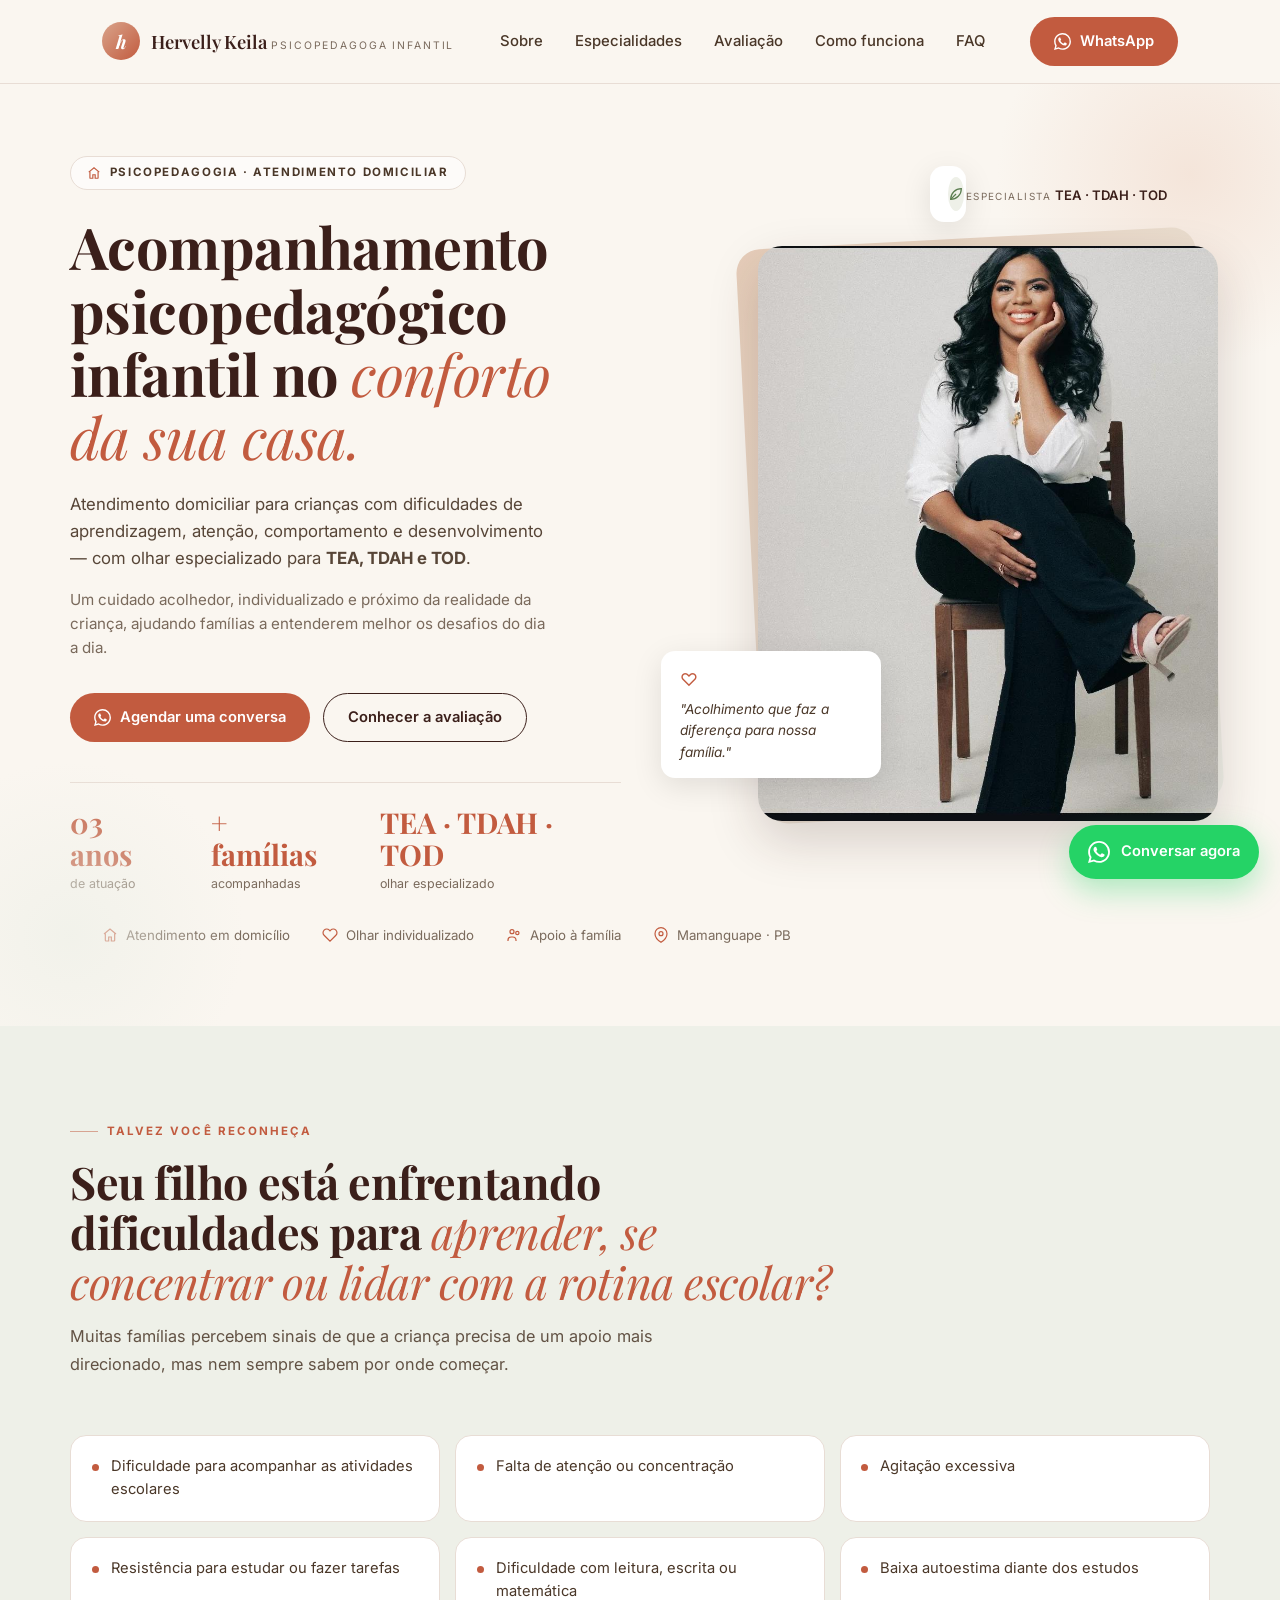
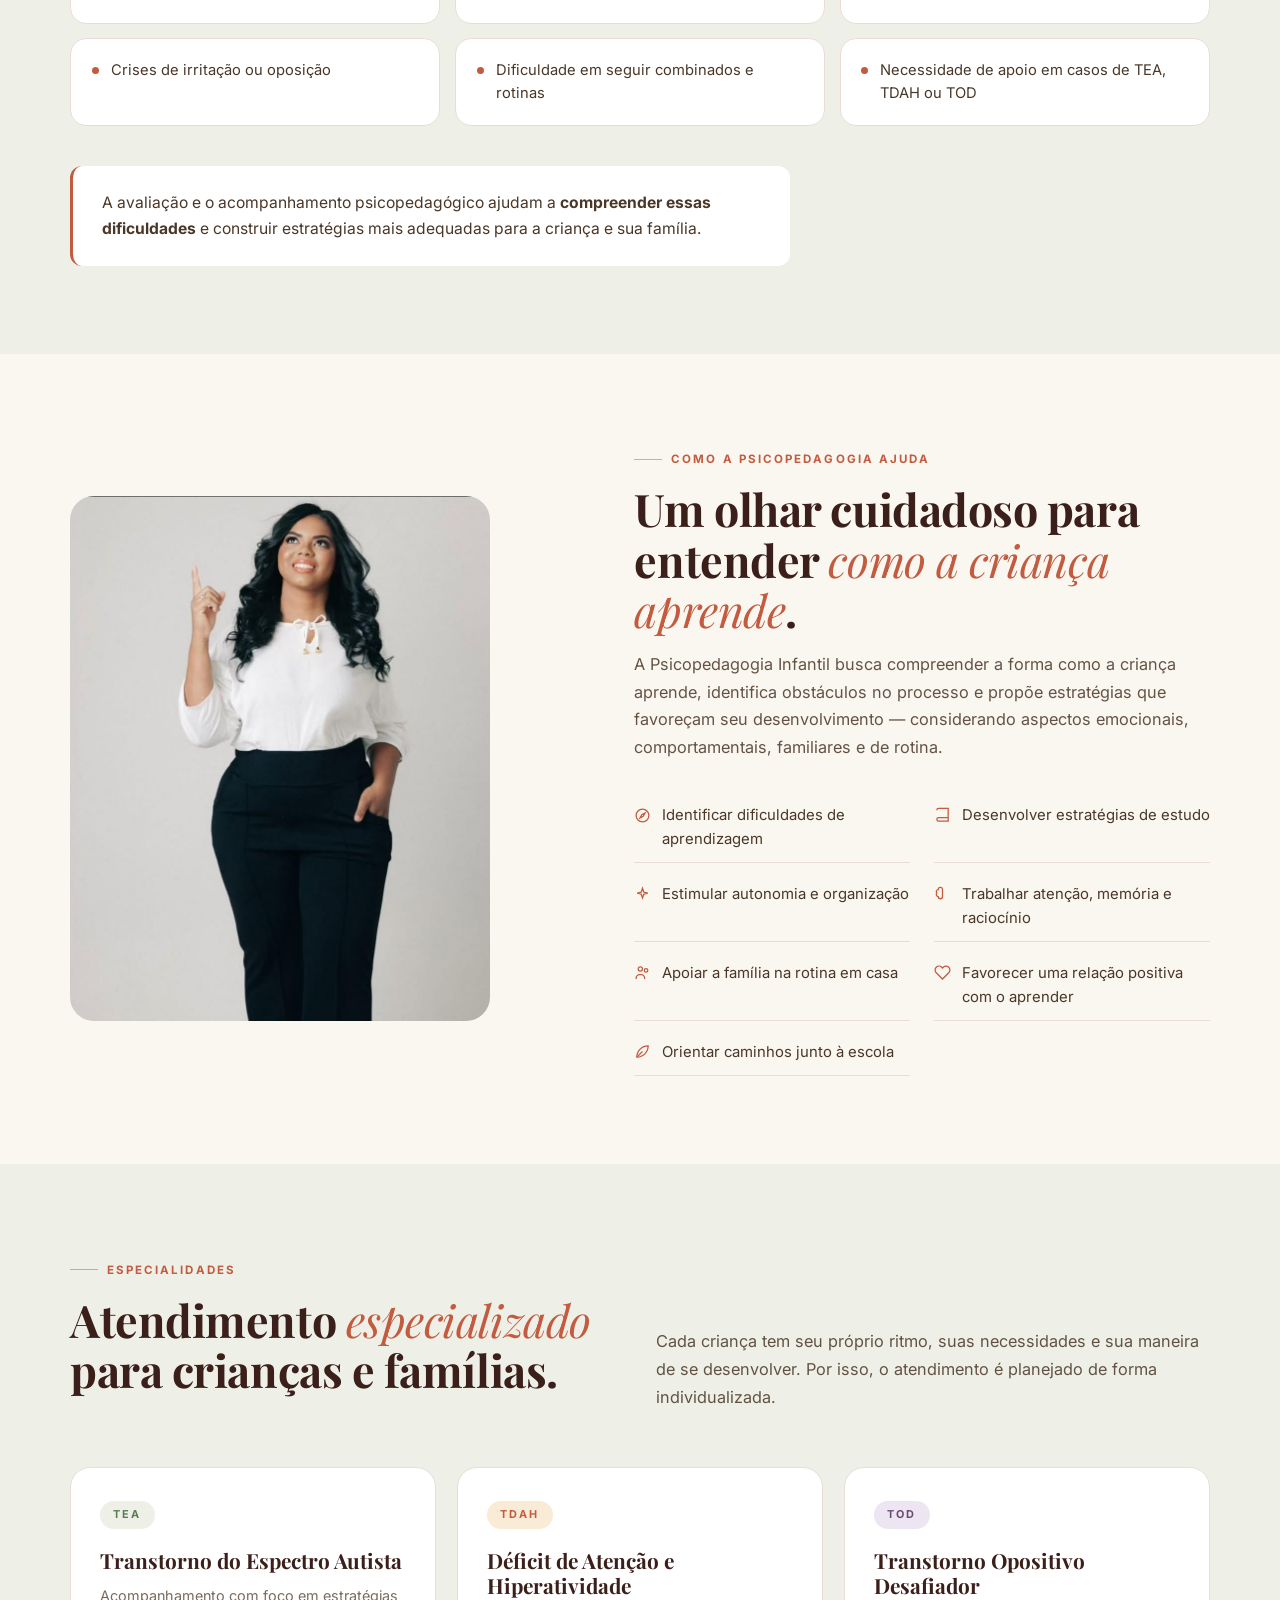
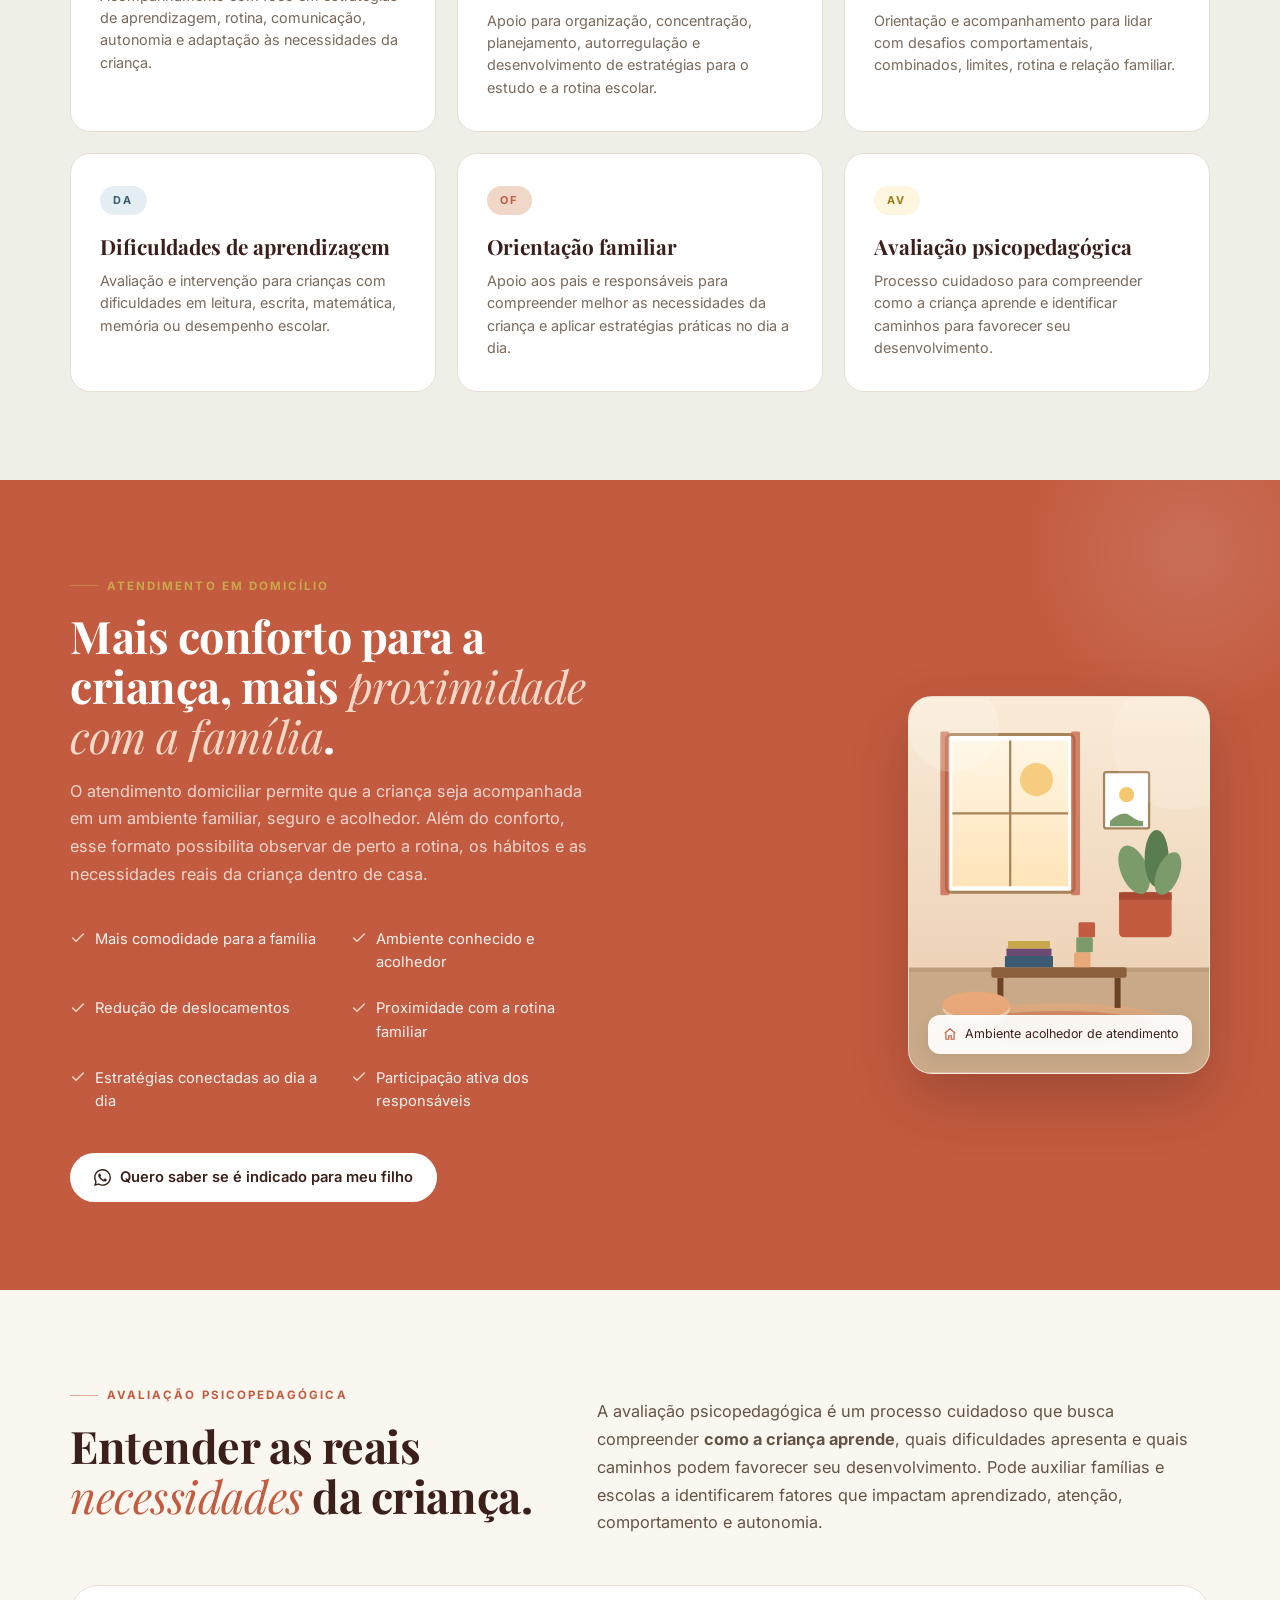
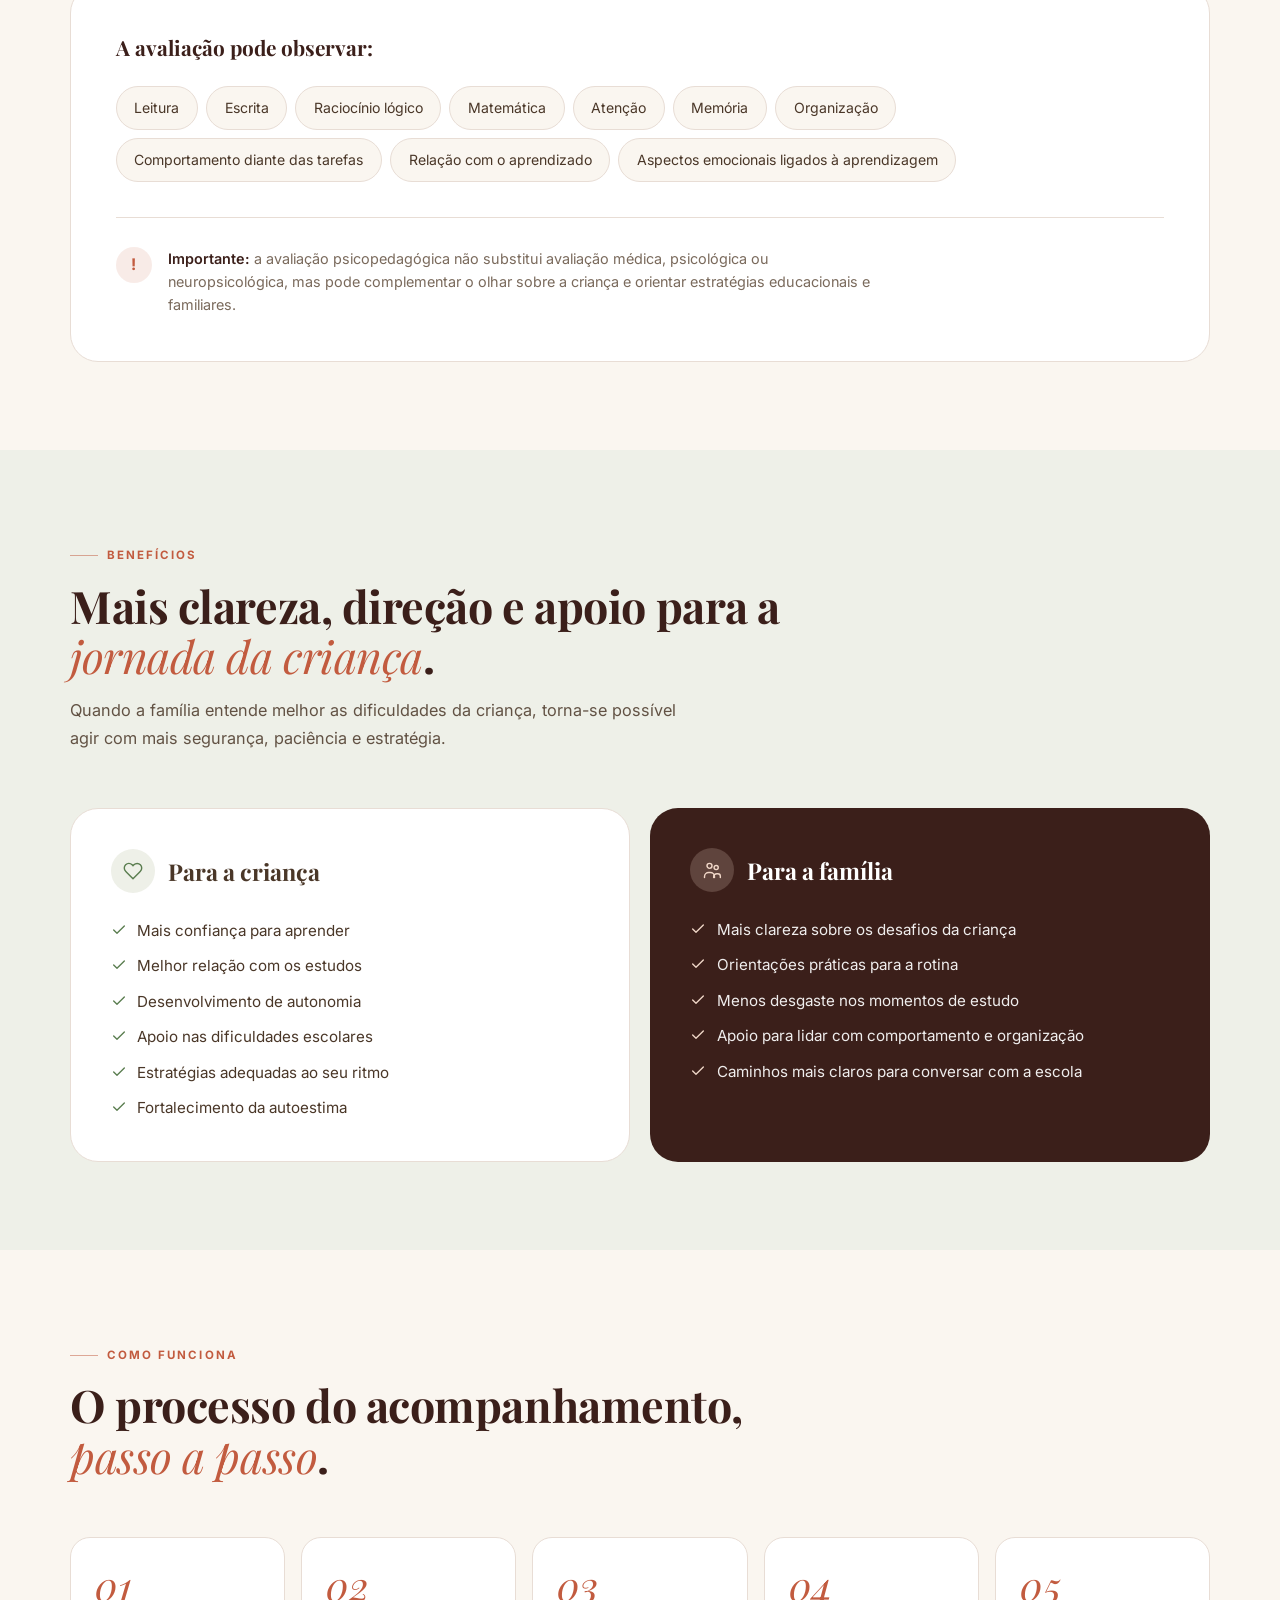
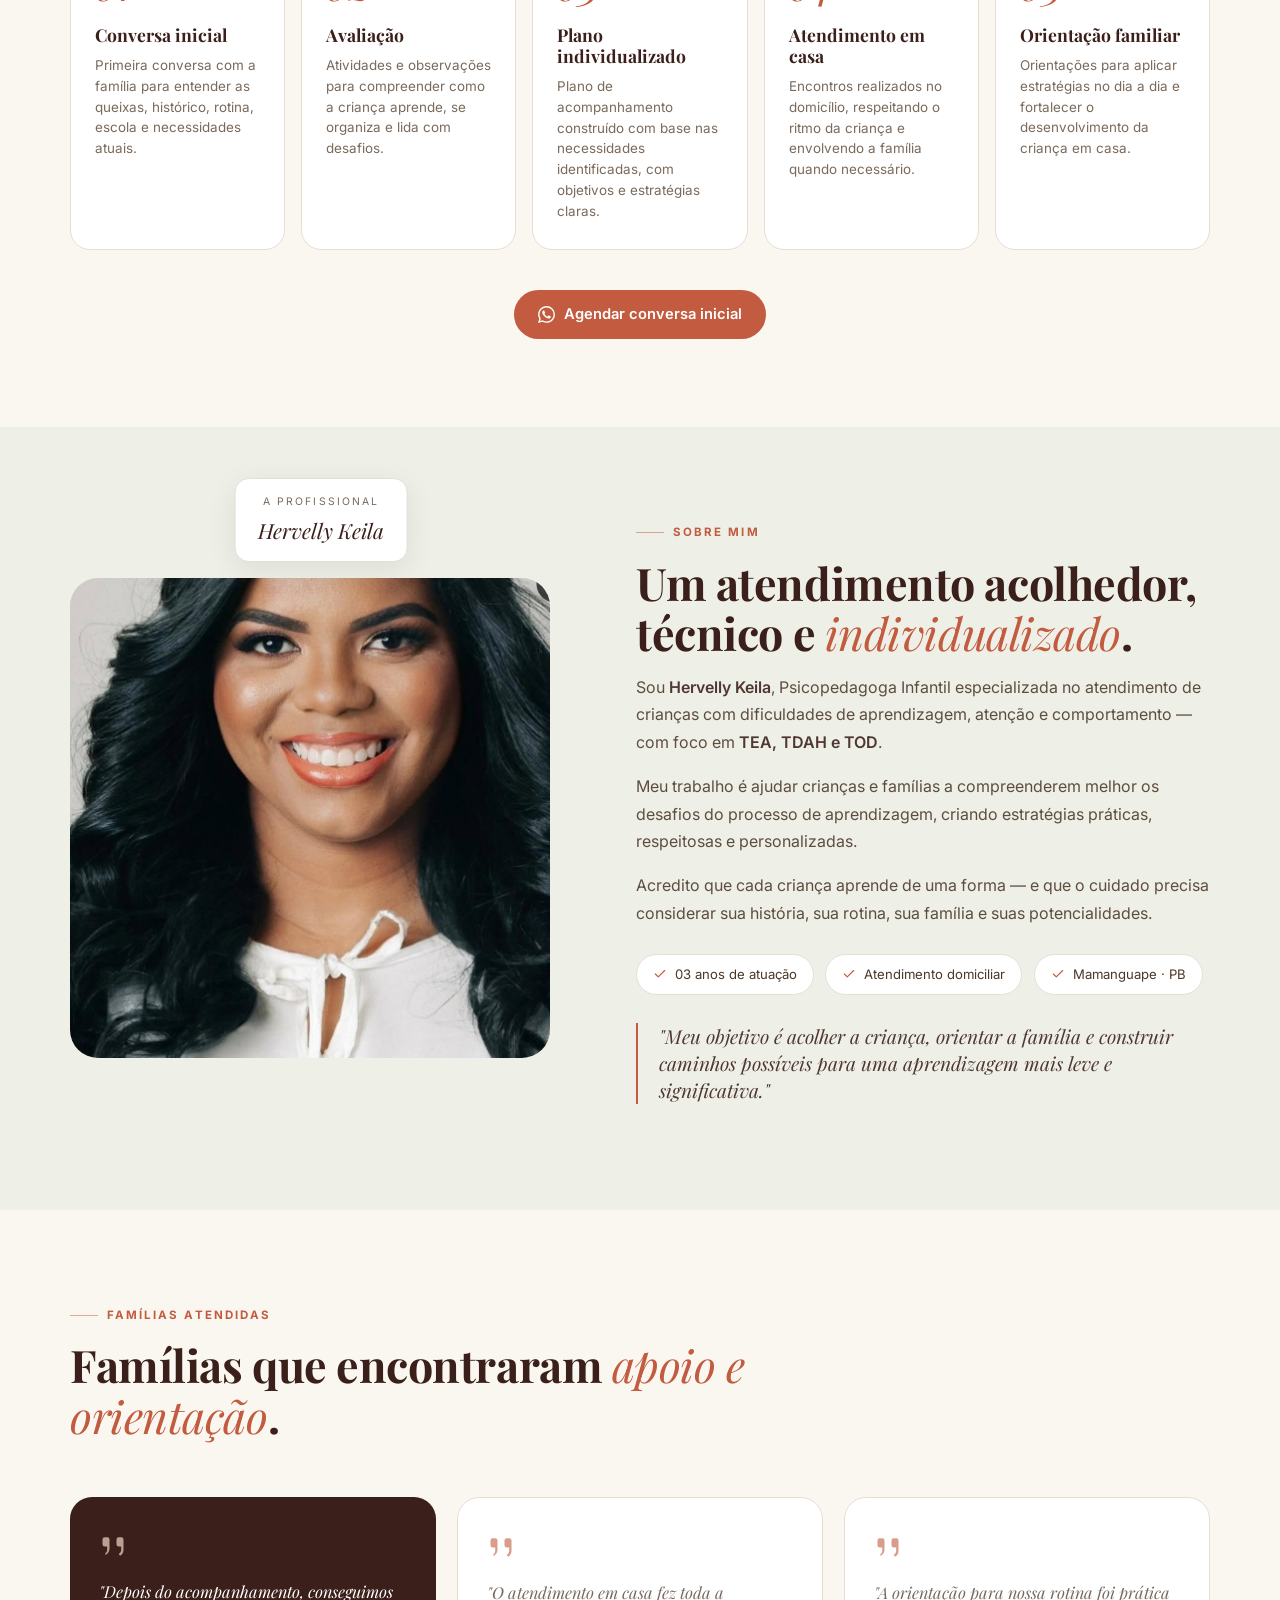
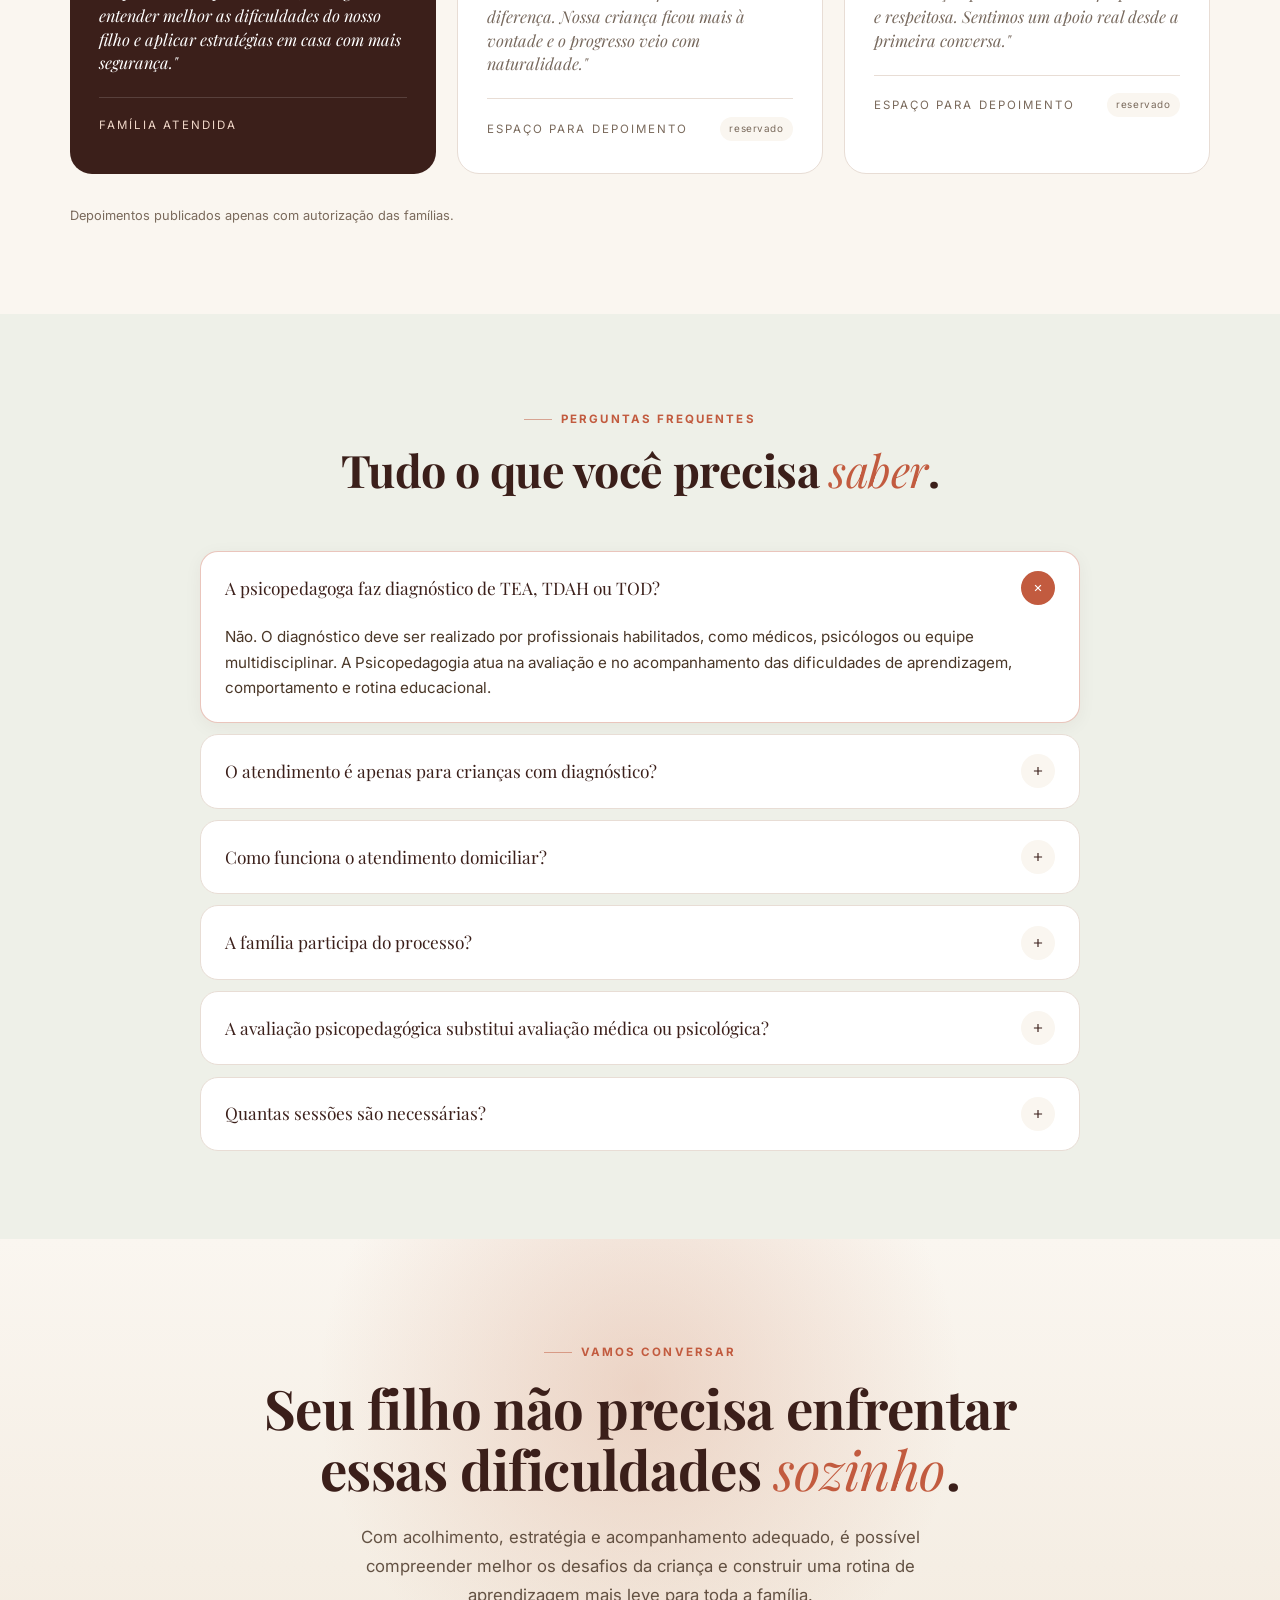
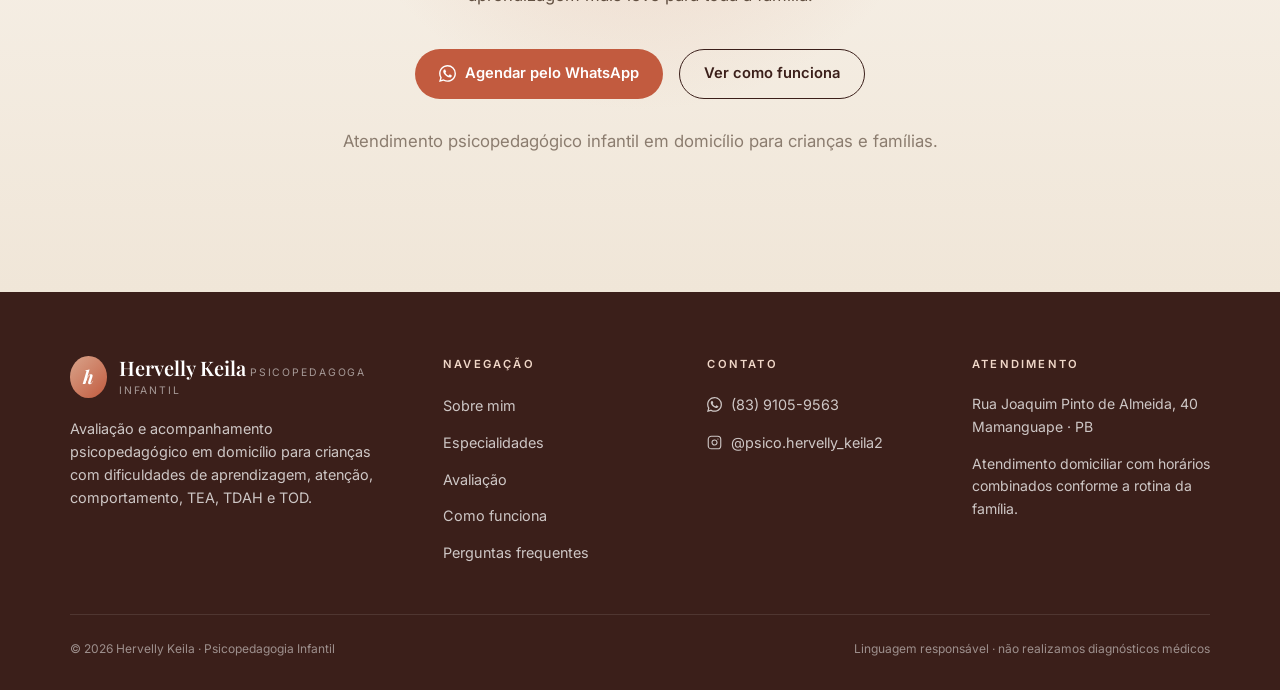
==== Hervelly Keila - Psicopedagoga.html @ 7e3fccf7 "Add files via upload" ====
<!DOCTYPE html>
<html lang="pt-BR">
<head>
  <meta charset="UTF-8" />
  <meta name="viewport" content="width=device-width, initial-scale=1.0" />
  <title>Hervelly Keila — Psicopedagoga Infantil em Domicílio | Mamanguape/PB</title>
  <meta name="description" content="Atendimento psicopedagógico infantil em domicílio para crianças com dificuldades de aprendizagem, TEA, TDAH e TOD. Apoio acolhedor para crianças e famílias em Mamanguape/PB." />
  <link rel="preconnect" href="https://fonts.googleapis.com">
  <link rel="preconnect" href="https://fonts.gstatic.com" crossorigin>
  <link href="https://fonts.googleapis.com/css2?family=Playfair+Display:ital,wght@0,400;0,500;0,700;1,400;1,500&family=Inter:wght@300;400;500;600;700&display=swap" rel="stylesheet" />
  <style>
    *, *::before, *::after { box-sizing: border-box; margin: 0; padding: 0; }

    :root {
      --cream:     #FAF6F0;
      --sage:      #EEF0E8;
      --lilac:     #EDE6F2;
      --babyblue:  #E4EEF3;
      --terracota: #C25B3F;
      --terracota-dark: #a84a32;
      --dark:      #3B1F1A;
      --gold:      #C9A84C;
      --text:      #4A3728;
      --muted:     #7a6a5c;
      --card-bg:   #FFFFFF;
      --border:    #E8DDD5;
      --wa:        #25D366;
    }

    html { scroll-behavior: smooth; }

    body {
      font-family: 'Inter', sans-serif;
      background-color: var(--cream);
      color: var(--text);
      line-height: 1.6;
      -webkit-font-smoothing: antialiased;
    }
    img { max-width: 100%; display: block; }
    ::selection { background: #f0d7c8; color: var(--dark); }

    .container { max-width: 1140px; margin: 0 auto; padding: 0 2rem; }

    /* ── NAV ── */
    header {
      position: sticky;
      top: 0;
      z-index: 100;
      background: rgba(250, 246, 240, 0.92);
      backdrop-filter: blur(10px);
      border-bottom: 1px solid var(--border);
    }
    nav {
      max-width: 1140px;
      margin: 0 auto;
      padding: 1.05rem 2rem;
      display: flex;
      align-items: center;
      justify-content: space-between;
      gap: 1rem;
    }
    .logo {
      display: flex;
      align-items: center;
      gap: 0.7rem;
      text-decoration: none;
    }
    .logo-mark {
      width: 38px;
      height: 38px;
      border-radius: 50%;
      background: linear-gradient(135deg, #d9a48b, var(--terracota));
      color: #fff;
      display: flex;
      align-items: center;
      justify-content: center;
      font-family: 'Playfair Display', serif;
      font-style: italic;
      font-size: 1.15rem;
      font-weight: 700;
    }
    .logo-text { line-height: 1.15; }
    .logo-name {
      font-family: 'Playfair Display', serif;
      font-size: 1.15rem;
      color: var(--dark);
      font-weight: 600;
    }
    .logo-sub {
      font-size: 0.65rem;
      letter-spacing: 0.18em;
      text-transform: uppercase;
      color: var(--muted);
    }
    nav ul {
      list-style: none;
      display: flex;
      gap: 2rem;
    }
    nav ul a {
      text-decoration: none;
      color: var(--text);
      font-size: 0.93rem;
      font-weight: 500;
      transition: color .2s;
    }
    nav ul a:hover { color: var(--terracota); }

    .btn-primary {
      background: var(--terracota);
      color: #fff;
      border: none;
      padding: .8rem 1.5rem;
      border-radius: 50px;
      font-size: .92rem;
      font-weight: 600;
      cursor: pointer;
      text-decoration: none;
      transition: background .2s, transform .15s;
      display: inline-flex;
      align-items: center;
      gap: 0.55rem;
      font-family: inherit;
    }
    .btn-primary:hover { background: var(--terracota-dark); transform: translateY(-1px); }
    .btn-primary svg { width: 17px; height: 17px; }

    .btn-outline {
      border: 1.5px solid var(--dark);
      color: var(--dark);
      padding: .75rem 1.5rem;
      border-radius: 50px;
      font-size: .92rem;
      font-weight: 600;
      text-decoration: none;
      display: inline-flex;
      align-items: center;
      gap: 0.5rem;
      transition: all .2s;
      background: transparent;
      cursor: pointer;
      font-family: inherit;
    }
    .btn-outline:hover { background: var(--dark); color: #fff; }

    .menu-toggle {
      display: none;
      background: none;
      border: none;
      cursor: pointer;
      padding: 0.4rem;
      color: var(--dark);
    }
    .menu-toggle svg { width: 24px; height: 24px; }

    /* ── HERO ── */
    #hero {
      padding: 4.5rem 2rem 5rem;
      position: relative;
      overflow: hidden;
    }
    #hero::before {
      content: '';
      position: absolute;
      top: -120px; right: -120px;
      width: 420px; height: 420px;
      border-radius: 50%;
      background: radial-gradient(circle, #f0d7c8 0%, transparent 65%);
      opacity: 0.55;
      pointer-events: none;
    }
    #hero::after {
      content: '';
      position: absolute;
      bottom: -100px; left: -120px;
      width: 380px; height: 380px;
      border-radius: 50%;
      background: radial-gradient(circle, var(--sage) 0%, transparent 65%);
      opacity: 0.7;
      pointer-events: none;
    }
    .hero-inner {
      position: relative;
      max-width: 1140px;
      margin: 0 auto;
      display: grid;
      grid-template-columns: 1.05fr 1fr;
      align-items: center;
      gap: 4rem;
    }
    .hero-badge {
      display: inline-flex;
      align-items: center;
      gap: .55rem;
      border: 1.5px solid var(--border);
      background: rgba(255,255,255,0.6);
      border-radius: 50px;
      padding: .42rem 1rem;
      font-size: .72rem;
      font-weight: 700;
      letter-spacing: .14em;
      text-transform: uppercase;
      color: var(--text);
      margin-bottom: 1.6rem;
    }
    .hero-badge svg { width: 14px; height: 14px; stroke: var(--terracota); fill: none; stroke-width: 2; }

    h1 {
      font-family: 'Playfair Display', serif;
      font-size: clamp(2.3rem, 4.8vw, 3.6rem);
      color: var(--dark);
      line-height: 1.1;
      margin-bottom: 1.4rem;
      font-weight: 700;
      letter-spacing: -0.01em;
    }
    h1 .highlight {
      color: var(--terracota);
      font-style: italic;
      font-weight: 400;
    }
    .hero-desc {
      font-size: 1.05rem;
      color: var(--text);
      max-width: 480px;
      margin-bottom: 1rem;
      opacity: .92;
    }
    .hero-sub {
      font-size: 0.95rem;
      color: var(--muted);
      max-width: 480px;
      margin-bottom: 2rem;
    }
    .hero-buttons { display: flex; gap: .8rem; flex-wrap: wrap; margin-bottom: 2.5rem; }
    .hero-stats {
      display: flex;
      gap: 2.5rem;
      padding-top: 1.5rem;
      border-top: 1px solid var(--border);
    }
    .stat-number {
      font-family: 'Playfair Display', serif;
      font-size: 1.8rem;
      color: var(--terracota);
      font-weight: 700;
      display: block;
      line-height: 1.1;
    }
    .stat-label { font-size: .78rem; color: var(--muted); margin-top: 0.2rem; }

    .hero-image-wrap { position: relative; }
    .hero-image-frame {
      position: relative;
      aspect-ratio: 4/5;
      max-width: 460px;
      margin-left: auto;
    }
    .hero-image-frame::before {
      content: '';
      position: absolute;
      inset: 0;
      border-radius: 24px;
      background: linear-gradient(135deg, #e6cdb9, var(--sage));
      transform: rotate(-3deg);
    }
    .hero-image-frame img {
      position: absolute;
      inset: 0;
      width: 100%;
      height: 100%;
      object-fit: cover;
      object-position: center top;
      border-radius: 24px;
      transform: translate(8px, 8px);
      box-shadow: 0 20px 50px rgba(59,31,26,0.18);
    }
    .hero-quote {
      position: absolute;
      bottom: 2.2rem;
      left: -1.5rem;
      background: #fff;
      border-radius: 14px;
      padding: 0.9rem 1.2rem;
      box-shadow: 0 8px 30px rgba(0,0,0,.1);
      max-width: 220px;
      font-size: .85rem;
      color: var(--text);
      font-style: italic;
      z-index: 2;
    }
    .hero-quote-icon {
      color: var(--terracota);
      font-size: 1.1rem;
      display: block;
      margin-bottom: .3rem;
      font-style: normal;
    }
    .hero-tag-card {
      position: absolute;
      bottom: 100%;
      left: 50%;
      transform: translateX(-50%);
      margin-bottom: 1rem;
      background: #fff;
      border-radius: 14px;
      padding: 0.7rem 1.1rem;
      box-shadow: 0 8px 30px rgba(0,0,0,.1);
      display: inline-flex;
      align-items: center;
      gap: 0.65rem;
      z-index: 3;
      white-space: nowrap;
    }
    .hero-tag-icon {
      width: 34px;
      height: 34px;
      border-radius: 50%;
      background: var(--sage);
      display: flex;
      align-items: center;
      justify-content: center;
    }
    .hero-tag-icon svg { width: 16px; height: 16px; stroke: #5a7d4f; fill: none; stroke-width: 1.8; }
    .hero-tag-text { line-height: 1.2; }
    .hero-tag-eyebrow { font-size: 0.62rem; letter-spacing: 0.15em; text-transform: uppercase; color: var(--muted); }
    .hero-tag-title { font-size: 0.82rem; font-weight: 600; color: var(--dark); }

    .hero-trust {
      display: flex;
      flex-wrap: wrap;
      gap: 1.5rem 2rem;
      margin-top: 1.8rem;
      font-size: 0.83rem;
      color: var(--muted);
    }
    .hero-trust span { display: inline-flex; align-items: center; gap: 0.5rem; }
    .hero-trust svg { width: 16px; height: 16px; stroke: var(--terracota); fill: none; stroke-width: 1.8; }

    /* ── SECTIONS ── */
    section.alt { background: var(--sage); }
    section.alt-cream { background: var(--cream); }
    section.alt-lilac { background: var(--lilac); }
    section { padding: 5.5rem 2rem; }
    .section-inner { max-width: 1140px; margin: 0 auto; }
    .section-label {
      font-size: .72rem;
      font-weight: 700;
      letter-spacing: .18em;
      text-transform: uppercase;
      color: var(--terracota);
      margin-bottom: 1rem;
      display: inline-flex;
      align-items: center;
      gap: 0.55rem;
    }
    .section-label::before {
      content: '';
      width: 28px;
      height: 1px;
      background: var(--terracota);
      opacity: 0.5;
    }
    h2 {
      font-family: 'Playfair Display', serif;
      font-size: clamp(1.9rem, 4vw, 2.8rem);
      color: var(--dark);
      line-height: 1.12;
      margin-bottom: 1rem;
      font-weight: 700;
      letter-spacing: -0.01em;
    }
    h2 em { font-weight: 400; color: var(--terracota); }
    .section-header { margin-bottom: 3.5rem; }
    .section-header.center { text-align: center; max-width: 760px; margin-left: auto; margin-right: auto; }
    .section-intro { font-size: 1.02rem; color: var(--text); opacity: .85; max-width: 620px; line-height: 1.7; }

    /* ── PAIN ── */
    .pain-grid {
      display: grid;
      grid-template-columns: repeat(3, 1fr);
      gap: 0.9rem;
      margin-top: 2.5rem;
    }
    .pain-card {
      background: #fff;
      border: 1px solid var(--border);
      border-radius: 16px;
      padding: 1.2rem 1.3rem;
      display: flex;
      gap: 0.75rem;
      align-items: flex-start;
      font-size: 0.92rem;
    }
    .pain-card::before {
      content: '';
      width: 7px;
      height: 7px;
      border-radius: 50%;
      background: var(--terracota);
      flex-shrink: 0;
      margin-top: 0.55rem;
    }
    .pain-closing {
      margin-top: 2.5rem;
      padding: 1.5rem 1.8rem;
      background: #fff;
      border-left: 3px solid var(--terracota);
      border-radius: 12px;
      max-width: 720px;
      font-size: 0.98rem;
      line-height: 1.65;
    }

    /* ── HOW IT HELPS ── */
    .help-inner {
      display: grid;
      grid-template-columns: 1fr 1.15fr;
      gap: 4rem;
      align-items: center;
    }
    .help-img-wrap {
      position: relative;
      aspect-ratio: 4/5;
      max-width: 420px;
    }
    .help-img-wrap img {
      width: 100%;
      height: 100%;
      object-fit: cover;
      border-radius: 24px;
      display: block;
    }
    .help-quote-card {
      position: absolute;
      bottom: 100%;
      left: 50%;
      transform: translateX(-50%);
      margin-bottom: 1rem;
      background: #fff;
      border-radius: 14px;
      padding: 0.7rem 1.1rem;
      box-shadow: 0 8px 30px rgba(0,0,0,.1);
      display: inline-flex;
      align-items: center;
      gap: 0.65rem;
      z-index: 3;
      white-space: nowrap;
    }
    .help-quote-card .help-tag-icon {
      width: 34px;
      height: 34px;
      border-radius: 50%;
      background: var(--sage);
      display: flex;
      align-items: center;
      justify-content: center;
      flex-shrink: 0;
    }
    .help-quote-card .help-tag-icon svg {
      width: 16px;
      height: 16px;
      stroke: #5a7d4f;
      fill: none;
      stroke-width: 1.8;
    }
    .help-quote-card .help-tag-text { line-height: 1.2; }
    .help-quote-card .help-tag-eyebrow {
      font-size: 0.62rem;
      letter-spacing: 0.15em;
      text-transform: uppercase;
      color: var(--muted);
      display: block;
    }
    .help-quote-card .help-tag-title {
      font-size: 0.82rem;
      font-weight: 600;
      color: var(--dark);
      display: block;
    }
    .help-list {
      list-style: none;
      display: grid;
      grid-template-columns: 1fr 1fr;
      gap: 0.6rem 1.5rem;
      margin-top: 2rem;
    }
    .help-list li {
      display: flex;
      gap: 0.65rem;
      align-items: flex-start;
      padding: 0.65rem 0;
      border-bottom: 1px solid var(--border);
      font-size: 0.93rem;
    }
    .help-list svg { width: 17px; height: 17px; stroke: var(--terracota); fill: none; stroke-width: 1.8; flex-shrink: 0; margin-top: 0.15rem; }

    /* ── SPECIALTIES ── */
    .specialties-grid {
      display: grid;
      grid-template-columns: repeat(3, 1fr);
      gap: 1.3rem;
    }
    .specialty-card {
      background: #fff;
      border: 1px solid var(--border);
      border-radius: 20px;
      padding: 2rem 1.8rem;
      transition: transform .25s, box-shadow .25s;
      position: relative;
    }
    .specialty-card:hover {
      transform: translateY(-4px);
      box-shadow: 0 16px 40px rgba(59,31,26,0.08);
    }
    .specialty-tag {
      display: inline-block;
      padding: 0.35rem 0.85rem;
      border-radius: 50px;
      font-size: 0.68rem;
      letter-spacing: 0.18em;
      font-weight: 700;
      text-transform: uppercase;
      margin-bottom: 1.2rem;
    }
    .specialty-card h3 {
      font-family: 'Playfair Display', serif;
      font-size: 1.3rem;
      color: var(--dark);
      margin-bottom: 0.7rem;
      line-height: 1.2;
    }
    .specialty-card p {
      font-size: 0.9rem;
      color: var(--muted);
      line-height: 1.55;
    }

    /* ── HOME VISIT ── */
    #domicilio {
      background: var(--terracota);
      color: #fff;
      position: relative;
      overflow: hidden;
    }
    #domicilio::before {
      content: '';
      position: absolute;
      top: -120px; right: -100px;
      width: 380px; height: 380px;
      border-radius: 50%;
      background: radial-gradient(circle, rgba(255,255,255,0.12) 0%, transparent 65%);
    }
    #domicilio .section-inner { position: relative; }
    .home-grid {
      display: grid;
      grid-template-columns: 1fr 1fr;
      gap: 4rem;
      align-items: center;
    }
    #domicilio .section-label { color: var(--gold); }
    #domicilio .section-label::before { background: var(--gold); }
    #domicilio h2 { color: #fff; }
    #domicilio h2 em { color: #f0d7c8; }
    #domicilio .section-intro { color: rgba(255,255,255,0.88); max-width: 520px; }
    .home-benefits {
      list-style: none;
      display: grid;
      grid-template-columns: 1fr 1fr;
      gap: 0.5rem 1.5rem;
      margin: 2rem 0;
    }
    .home-benefits li {
      display: flex;
      gap: 0.55rem;
      align-items: flex-start;
      font-size: 0.92rem;
      color: rgba(255,255,255,0.92);
      padding: 0.45rem 0;
    }
    .home-benefits svg { width: 16px; height: 16px; stroke: #f0d7c8; fill: none; stroke-width: 2.2; flex-shrink: 0; margin-top: 0.18rem; }
    .home-cta {
      background: #fff;
      color: var(--dark);
    }
    .home-cta:hover { background: #fef9f0; color: var(--dark); }
    .home-illustration {
      aspect-ratio: 4/5;
      max-width: 440px;
      margin-left: auto;
      border-radius: 24px;
      position: relative;
      overflow: hidden;
      background: linear-gradient(165deg, #F5E6D8 0%, #EDD9C5 60%, #E0C6AE 100%);
      box-shadow: 0 24px 60px rgba(0,0,0,0.18);
      border: 1px solid rgba(255,255,255,0.25);
    }
    .home-illustration svg {
      width: 100%;
      height: 100%;
      display: block;
    }
    .home-illustration .scene-caption {
      position: absolute;
      bottom: 1.2rem;
      left: 1.2rem;
      background: rgba(255,255,255,0.92);
      backdrop-filter: blur(4px);
      padding: 0.6rem 0.9rem;
      border-radius: 12px;
      font-size: 0.78rem;
      color: var(--dark);
      display: inline-flex;
      align-items: center;
      gap: 0.5rem;
      box-shadow: 0 4px 16px rgba(0,0,0,0.08);
    }
    .home-illustration .scene-caption svg {
      width: 14px;
      height: 14px;
      stroke: var(--terracota);
      fill: none;
      stroke-width: 2;
    }

    /* ── EVALUATION ── */
    .eval-intro {
      display: grid;
      grid-template-columns: 1fr 1.3fr;
      gap: 3.5rem;
      align-items: end;
      margin-bottom: 3rem;
    }
    .eval-panel {
      background: #fff;
      border-radius: 28px;
      padding: 2.8rem;
      border: 1px solid var(--border);
    }
    .eval-panel h3 {
      font-family: 'Playfair Display', serif;
      font-size: 1.3rem;
      color: var(--dark);
      margin-bottom: 1.4rem;
    }
    .eval-chips {
      display: flex;
      flex-wrap: wrap;
      gap: 0.5rem;
    }
    .eval-chip {
      padding: 0.6rem 1.1rem;
      border-radius: 50px;
      background: var(--cream);
      border: 1px solid var(--border);
      font-size: 0.88rem;
      color: var(--text);
    }
    .eval-note {
      margin-top: 2.2rem;
      padding-top: 1.8rem;
      border-top: 1px solid var(--border);
      display: flex;
      gap: 1rem;
      align-items: flex-start;
    }
    .eval-note-icon {
      width: 36px; height: 36px;
      border-radius: 50%;
      background: rgba(194,91,63,0.12);
      color: var(--terracota);
      display: flex;
      align-items: center;
      justify-content: center;
      font-weight: 700;
      flex-shrink: 0;
    }
    .eval-note p { font-size: 0.9rem; line-height: 1.6; color: var(--muted); max-width: 720px; }
    .eval-note strong { color: var(--dark); font-weight: 600; }

    /* ── BENEFITS ── */
    .benefits-grid {
      display: grid;
      grid-template-columns: 1fr 1fr;
      gap: 1.3rem;
    }
    .benefit-card {
      border-radius: 28px;
      padding: 2.5rem;
      border: 1px solid var(--border);
    }
    .benefit-card.dark {
      background: var(--dark);
      color: #fff;
      border: none;
    }
    .benefit-card.light { background: #fff; }
    .benefit-head {
      display: flex;
      align-items: center;
      gap: 0.8rem;
      margin-bottom: 1.6rem;
    }
    .benefit-icon {
      width: 44px; height: 44px;
      border-radius: 50%;
      display: flex;
      align-items: center;
      justify-content: center;
      flex-shrink: 0;
    }
    .benefit-card.light .benefit-icon { background: var(--sage); }
    .benefit-card.light .benefit-icon svg { stroke: #5a7d4f; }
    .benefit-card.dark .benefit-icon { background: rgba(240,215,200,0.2); }
    .benefit-card.dark .benefit-icon svg { stroke: #f0d7c8; }
    .benefit-icon svg { width: 20px; height: 20px; fill: none; stroke-width: 1.7; }
    .benefit-head h3 {
      font-family: 'Playfair Display', serif;
      font-size: 1.45rem;
      color: inherit;
    }
    .benefit-list { list-style: none; display: flex; flex-direction: column; gap: 0.7rem; }
    .benefit-list li { display: flex; gap: 0.65rem; align-items: flex-start; font-size: 0.95rem; }
    .benefit-list svg { width: 16px; height: 16px; fill: none; stroke-width: 2; flex-shrink: 0; margin-top: 0.18rem; }
    .benefit-card.light .benefit-list svg { stroke: #5a7d4f; }
    .benefit-card.dark .benefit-list svg { stroke: #f0d7c8; }
    .benefit-card.dark .benefit-list li { color: rgba(255,255,255,0.92); }

    /* ── PROCESS ── */
    .process-grid {
      display: grid;
      grid-template-columns: repeat(5, 1fr);
      gap: 1rem;
    }
    .process-card {
      background: #fff;
      border: 1px solid var(--border);
      border-radius: 20px;
      padding: 1.7rem 1.5rem;
      display: flex;
      flex-direction: column;
    }
    .process-num {
      font-family: 'Playfair Display', serif;
      font-style: italic;
      font-size: 2.5rem;
      color: var(--terracota);
      line-height: 1;
      margin-bottom: 1.2rem;
      font-weight: 400;
    }
    .process-card h3 {
      font-family: 'Playfair Display', serif;
      font-size: 1.1rem;
      color: var(--dark);
      margin-bottom: 0.6rem;
      line-height: 1.2;
    }
    .process-card p {
      font-size: 0.84rem;
      color: var(--muted);
      line-height: 1.55;
      flex: 1;
    }
    .process-cta { text-align: center; margin-top: 2.5rem; }

    /* ── ABOUT PROFESSIONAL ── */
    .about-inner {
      display: grid;
      grid-template-columns: 1.05fr 1.2fr;
      gap: 4rem;
      align-items: center;
    }
    .about-img-wrap { position: relative; }
    .about-img-wrap img {
      aspect-ratio: 1/1;
      object-fit: cover;
      border-radius: 28px;
      max-width: 480px;
    }
    .about-badge {
      position: absolute;
      bottom: 100%;
      left: 50%;
      transform: translateX(-50%);
      margin-bottom: 1rem;
      background: #fff;
      border-radius: 14px;
      padding: 0.9rem 1.4rem;
      box-shadow: 0 8px 30px rgba(0,0,0,.08);
      border: 1px solid var(--border);
      text-align: center;
      white-space: nowrap;
      z-index: 3;
    }
    .about-badge-eyebrow {
      font-size: 0.65rem;
      letter-spacing: 0.2em;
      text-transform: uppercase;
      color: var(--muted);
      margin-bottom: 0.2rem;
    }
    .about-badge-name {
      font-family: 'Playfair Display', serif;
      font-style: italic;
      font-size: 1.3rem;
      color: var(--dark);
    }
    .about-text p { font-size: 1rem; line-height: 1.7; opacity: 0.88; margin-bottom: 1.1rem; }
    .about-text p strong { color: var(--dark); font-weight: 600; }
    .about-credentials {
      display: flex;
      flex-wrap: wrap;
      gap: 0.7rem;
      margin: 1.7rem 0;
    }
    .credential-pill {
      padding: 0.55rem 1rem;
      background: #fff;
      border: 1px solid var(--border);
      border-radius: 50px;
      font-size: 0.82rem;
      color: var(--text);
      display: inline-flex;
      align-items: center;
      gap: 0.5rem;
    }
    .credential-pill svg { width: 14px; height: 14px; stroke: var(--terracota); fill: none; stroke-width: 2; }
    .about-quote {
      margin-top: 1.8rem;
      padding-left: 1.3rem;
      border-left: 2px solid var(--terracota);
    }
    .about-quote p {
      font-family: 'Playfair Display', serif;
      font-style: italic;
      font-size: 1.2rem;
      line-height: 1.4;
      color: var(--dark);
    }

    /* ── TESTIMONIALS ── */
    .test-grid {
      display: grid;
      grid-template-columns: repeat(3, 1fr);
      gap: 1.3rem;
    }
    .test-card {
      border-radius: 22px;
      padding: 2rem 1.8rem;
      border: 1px solid var(--border);
      background: #fff;
    }
    .test-card.dark {
      background: var(--dark);
      color: #fff;
      border: none;
    }
    .test-quote-icon {
      width: 28px; height: 28px;
      fill: var(--terracota);
      opacity: 0.6;
      margin-bottom: 1rem;
    }
    .test-card.dark .test-quote-icon { fill: #f0d7c8; opacity: 0.7; }
    .test-card p {
      font-family: 'Playfair Display', serif;
      font-style: italic;
      font-size: 1.02rem;
      line-height: 1.45;
      color: inherit;
    }
    .test-foot {
      margin-top: 1.4rem;
      padding-top: 1.1rem;
      border-top: 1px solid var(--border);
      display: flex;
      align-items: center;
      justify-content: space-between;
    }
    .test-card.dark .test-foot { border-top-color: rgba(255,255,255,0.15); }
    .test-author {
      font-size: 0.72rem;
      letter-spacing: 0.18em;
      text-transform: uppercase;
      color: var(--muted);
    }
    .test-card.dark .test-author { color: #f0d7c8; }
    .test-placeholder-badge {
      font-size: 0.62rem;
      padding: 0.25rem 0.6rem;
      border-radius: 50px;
      background: var(--cream);
      color: var(--muted);
      text-transform: lowercase;
      letter-spacing: 0.06em;
    }
    .test-card.dark .test-placeholder-badge { background: rgba(255,255,255,0.15); color: rgba(255,255,255,0.7); }
    .test-disclaimer {
      margin-top: 2rem;
      font-size: 0.8rem;
      color: var(--muted);
    }

    /* ── FAQ ── */
    #faq .section-inner { max-width: 880px; }
    .faq-list { display: flex; flex-direction: column; gap: 0.7rem; margin-top: 1rem; }
    .faq-item {
      background: #fff;
      border: 1px solid var(--border);
      border-radius: 18px;
      overflow: hidden;
      transition: border-color .2s, box-shadow .2s;
    }
    .faq-item.open {
      border-color: rgba(194,91,63,0.35);
      box-shadow: 0 4px 18px rgba(59,31,26,0.05);
    }
    .faq-q {
      width: 100%;
      background: none;
      border: none;
      padding: 1.2rem 1.5rem;
      display: flex;
      align-items: center;
      justify-content: space-between;
      gap: 1.5rem;
      cursor: pointer;
      text-align: left;
      font-family: 'Playfair Display', serif;
      font-size: 1.08rem;
      color: var(--dark);
      line-height: 1.3;
    }
    .faq-toggle {
      width: 34px; height: 34px;
      border-radius: 50%;
      background: var(--cream);
      display: flex;
      align-items: center;
      justify-content: center;
      flex-shrink: 0;
      transition: transform .25s, background .2s, color .2s;
      color: var(--dark);
    }
    .faq-toggle svg { width: 14px; height: 14px; stroke: currentColor; fill: none; stroke-width: 2; }
    .faq-item.open .faq-toggle {
      background: var(--terracota);
      color: #fff;
      transform: rotate(45deg);
    }
    .faq-a {
      max-height: 0;
      overflow: hidden;
      transition: max-height .3s ease;
    }
    .faq-a-inner {
      padding: 0 1.5rem 1.4rem;
      font-size: 0.95rem;
      line-height: 1.65;
      color: var(--text);
      padding-right: 3.5rem;
    }

    /* ── FINAL CTA ── */
    #cta-final {
      padding: 6rem 2rem;
      background: linear-gradient(180deg, var(--cream) 0%, #f0e6d8 100%);
      text-align: center;
      position: relative;
      overflow: hidden;
    }
    #cta-final::before {
      content: '';
      position: absolute;
      top: -200px; left: 50%; transform: translateX(-50%);
      width: 700px; height: 700px;
      border-radius: 50%;
      background: radial-gradient(circle, rgba(217,164,139,0.4) 0%, transparent 65%);
      pointer-events: none;
    }
    #cta-final .section-inner { max-width: 800px; position: relative; }
    #cta-final h2 {
      font-size: clamp(2.2rem, 4.5vw, 3.4rem);
      margin-bottom: 1.5rem;
    }
    #cta-final p { font-size: 1.05rem; line-height: 1.7; opacity: 0.85; max-width: 600px; margin: 0 auto 2.5rem; }
    .cta-buttons {
      display: flex;
      gap: 1rem;
      justify-content: center;
      flex-wrap: wrap;
      margin-bottom: 1.8rem;
    }
    .cta-foot {
      font-size: 0.85rem;
      color: var(--muted);
    }

    /* ── FOOTER ── */
    footer {
      background: var(--dark);
      color: rgba(255,255,255,0.75);
      padding: 4rem 2rem 2rem;
    }
    .footer-inner {
      max-width: 1140px;
      margin: 0 auto;
      display: grid;
      grid-template-columns: 1.5fr 1fr 1fr 1.1fr;
      gap: 3rem;
    }
    .footer-brand .logo-mark { width: 42px; height: 42px; }
    .footer-brand .logo-name { color: #fff; font-size: 1.25rem; }
    .footer-brand .logo-sub { color: rgba(255,255,255,0.55); }
    .footer-brand p {
      font-size: 0.9rem;
      line-height: 1.6;
      margin-top: 1.2rem;
      max-width: 320px;
    }
    .footer-col h4 {
      font-size: 0.7rem;
      letter-spacing: 0.2em;
      text-transform: uppercase;
      color: #f0d7c8;
      margin-bottom: 1.2rem;
      font-weight: 600;
    }
    .footer-col ul { list-style: none; display: flex; flex-direction: column; gap: 0.7rem; }
    .footer-col a {
      color: rgba(255,255,255,0.75);
      text-decoration: none;
      font-size: 0.9rem;
      display: inline-flex;
      align-items: center;
      gap: 0.55rem;
      transition: color .2s;
    }
    .footer-col a:hover { color: #fff; }
    .footer-col a svg { width: 15px; height: 15px; }
    .footer-col p { font-size: 0.88rem; line-height: 1.6; }
    .footer-bottom {
      max-width: 1140px;
      margin: 3rem auto 0;
      padding-top: 1.5rem;
      border-top: 1px solid rgba(255,255,255,0.1);
      display: flex;
      justify-content: space-between;
      gap: 1rem;
      flex-wrap: wrap;
      font-size: 0.75rem;
      color: rgba(255,255,255,0.5);
    }

    /* ── FLOATING WHATSAPP ── */
    .wa-float {
      position: fixed;
      bottom: 1.3rem;
      right: 1.3rem;
      z-index: 90;
      background: var(--wa);
      color: #fff;
      padding: 0.95rem 1.2rem;
      border-radius: 50px;
      box-shadow: 0 12px 30px rgba(37,211,102,0.35);
      display: inline-flex;
      align-items: center;
      gap: 0.7rem;
      text-decoration: none;
      font-size: 0.92rem;
      font-weight: 600;
      transition: transform .2s;
    }
    .wa-float:hover { transform: scale(1.04); }
    .wa-float svg { width: 22px; height: 22px; }

    /* ── MOBILE MENU ── */
    .mobile-menu {
      position: fixed;
      inset: 0;
      background: var(--cream);
      z-index: 110;
      display: none;
      flex-direction: column;
      padding: 1.5rem 2rem 2rem;
    }
    .mobile-menu.open { display: flex; }
    .mobile-menu-head {
      display: flex;
      justify-content: space-between;
      align-items: center;
      margin-bottom: 2.5rem;
    }
    .mobile-menu ul {
      list-style: none;
      display: flex;
      flex-direction: column;
      gap: 1.3rem;
      margin-bottom: 2rem;
    }
    .mobile-menu ul a {
      font-family: 'Playfair Display', serif;
      font-size: 1.7rem;
      color: var(--dark);
      text-decoration: none;
    }

    /* ── RESPONSIVE ── */
    @media (max-width: 960px) {
      .specialties-grid { grid-template-columns: repeat(2, 1fr); }
      .process-grid { grid-template-columns: repeat(2, 1fr); }
      .pain-grid { grid-template-columns: repeat(2, 1fr); }
      .footer-inner { grid-template-columns: 1fr 1fr; }
      .test-grid { grid-template-columns: 1fr; }
    }
    @media (max-width: 760px) {
      section { padding: 4rem 1.5rem; }
      #hero { padding: 3rem 1.5rem 4rem; }
      nav { padding: 1rem 1.5rem; }
      .hero-inner, .help-inner, .home-grid, .eval-intro, .benefits-grid, .about-inner { grid-template-columns: 1fr; gap: 3rem; }
      .pain-grid, .specialties-grid, .process-grid { grid-template-columns: 1fr; }
      .help-list, .home-benefits { grid-template-columns: 1fr; }
      .hero-image-frame { margin: 0 auto; }
      .hero-quote { left: 0.5rem; }
      nav ul { display: none; }
      .menu-toggle { display: inline-flex; }
      .hero-stats { gap: 1.8rem; }
      .stat-number { font-size: 1.5rem; }
      .wa-float span { display: none; }
      .wa-float { padding: 1rem; }
      .footer-inner { grid-template-columns: 1fr; gap: 2.5rem; }
      .eval-panel { padding: 1.8rem; }
      .benefit-card { padding: 2rem 1.5rem; }
      .cta-buttons { flex-direction: column; }
      .cta-buttons .btn-primary, .cta-buttons .btn-outline { width: 100%; justify-content: center; }
    }
  </style>
</head>
<body>

<template id="__bundler_thumbnail">
  <svg xmlns="http://www.w3.org/2000/svg" viewBox="0 0 200 200">
    <defs>
      <linearGradient id="bg" x1="0" y1="0" x2="0" y2="1">
        <stop offset="0%" stop-color="#FAF6F0"/>
        <stop offset="100%" stop-color="#EDD9C5"/>
      </linearGradient>
    </defs>
    <rect width="200" height="200" fill="url(#bg)"/>
    <circle cx="100" cy="100" r="48" fill="#C25B3F"/>
    <text x="100" y="120" font-family="Georgia, serif" font-size="60" font-style="italic" fill="#FFFFFF" text-anchor="middle" font-weight="700">h</text>
  </svg>
</template>

<!-- ── HEADER ── -->
<header>
  <nav>
    <a class="logo" href="#top">
      <span class="logo-mark">h</span>
      <span class="logo-text">
        <span class="logo-name">Hervelly Keila</span>
        <span class="logo-sub">Psicopedagoga Infantil</span>
      </span>
    </a>
    <ul>
      <li><a href="#sobre">Sobre</a></li>
      <li><a href="#especialidades">Especialidades</a></li>
      <li><a href="#avaliacao">Avaliação</a></li>
      <li><a href="#processo">Como funciona</a></li>
      <li><a href="#faq">FAQ</a></li>
    </ul>
    <a class="btn-primary" href="https://wa.me/558391059563?text=Olá,%20gostaria%20de%20saber%20mais%20sobre%20o%20atendimento%20psicopedagógico%20infantil." target="_blank" rel="noopener">
      <svg viewBox="0 0 24 24" fill="currentColor"><path d="M17.472 14.382c-.297-.149-1.758-.867-2.03-.967-.273-.099-.471-.148-.67.15-.197.297-.767.966-.94 1.164-.173.199-.347.223-.644.075-.297-.15-1.255-.463-2.39-1.475-.883-.788-1.48-1.761-1.653-2.059-.173-.297-.018-.458.13-.606.134-.133.298-.347.446-.52.149-.174.198-.298.298-.497.099-.198.05-.371-.025-.52-.075-.149-.669-1.612-.916-2.207-.242-.579-.487-.5-.669-.51-.173-.008-.371-.01-.57-.01-.198 0-.52.074-.792.372-.272.297-1.04 1.016-1.04 2.479 0 1.462 1.065 2.875 1.213 3.074.149.198 2.096 3.2 5.077 4.487.709.306 1.262.489 1.694.625.712.227 1.36.195 1.871.118.571-.085 1.758-.719 2.006-1.413.248-.694.248-1.289.173-1.413-.074-.124-.272-.198-.57-.347m-5.421 7.403h-.004a9.87 9.87 0 01-5.031-1.378l-.361-.214-3.741.982.998-3.648-.235-.374a9.86 9.86 0 01-1.51-5.26c.001-5.45 4.436-9.884 9.888-9.884 2.64 0 5.122 1.03 6.988 2.898a9.825 9.825 0 012.893 6.994c-.003 5.45-4.437 9.884-9.885 9.884m8.413-18.297A11.815 11.815 0 0012.05 0C5.495 0 .16 5.335.157 11.892c0 2.096.547 4.142 1.588 5.945L.057 24l6.305-1.654a11.882 11.882 0 005.683 1.448h.005c6.554 0 11.89-5.335 11.893-11.893a11.821 11.821 0 00-3.48-8.413z"/></svg>
      WhatsApp
    </a>
    <button class="menu-toggle" id="menuToggle" aria-label="Abrir menu">
      <svg viewBox="0 0 24 24" fill="none" stroke="currentColor" stroke-width="1.8" stroke-linecap="round"><line x1="4" y1="8" x2="20" y2="8"/><line x1="4" y1="16" x2="20" y2="16"/></svg>
    </button>
  </nav>
</header>

<!-- ── MOBILE MENU ── -->
<div class="mobile-menu" id="mobileMenu">
  <div class="mobile-menu-head">
    <span class="logo-name" style="font-family:'Playfair Display',serif;font-size:1.4rem;color:var(--dark);font-style:italic;">Hervelly Keila</span>
    <button class="menu-toggle" id="menuClose" aria-label="Fechar menu">
      <svg viewBox="0 0 24 24" fill="none" stroke="currentColor" stroke-width="1.8" stroke-linecap="round"><line x1="6" y1="6" x2="18" y2="18"/><line x1="18" y1="6" x2="6" y2="18"/></svg>
    </button>
  </div>
  <ul>
    <li><a href="#sobre" data-close>Sobre</a></li>
    <li><a href="#especialidades" data-close>Especialidades</a></li>
    <li><a href="#avaliacao" data-close>Avaliação</a></li>
    <li><a href="#processo" data-close>Como funciona</a></li>
    <li><a href="#faq" data-close>FAQ</a></li>
  </ul>
  <a class="btn-primary" href="https://wa.me/558391059563?text=Olá,%20gostaria%20de%20saber%20mais%20sobre%20o%20atendimento%20psicopedagógico%20infantil." target="_blank" rel="noopener" style="justify-content:center;">
    <svg viewBox="0 0 24 24" fill="currentColor"><path d="M17.472 14.382c-.297-.149-1.758-.867-2.03-.967-.273-.099-.471-.148-.67.15-.197.297-.767.966-.94 1.164-.173.199-.347.223-.644.075-.297-.15-1.255-.463-2.39-1.475-.883-.788-1.48-1.761-1.653-2.059-.173-.297-.018-.458.13-.606.134-.133.298-.347.446-.52.149-.174.198-.298.298-.497.099-.198.05-.371-.025-.52-.075-.149-.669-1.612-.916-2.207-.242-.579-.487-.5-.669-.51-.173-.008-.371-.01-.57-.01-.198 0-.52.074-.792.372-.272.297-1.04 1.016-1.04 2.479 0 1.462 1.065 2.875 1.213 3.074.149.198 2.096 3.2 5.077 4.487.709.306 1.262.489 1.694.625.712.227 1.36.195 1.871.118.571-.085 1.758-.719 2.006-1.413.248-.694.248-1.289.173-1.413-.074-.124-.272-.198-.57-.347m-5.421 7.403h-.004a9.87 9.87 0 01-5.031-1.378l-.361-.214-3.741.982.998-3.648-.235-.374a9.86 9.86 0 01-1.51-5.26c.001-5.45 4.436-9.884 9.888-9.884 2.64 0 5.122 1.03 6.988 2.898a9.825 9.825 0 012.893 6.994c-.003 5.45-4.437 9.884-9.885 9.884m8.413-18.297A11.815 11.815 0 0012.05 0C5.495 0 .16 5.335.157 11.892c0 2.096.547 4.142 1.588 5.945L.057 24l6.305-1.654a11.882 11.882 0 005.683 1.448h.005c6.554 0 11.89-5.335 11.893-11.893a11.821 11.821 0 00-3.48-8.413z"/></svg>
    Conversar no WhatsApp
  </a>
</div>

<!-- ── HERO ── -->
<section id="hero" data-screen-label="01 Hero">
  <a id="top"></a>
  <div class="hero-inner">
    <div class="hero-text">
      <span class="hero-badge">
        <svg viewBox="0 0 24 24"><path d="M3 10.5L12 3l9 7.5"/><path d="M5 9.5V20a1 1 0 001 1h4v-6h4v6h4a1 1 0 001-1V9.5"/></svg>
        Psicopedagogia · Atendimento Domiciliar
      </span>
      <h1>Acompanhamento psicopedagógico infantil no <span class="highlight">conforto da sua casa.</span></h1>
      <p class="hero-desc">
        Atendimento domiciliar para crianças com dificuldades de aprendizagem, atenção, comportamento e desenvolvimento — com olhar especializado para <strong>TEA, TDAH e TOD</strong>.
      </p>
      <p class="hero-sub">
        Um cuidado acolhedor, individualizado e próximo da realidade da criança, ajudando famílias a entenderem melhor os desafios do dia a dia.
      </p>
      <div class="hero-buttons">
        <a class="btn-primary" href="https://wa.me/558391059563?text=Olá,%20gostaria%20de%20saber%20mais%20sobre%20o%20atendimento%20psicopedagógico%20infantil." target="_blank" rel="noopener">
          <svg viewBox="0 0 24 24" fill="currentColor"><path d="M17.472 14.382c-.297-.149-1.758-.867-2.03-.967-.273-.099-.471-.148-.67.15-.197.297-.767.966-.94 1.164-.173.199-.347.223-.644.075-.297-.15-1.255-.463-2.39-1.475-.883-.788-1.48-1.761-1.653-2.059-.173-.297-.018-.458.13-.606.134-.133.298-.347.446-.52.149-.174.198-.298.298-.497.099-.198.05-.371-.025-.52-.075-.149-.669-1.612-.916-2.207-.242-.579-.487-.5-.669-.51-.173-.008-.371-.01-.57-.01-.198 0-.52.074-.792.372-.272.297-1.04 1.016-1.04 2.479 0 1.462 1.065 2.875 1.213 3.074.149.198 2.096 3.2 5.077 4.487.709.306 1.262.489 1.694.625.712.227 1.36.195 1.871.118.571-.085 1.758-.719 2.006-1.413.248-.694.248-1.289.173-1.413-.074-.124-.272-.198-.57-.347m-5.421 7.403h-.004a9.87 9.87 0 01-5.031-1.378l-.361-.214-3.741.982.998-3.648-.235-.374a9.86 9.86 0 01-1.51-5.26c.001-5.45 4.436-9.884 9.888-9.884 2.64 0 5.122 1.03 6.988 2.898a9.825 9.825 0 012.893 6.994c-.003 5.45-4.437 9.884-9.885 9.884m8.413-18.297A11.815 11.815 0 0012.05 0C5.495 0 .16 5.335.157 11.892c0 2.096.547 4.142 1.588 5.945L.057 24l6.305-1.654a11.882 11.882 0 005.683 1.448h.005c6.554 0 11.89-5.335 11.893-11.893a11.821 11.821 0 00-3.48-8.413z"/></svg>
          Agendar uma conversa
        </a>
        <a class="btn-outline" href="#avaliacao">Conhecer a avaliação</a>
      </div>
      <div class="hero-stats">
        <div>
          <span class="stat-number">03 anos</span>
          <span class="stat-label">de atuação</span>
        </div>
        <div>
          <span class="stat-number">+ famílias</span>
          <span class="stat-label">acompanhadas</span>
        </div>
        <div>
          <span class="stat-number">TEA · TDAH · TOD</span>
          <span class="stat-label">olhar especializado</span>
        </div>
      </div>
    </div>

    <div class="hero-image-wrap">
      <div class="hero-image-frame">
        <img src="assets/hervely-sentada.jpeg" alt="Hervelly Keila — Psicopedagoga Infantil" />
      </div>
      <div class="hero-tag-card" style="padding: 11px 18px; gap: 2px; width: 1px; height: 56px; text-align: left">
        <span class="hero-tag-icon">
          <svg viewBox="0 0 24 24"><path d="M4 20c0-9 7-16 16-16 0 9-7 16-16 16z"/><path d="M4 20l8-8"/></svg>
        </span>
        <span class="hero-tag-text">
          <span class="hero-tag-eyebrow">Especialista</span>
          <span class="hero-tag-title">TEA · TDAH · TOD</span>
        </span>
      </div>
      <div class="hero-quote">
        <span class="hero-quote-icon">♡</span>
        "Acolhimento que faz a diferença para nossa família."
      </div>
    </div>
  </div>
  <div class="container hero-trust">
    <span><svg viewBox="0 0 24 24"><path d="M3 10.5L12 3l9 7.5"/><path d="M5 9.5V20a1 1 0 001 1h4v-6h4v6h4a1 1 0 001-1V9.5"/></svg> Atendimento em domicílio</span>
    <span><svg viewBox="0 0 24 24"><path d="M20.84 4.61a5.5 5.5 0 00-7.78 0L12 5.67l-1.06-1.06a5.5 5.5 0 00-7.78 7.78l1.06 1.06L12 21.23l7.78-7.78 1.06-1.06a5.5 5.5 0 000-7.78z"/></svg> Olhar individualizado</span>
    <span><svg viewBox="0 0 24 24"><circle cx="9" cy="7" r="3"/><circle cx="17" cy="9" r="2.5"/><path d="M3 21v-1a5 5 0 015-5h2a5 5 0 015 5v1"/></svg> Apoio à família</span>
    <span><svg viewBox="0 0 24 24"><path d="M21 10c0 7-9 13-9 13s-9-6-9-13a9 9 0 0118 0z"/><circle cx="12" cy="10" r="3"/></svg> Mamanguape · PB</span>
  </div>
</section>

<!-- ── DORES ── -->
<section class="alt" data-screen-label="02 Dores">
  <div class="section-inner">
    <div class="section-header" style="max-width:780px;">
      <span class="section-label">Talvez você reconheça</span>
      <h2>Seu filho está enfrentando dificuldades para <em>aprender, se concentrar ou lidar com a rotina escolar?</em></h2>
      <p class="section-intro">Muitas famílias percebem sinais de que a criança precisa de um apoio mais direcionado, mas nem sempre sabem por onde começar.</p>
    </div>
    <div class="pain-grid">
      <div class="pain-card"><p>Dificuldade para acompanhar as atividades escolares</p></div>
      <div class="pain-card"><p>Falta de atenção ou concentração</p></div>
      <div class="pain-card"><p>Agitação excessiva</p></div>
      <div class="pain-card"><p>Resistência para estudar ou fazer tarefas</p></div>
      <div class="pain-card"><p>Dificuldade com leitura, escrita ou matemática</p></div>
      <div class="pain-card"><p>Baixa autoestima diante dos estudos</p></div>
      <div class="pain-card"><p>Crises de irritação ou oposição</p></div>
      <div class="pain-card"><p>Dificuldade em seguir combinados e rotinas</p></div>
      <div class="pain-card"><p>Necessidade de apoio em casos de TEA, TDAH ou TOD</p></div>
    </div>
    <div class="pain-closing">
      A avaliação e o acompanhamento psicopedagógico ajudam a <strong>compreender essas dificuldades</strong> e construir estratégias mais adequadas para a criança e sua família.
    </div>
  </div>
</section>

<!-- ── COMO AJUDA ── -->
<section data-screen-label="03 Como ajuda">
  <div class="section-inner help-inner">
    <div class="help-img-wrap">
      <img src="assets/hervely-aponta.jpeg" alt="Hervelly Keila em atendimento" />
    </div>
    <div>
      <span class="section-label">Como a psicopedagogia ajuda</span>
      <h2>Um olhar cuidadoso para entender <em>como a criança aprende</em>.</h2>
      <p class="section-intro">A Psicopedagogia Infantil busca compreender a forma como a criança aprende, identifica obstáculos no processo e propõe estratégias que favoreçam seu desenvolvimento — considerando aspectos emocionais, comportamentais, familiares e de rotina.</p>
      <ul class="help-list">
        <li><svg viewBox="0 0 24 24"><circle cx="12" cy="12" r="9"/><polygon points="15.5 8.5 11 11 8.5 15.5 13 13"/></svg> Identificar dificuldades de aprendizagem</li>
        <li><svg viewBox="0 0 24 24"><path d="M4 4.5A2.5 2.5 0 016.5 2H20v18H6.5a2.5 2.5 0 010-5H20"/></svg> Desenvolver estratégias de estudo</li>
        <li><svg viewBox="0 0 24 24"><path d="M12 3l1.9 5.6L19.5 10l-5.6 1.4L12 17l-1.9-5.6L4.5 10l5.6-1.4z"/></svg> Estimular autonomia e organização</li>
        <li><svg viewBox="0 0 24 24"><path d="M12 5a3 3 0 00-3-3 3 3 0 00-3 3 3 3 0 00-2 5 3 3 0 002 5 3 3 0 003 3 3 3 0 003-3V5z"/></svg> Trabalhar atenção, memória e raciocínio</li>
        <li><svg viewBox="0 0 24 24"><circle cx="9" cy="7" r="3"/><circle cx="17" cy="9" r="2.5"/><path d="M3 21v-1a5 5 0 015-5h2a5 5 0 015 5v1"/></svg> Apoiar a família na rotina em casa</li>
        <li><svg viewBox="0 0 24 24"><path d="M20.84 4.61a5.5 5.5 0 00-7.78 0L12 5.67l-1.06-1.06a5.5 5.5 0 00-7.78 7.78l1.06 1.06L12 21.23l7.78-7.78 1.06-1.06a5.5 5.5 0 000-7.78z"/></svg> Favorecer uma relação positiva com o aprender</li>
        <li><svg viewBox="0 0 24 24"><path d="M4 20c0-9 7-16 16-16 0 9-7 16-16 16z"/><path d="M4 20l8-8"/></svg> Orientar caminhos junto à escola</li>
      </ul>
    </div>
  </div>
</section>

<!-- ── ESPECIALIDADES ── -->
<section id="especialidades" class="alt" data-screen-label="04 Especialidades">
  <div class="section-inner">
    <div class="section-header" style="display:grid;grid-template-columns:1fr 1fr;gap:2rem;align-items:end;">
      <div>
        <span class="section-label">Especialidades</span>
        <h2>Atendimento <em>especializado</em> para crianças e famílias.</h2>
      </div>
      <p class="section-intro">Cada criança tem seu próprio ritmo, suas necessidades e sua maneira de se desenvolver. Por isso, o atendimento é planejado de forma individualizada.</p>
    </div>
    <div class="specialties-grid">
      <article class="specialty-card">
        <span class="specialty-tag" style="background:var(--sage);color:#5a7d4f;">TEA</span>
        <h3>Transtorno do Espectro Autista</h3>
        <p>Acompanhamento com foco em estratégias de aprendizagem, rotina, comunicação, autonomia e adaptação às necessidades da criança.</p>
      </article>
      <article class="specialty-card">
        <span class="specialty-tag" style="background:#FAEBD7;color:var(--terracota);">TDAH</span>
        <h3>Déficit de Atenção e Hiperatividade</h3>
        <p>Apoio para organização, concentração, planejamento, autorregulação e desenvolvimento de estratégias para o estudo e a rotina escolar.</p>
      </article>
      <article class="specialty-card">
        <span class="specialty-tag" style="background:var(--lilac);color:#6b4a73;">TOD</span>
        <h3>Transtorno Opositivo Desafiador</h3>
        <p>Orientação e acompanhamento para lidar com desafios comportamentais, combinados, limites, rotina e relação familiar.</p>
      </article>
      <article class="specialty-card">
        <span class="specialty-tag" style="background:var(--babyblue);color:#3d5a73;">DA</span>
        <h3>Dificuldades de aprendizagem</h3>
        <p>Avaliação e intervenção para crianças com dificuldades em leitura, escrita, matemática, memória ou desempenho escolar.</p>
      </article>
      <article class="specialty-card">
        <span class="specialty-tag" style="background:#f0d7c8;color:var(--terracota);">OF</span>
        <h3>Orientação familiar</h3>
        <p>Apoio aos pais e responsáveis para compreender melhor as necessidades da criança e aplicar estratégias práticas no dia a dia.</p>
      </article>
      <article class="specialty-card">
        <span class="specialty-tag" style="background:#fef6df;color:#9c7a1a;">AV</span>
        <h3>Avaliação psicopedagógica</h3>
        <p>Processo cuidadoso para compreender como a criança aprende e identificar caminhos para favorecer seu desenvolvimento.</p>
      </article>
    </div>
  </div>
</section>

<!-- ── DOMICILIAR ── -->
<section id="domicilio" data-screen-label="05 Domicilio">
  <div class="section-inner">
    <div class="home-grid">
      <div>
        <span class="section-label">Atendimento em domicílio</span>
        <h2>Mais conforto para a criança, mais <em>proximidade com a família</em>.</h2>
        <p class="section-intro">O atendimento domiciliar permite que a criança seja acompanhada em um ambiente familiar, seguro e acolhedor. Além do conforto, esse formato possibilita observar de perto a rotina, os hábitos e as necessidades reais da criança dentro de casa.</p>
        <ul class="home-benefits">
          <li><svg viewBox="0 0 24 24" fill="none" stroke-linecap="round" stroke-linejoin="round"><polyline points="20 6 9 17 4 12"/></svg> Mais comodidade para a família</li>
          <li><svg viewBox="0 0 24 24" fill="none" stroke-linecap="round" stroke-linejoin="round"><polyline points="20 6 9 17 4 12"/></svg> Ambiente conhecido e acolhedor</li>
          <li><svg viewBox="0 0 24 24" fill="none" stroke-linecap="round" stroke-linejoin="round"><polyline points="20 6 9 17 4 12"/></svg> Redução de deslocamentos</li>
          <li><svg viewBox="0 0 24 24" fill="none" stroke-linecap="round" stroke-linejoin="round"><polyline points="20 6 9 17 4 12"/></svg> Proximidade com a rotina familiar</li>
          <li><svg viewBox="0 0 24 24" fill="none" stroke-linecap="round" stroke-linejoin="round"><polyline points="20 6 9 17 4 12"/></svg> Estratégias conectadas ao dia a dia</li>
          <li><svg viewBox="0 0 24 24" fill="none" stroke-linecap="round" stroke-linejoin="round"><polyline points="20 6 9 17 4 12"/></svg> Participação ativa dos responsáveis</li>
        </ul>
        <a class="btn-primary home-cta" href="https://wa.me/558391059563?text=Olá,%20gostaria%20de%20saber%20se%20o%20atendimento%20domiciliar%20é%20indicado%20para%20meu%20filho." target="_blank" rel="noopener">
          <svg viewBox="0 0 24 24" fill="currentColor"><path d="M17.472 14.382c-.297-.149-1.758-.867-2.03-.967-.273-.099-.471-.148-.67.15-.197.297-.767.966-.94 1.164-.173.199-.347.223-.644.075-.297-.15-1.255-.463-2.39-1.475-.883-.788-1.48-1.761-1.653-2.059-.173-.297-.018-.458.13-.606.134-.133.298-.347.446-.52.149-.174.198-.298.298-.497.099-.198.05-.371-.025-.52-.075-.149-.669-1.612-.916-2.207-.242-.579-.487-.5-.669-.51-.173-.008-.371-.01-.57-.01-.198 0-.52.074-.792.372-.272.297-1.04 1.016-1.04 2.479 0 1.462 1.065 2.875 1.213 3.074.149.198 2.096 3.2 5.077 4.487.709.306 1.262.489 1.694.625.712.227 1.36.195 1.871.118.571-.085 1.758-.719 2.006-1.413.248-.694.248-1.289.173-1.413-.074-.124-.272-.198-.57-.347m-5.421 7.403h-.004a9.87 9.87 0 01-5.031-1.378l-.361-.214-3.741.982.998-3.648-.235-.374a9.86 9.86 0 01-1.51-5.26c.001-5.45 4.436-9.884 9.888-9.884 2.64 0 5.122 1.03 6.988 2.898a9.825 9.825 0 012.893 6.994c-.003 5.45-4.437 9.884-9.885 9.884m8.413-18.297A11.815 11.815 0 0012.05 0C5.495 0 .16 5.335.157 11.892c0 2.096.547 4.142 1.588 5.945L.057 24l6.305-1.654a11.882 11.882 0 005.683 1.448h.005c6.554 0 11.89-5.335 11.893-11.893a11.821 11.821 0 00-3.48-8.413z"/></svg>
          Quero saber se é indicado para meu filho
        </a>
      </div>
      <div class="home-illustration" role="img" aria-label="Ilustração de ambiente acolhedor de atendimento em casa">
        <svg viewBox="0 0 400 500" preserveAspectRatio="xMidYMid slice" xmlns="http://www.w3.org/2000/svg">
          <!-- Floor -->
          <rect x="0" y="360" width="400" height="140" fill="#C9A988"/>
          <rect x="0" y="360" width="400" height="6" fill="#B89572" opacity="0.6"/>
          <!-- Wall warm wash -->
          <rect x="0" y="0" width="400" height="360" fill="url(#wall)"/>
          <defs>
            <linearGradient id="wall" x1="0" y1="0" x2="0" y2="1">
              <stop offset="0%" stop-color="#FAEBD7"/>
              <stop offset="100%" stop-color="#EDD3B8"/>
            </linearGradient>
            <linearGradient id="window" x1="0" y1="0" x2="0" y2="1">
              <stop offset="0%" stop-color="#FFF6E5"/>
              <stop offset="100%" stop-color="#FFE4B8"/>
            </linearGradient>
          </defs>
          <!-- Window frame -->
          <rect x="50" y="50" width="170" height="210" rx="6" fill="#FFFFFF" stroke="#A8845A" stroke-width="4"/>
          <rect x="58" y="58" width="154" height="194" fill="url(#window)"/>
          <line x1="135" y1="58" x2="135" y2="252" stroke="#A8845A" stroke-width="3"/>
          <line x1="58" y1="155" x2="212" y2="155" stroke="#A8845A" stroke-width="3"/>
          <!-- Sun in window -->
          <circle cx="170" cy="110" r="22" fill="#F5C770" opacity="0.85"/>
          <!-- Curtain hint -->
          <rect x="42" y="46" width="12" height="218" fill="#C25B3F" opacity="0.7" rx="2"/>
          <rect x="216" y="46" width="12" height="218" fill="#C25B3F" opacity="0.7" rx="2"/>
          <!-- Plant pot on right -->
          <rect x="280" y="260" width="70" height="60" rx="6" fill="#C25B3F"/>
          <rect x="280" y="260" width="70" height="10" fill="#A84A32"/>
          <!-- Plant leaves (stylized rounded shapes) -->
          <ellipse cx="300" cy="230" rx="18" ry="34" fill="#7B9B6A" transform="rotate(-22 300 230)"/>
          <ellipse cx="330" cy="215" rx="16" ry="38" fill="#5A7D4F"/>
          <ellipse cx="345" cy="235" rx="15" ry="30" fill="#7B9B6A" transform="rotate(22 345 235)"/>
          <!-- Rug -->
          <ellipse cx="200" cy="440" rx="170" ry="32" fill="#E8A87A" opacity="0.6"/>
          <ellipse cx="200" cy="440" rx="130" ry="22" fill="#C25B3F" opacity="0.4"/>
          <!-- Low table -->
          <rect x="110" y="360" width="180" height="14" rx="3" fill="#8B5E3C"/>
          <rect x="118" y="374" width="8" height="40" fill="#6B4423"/>
          <rect x="274" y="374" width="8" height="40" fill="#6B4423"/>
          <!-- Books on table -->
          <rect x="130" y="335" width="60" height="10" rx="1" fill="#6B4A73"/>
          <rect x="132" y="325" width="56" height="10" rx="1" fill="#C9A84C"/>
          <rect x="128" y="345" width="64" height="15" rx="1" fill="#3D5A73"/>
          <!-- Toy block tower -->
          <rect x="220" y="340" width="22" height="20" rx="2" fill="#E8A87A"/>
          <rect x="223" y="320" width="22" height="20" rx="2" fill="#7B9B6A"/>
          <rect x="226" y="300" width="22" height="20" rx="2" fill="#C25B3F"/>
          <!-- Small wall picture frame -->
          <rect x="260" y="100" width="60" height="75" rx="3" fill="#FFFFFF" stroke="#A8845A" stroke-width="3"/>
          <circle cx="290" cy="130" r="10" fill="#F5C770"/>
          <path d="M 268 165 Q 285 150, 295 158 T 312 165 L 312 172 L 268 172 Z" fill="#7B9B6A"/>
          <!-- Cushion on floor -->
          <ellipse cx="90" cy="415" rx="45" ry="18" fill="#EDC9A8"/>
          <ellipse cx="90" cy="410" rx="45" ry="18" fill="#E8A87A"/>
          <!-- Soft light spots -->
          <circle cx="60" cy="40" r="60" fill="#FFFFFF" opacity="0.18"/>
          <circle cx="360" cy="60" r="90" fill="#FFFFFF" opacity="0.12"/>
        </svg>
        <span class="scene-caption">
          <svg viewBox="0 0 24 24"><path d="M3 10.5L12 3l9 7.5"/><path d="M5 9.5V20a1 1 0 001 1h4v-6h4v6h4a1 1 0 001-1V9.5"/></svg>
          Ambiente acolhedor de atendimento
        </span>
      </div>
    </div>
  </div>
</section>

<!-- ── AVALIAÇÃO ── -->
<section id="avaliacao" data-screen-label="06 Avaliacao">
  <div class="section-inner">
    <div class="eval-intro">
      <div>
        <span class="section-label">Avaliação psicopedagógica</span>
        <h2>Entender as reais <em>necessidades</em> da criança.</h2>
      </div>
      <p class="section-intro">A avaliação psicopedagógica é um processo cuidadoso que busca compreender <strong>como a criança aprende</strong>, quais dificuldades apresenta e quais caminhos podem favorecer seu desenvolvimento. Pode auxiliar famílias e escolas a identificarem fatores que impactam aprendizado, atenção, comportamento e autonomia.</p>
    </div>
    <div class="eval-panel">
      <h3>A avaliação pode observar:</h3>
      <div class="eval-chips">
        <span class="eval-chip">Leitura</span>
        <span class="eval-chip">Escrita</span>
        <span class="eval-chip">Raciocínio lógico</span>
        <span class="eval-chip">Matemática</span>
        <span class="eval-chip">Atenção</span>
        <span class="eval-chip">Memória</span>
        <span class="eval-chip">Organização</span>
        <span class="eval-chip">Comportamento diante das tarefas</span>
        <span class="eval-chip">Relação com o aprendizado</span>
        <span class="eval-chip">Aspectos emocionais ligados à aprendizagem</span>
      </div>
      <div class="eval-note">
        <span class="eval-note-icon">!</span>
        <p><strong>Importante:</strong> a avaliação psicopedagógica não substitui avaliação médica, psicológica ou neuropsicológica, mas pode complementar o olhar sobre a criança e orientar estratégias educacionais e familiares.</p>
      </div>
    </div>
  </div>
</section>

<!-- ── BENEFÍCIOS ── -->
<section class="alt" data-screen-label="07 Beneficios">
  <div class="section-inner">
    <div class="section-header" style="max-width:760px;">
      <span class="section-label">Benefícios</span>
      <h2>Mais clareza, direção e apoio para a <em>jornada da criança</em>.</h2>
      <p class="section-intro">Quando a família entende melhor as dificuldades da criança, torna-se possível agir com mais segurança, paciência e estratégia.</p>
    </div>
    <div class="benefits-grid">
      <article class="benefit-card light">
        <div class="benefit-head">
          <span class="benefit-icon">
            <svg viewBox="0 0 24 24" stroke-linecap="round" stroke-linejoin="round"><path d="M20.84 4.61a5.5 5.5 0 00-7.78 0L12 5.67l-1.06-1.06a5.5 5.5 0 00-7.78 7.78l1.06 1.06L12 21.23l7.78-7.78 1.06-1.06a5.5 5.5 0 000-7.78z"/></svg>
          </span>
          <h3>Para a criança</h3>
        </div>
        <ul class="benefit-list">
          <li><svg viewBox="0 0 24 24" stroke-linecap="round" stroke-linejoin="round"><polyline points="20 6 9 17 4 12"/></svg> Mais confiança para aprender</li>
          <li><svg viewBox="0 0 24 24" stroke-linecap="round" stroke-linejoin="round"><polyline points="20 6 9 17 4 12"/></svg> Melhor relação com os estudos</li>
          <li><svg viewBox="0 0 24 24" stroke-linecap="round" stroke-linejoin="round"><polyline points="20 6 9 17 4 12"/></svg> Desenvolvimento de autonomia</li>
          <li><svg viewBox="0 0 24 24" stroke-linecap="round" stroke-linejoin="round"><polyline points="20 6 9 17 4 12"/></svg> Apoio nas dificuldades escolares</li>
          <li><svg viewBox="0 0 24 24" stroke-linecap="round" stroke-linejoin="round"><polyline points="20 6 9 17 4 12"/></svg> Estratégias adequadas ao seu ritmo</li>
          <li><svg viewBox="0 0 24 24" stroke-linecap="round" stroke-linejoin="round"><polyline points="20 6 9 17 4 12"/></svg> Fortalecimento da autoestima</li>
        </ul>
      </article>
      <article class="benefit-card dark">
        <div class="benefit-head">
          <span class="benefit-icon">
            <svg viewBox="0 0 24 24" stroke-linecap="round" stroke-linejoin="round"><circle cx="9" cy="7" r="3"/><circle cx="17" cy="9" r="2.5"/><path d="M3 21v-1a5 5 0 015-5h2a5 5 0 015 5v1"/><path d="M14 21v-.5a4 4 0 014-4h1a3 3 0 013 3v1.5"/></svg>
          </span>
          <h3>Para a família</h3>
        </div>
        <ul class="benefit-list">
          <li><svg viewBox="0 0 24 24" stroke-linecap="round" stroke-linejoin="round"><polyline points="20 6 9 17 4 12"/></svg> Mais clareza sobre os desafios da criança</li>
          <li><svg viewBox="0 0 24 24" stroke-linecap="round" stroke-linejoin="round"><polyline points="20 6 9 17 4 12"/></svg> Orientações práticas para a rotina</li>
          <li><svg viewBox="0 0 24 24" stroke-linecap="round" stroke-linejoin="round"><polyline points="20 6 9 17 4 12"/></svg> Menos desgaste nos momentos de estudo</li>
          <li><svg viewBox="0 0 24 24" stroke-linecap="round" stroke-linejoin="round"><polyline points="20 6 9 17 4 12"/></svg> Apoio para lidar com comportamento e organização</li>
          <li><svg viewBox="0 0 24 24" stroke-linecap="round" stroke-linejoin="round"><polyline points="20 6 9 17 4 12"/></svg> Caminhos mais claros para conversar com a escola</li>
        </ul>
      </article>
    </div>
  </div>
</section>

<!-- ── PROCESSO ── -->
<section id="processo" data-screen-label="08 Processo">
  <div class="section-inner">
    <div class="section-header" style="max-width:720px;">
      <span class="section-label">Como funciona</span>
      <h2>O processo do acompanhamento, <em>passo a passo</em>.</h2>
    </div>
    <div class="process-grid">
      <article class="process-card">
        <span class="process-num">01</span>
        <h3>Conversa inicial</h3>
        <p>Primeira conversa com a família para entender as queixas, histórico, rotina, escola e necessidades atuais.</p>
      </article>
      <article class="process-card">
        <span class="process-num">02</span>
        <h3>Avaliação</h3>
        <p>Atividades e observações para compreender como a criança aprende, se organiza e lida com desafios.</p>
      </article>
      <article class="process-card">
        <span class="process-num">03</span>
        <h3>Plano individualizado</h3>
        <p>Plano de acompanhamento construído com base nas necessidades identificadas, com objetivos e estratégias claras.</p>
      </article>
      <article class="process-card">
        <span class="process-num">04</span>
        <h3>Atendimento em casa</h3>
        <p>Encontros realizados no domicílio, respeitando o ritmo da criança e envolvendo a família quando necessário.</p>
      </article>
      <article class="process-card">
        <span class="process-num">05</span>
        <h3>Orientação familiar</h3>
        <p>Orientações para aplicar estratégias no dia a dia e fortalecer o desenvolvimento da criança em casa.</p>
      </article>
    </div>
    <div class="process-cta">
      <a class="btn-primary" href="https://wa.me/558391059563?text=Olá,%20gostaria%20de%20agendar%20a%20conversa%20inicial." target="_blank" rel="noopener">
        <svg viewBox="0 0 24 24" fill="currentColor"><path d="M17.472 14.382c-.297-.149-1.758-.867-2.03-.967-.273-.099-.471-.148-.67.15-.197.297-.767.966-.94 1.164-.173.199-.347.223-.644.075-.297-.15-1.255-.463-2.39-1.475-.883-.788-1.48-1.761-1.653-2.059-.173-.297-.018-.458.13-.606.134-.133.298-.347.446-.52.149-.174.198-.298.298-.497.099-.198.05-.371-.025-.52-.075-.149-.669-1.612-.916-2.207-.242-.579-.487-.5-.669-.51-.173-.008-.371-.01-.57-.01-.198 0-.52.074-.792.372-.272.297-1.04 1.016-1.04 2.479 0 1.462 1.065 2.875 1.213 3.074.149.198 2.096 3.2 5.077 4.487.709.306 1.262.489 1.694.625.712.227 1.36.195 1.871.118.571-.085 1.758-.719 2.006-1.413.248-.694.248-1.289.173-1.413-.074-.124-.272-.198-.57-.347m-5.421 7.403h-.004a9.87 9.87 0 01-5.031-1.378l-.361-.214-3.741.982.998-3.648-.235-.374a9.86 9.86 0 01-1.51-5.26c.001-5.45 4.436-9.884 9.888-9.884 2.64 0 5.122 1.03 6.988 2.898a9.825 9.825 0 012.893 6.994c-.003 5.45-4.437 9.884-9.885 9.884m8.413-18.297A11.815 11.815 0 0012.05 0C5.495 0 .16 5.335.157 11.892c0 2.096.547 4.142 1.588 5.945L.057 24l6.305-1.654a11.882 11.882 0 005.683 1.448h.005c6.554 0 11.89-5.335 11.893-11.893a11.821 11.821 0 00-3.48-8.413z"/></svg>
        Agendar conversa inicial
      </a>
    </div>
  </div>
</section>

<!-- ── SOBRE A PROFISSIONAL ── -->
<section id="sobre" class="alt" data-screen-label="09 Sobre">
  <div class="section-inner about-inner">
    <div class="about-img-wrap">
      <img src="assets/hervely-retrato.jpeg" alt="Retrato de Hervelly Keila" />
      <div class="about-badge">
        <div class="about-badge-eyebrow">A profissional</div>
        <div class="about-badge-name">Hervelly Keila</div>
      </div>
    </div>
    <div class="about-text">
      <span class="section-label">Sobre mim</span>
      <h2>Um atendimento acolhedor, técnico e <em>individualizado</em>.</h2>
      <p>Sou <strong>Hervelly Keila</strong>, Psicopedagoga Infantil especializada no atendimento de crianças com dificuldades de aprendizagem, atenção e comportamento — com foco em <strong>TEA, TDAH e TOD</strong>.</p>
      <p>Meu trabalho é ajudar crianças e famílias a compreenderem melhor os desafios do processo de aprendizagem, criando estratégias práticas, respeitosas e personalizadas.</p>
      <p>Acredito que cada criança aprende de uma forma — e que o cuidado precisa considerar sua história, sua rotina, sua família e suas potencialidades.</p>

      <div class="about-credentials">
        <span class="credential-pill"><svg viewBox="0 0 24 24" stroke-linecap="round" stroke-linejoin="round"><polyline points="20 6 9 17 4 12"/></svg> 03 anos de atuação</span>
        <span class="credential-pill"><svg viewBox="0 0 24 24" stroke-linecap="round" stroke-linejoin="round"><polyline points="20 6 9 17 4 12"/></svg> Atendimento domiciliar</span>
        <span class="credential-pill"><svg viewBox="0 0 24 24" stroke-linecap="round" stroke-linejoin="round"><polyline points="20 6 9 17 4 12"/></svg> Mamanguape · PB</span>
      </div>

      <div class="about-quote">
        <p>"Meu objetivo é acolher a criança, orientar a família e construir caminhos possíveis para uma aprendizagem mais leve e significativa."</p>
      </div>
    </div>
  </div>
</section>

<!-- ── DEPOIMENTOS ── -->
<section data-screen-label="10 Depoimentos">
  <div class="section-inner">
    <div class="section-header" style="max-width:680px;">
      <span class="section-label">Famílias atendidas</span>
      <h2>Famílias que encontraram <em>apoio e orientação</em>.</h2>
    </div>
    <div class="test-grid">
      <article class="test-card dark">
        <svg class="test-quote-icon" viewBox="0 0 24 24"><path d="M9 7H5a2 2 0 00-2 2v4a2 2 0 002 2h2v3a4 4 0 01-2 3.5L6 22a6 6 0 003-5V9a2 2 0 00-2-2zm12 0h-4a2 2 0 00-2 2v4a2 2 0 002 2h2v3a4 4 0 01-2 3.5l1 1.5a6 6 0 003-5V9a2 2 0 00-2-2z"/></svg>
        <p>"Depois do acompanhamento, conseguimos entender melhor as dificuldades do nosso filho e aplicar estratégias em casa com mais segurança."</p>
        <div class="test-foot">
          <span class="test-author">Família atendida</span>
        </div>
      </article>
      <article class="test-card">
        <svg class="test-quote-icon" viewBox="0 0 24 24"><path d="M9 7H5a2 2 0 00-2 2v4a2 2 0 002 2h2v3a4 4 0 01-2 3.5L6 22a6 6 0 003-5V9a2 2 0 00-2-2zm12 0h-4a2 2 0 00-2 2v4a2 2 0 002 2h2v3a4 4 0 01-2 3.5l1 1.5a6 6 0 003-5V9a2 2 0 00-2-2z"/></svg>
        <p style="opacity:0.75;">"O atendimento em casa fez toda a diferença. Nossa criança ficou mais à vontade e o progresso veio com naturalidade."</p>
        <div class="test-foot">
          <span class="test-author">Espaço para depoimento</span>
          <span class="test-placeholder-badge">reservado</span>
        </div>
      </article>
      <article class="test-card">
        <svg class="test-quote-icon" viewBox="0 0 24 24"><path d="M9 7H5a2 2 0 00-2 2v4a2 2 0 002 2h2v3a4 4 0 01-2 3.5L6 22a6 6 0 003-5V9a2 2 0 00-2-2zm12 0h-4a2 2 0 00-2 2v4a2 2 0 002 2h2v3a4 4 0 01-2 3.5l1 1.5a6 6 0 003-5V9a2 2 0 00-2-2z"/></svg>
        <p style="opacity:0.75;">"A orientação para nossa rotina foi prática e respeitosa. Sentimos um apoio real desde a primeira conversa."</p>
        <div class="test-foot">
          <span class="test-author">Espaço para depoimento</span>
          <span class="test-placeholder-badge">reservado</span>
        </div>
      </article>
    </div>
    <p class="test-disclaimer">Depoimentos publicados apenas com autorização das famílias.</p>
  </div>
</section>

<!-- ── FAQ ── -->
<section id="faq" class="alt" data-screen-label="11 FAQ">
  <div class="section-inner">
    <div class="section-header center">
      <span class="section-label">Perguntas frequentes</span>
      <h2>Tudo o que você precisa <em>saber</em>.</h2>
    </div>
    <div class="faq-list">
      <div class="faq-item open">
        <button class="faq-q" type="button">
          <span>A psicopedagoga faz diagnóstico de TEA, TDAH ou TOD?</span>
          <span class="faq-toggle"><svg viewBox="0 0 24 24"><line x1="12" y1="5" x2="12" y2="19"/><line x1="5" y1="12" x2="19" y2="12"/></svg></span>
        </button>
        <div class="faq-a">
          <div class="faq-a-inner">Não. O diagnóstico deve ser realizado por profissionais habilitados, como médicos, psicólogos ou equipe multidisciplinar. A Psicopedagogia atua na avaliação e no acompanhamento das dificuldades de aprendizagem, comportamento e rotina educacional.</div>
        </div>
      </div>
      <div class="faq-item">
        <button class="faq-q" type="button">
          <span>O atendimento é apenas para crianças com diagnóstico?</span>
          <span class="faq-toggle"><svg viewBox="0 0 24 24"><line x1="12" y1="5" x2="12" y2="19"/><line x1="5" y1="12" x2="19" y2="12"/></svg></span>
        </button>
        <div class="faq-a">
          <div class="faq-a-inner">Não. O atendimento também é indicado para crianças com dificuldades escolares, falta de concentração, desorganização, baixa autoestima nos estudos ou resistência às tarefas — mesmo sem diagnóstico fechado.</div>
        </div>
      </div>
      <div class="faq-item">
        <button class="faq-q" type="button">
          <span>Como funciona o atendimento domiciliar?</span>
          <span class="faq-toggle"><svg viewBox="0 0 24 24"><line x1="12" y1="5" x2="12" y2="19"/><line x1="5" y1="12" x2="19" y2="12"/></svg></span>
        </button>
        <div class="faq-a">
          <div class="faq-a-inner">A profissional vai até a casa da família em dias e horários combinados. O atendimento acontece em ambiente familiar, com atividades direcionadas às necessidades da criança.</div>
        </div>
      </div>
      <div class="faq-item">
        <button class="faq-q" type="button">
          <span>A família participa do processo?</span>
          <span class="faq-toggle"><svg viewBox="0 0 24 24"><line x1="12" y1="5" x2="12" y2="19"/><line x1="5" y1="12" x2="19" y2="12"/></svg></span>
        </button>
        <div class="faq-a">
          <div class="faq-a-inner">Sim. A participação da família é muito importante. Os responsáveis recebem orientações para apoiar a criança também fora dos atendimentos.</div>
        </div>
      </div>
      <div class="faq-item">
        <button class="faq-q" type="button">
          <span>A avaliação psicopedagógica substitui avaliação médica ou psicológica?</span>
          <span class="faq-toggle"><svg viewBox="0 0 24 24"><line x1="12" y1="5" x2="12" y2="19"/><line x1="5" y1="12" x2="19" y2="12"/></svg></span>
        </button>
        <div class="faq-a">
          <div class="faq-a-inner">Não. A avaliação psicopedagógica tem foco na aprendizagem e pode complementar outros acompanhamentos, mas não substitui avaliações médicas, psicológicas ou neuropsicológicas.</div>
        </div>
      </div>
      <div class="faq-item">
        <button class="faq-q" type="button">
          <span>Quantas sessões são necessárias?</span>
          <span class="faq-toggle"><svg viewBox="0 0 24 24"><line x1="12" y1="5" x2="12" y2="19"/><line x1="5" y1="12" x2="19" y2="12"/></svg></span>
        </button>
        <div class="faq-a">
          <div class="faq-a-inner">Depende das necessidades da criança. Após a conversa inicial e a avaliação, é possível indicar um plano de acompanhamento mais adequado.</div>
        </div>
      </div>
    </div>
  </div>
</section>

<!-- ── CTA FINAL ── -->
<section id="cta-final" data-screen-label="12 CTA Final">
  <div class="section-inner">
    <span class="section-label" style="justify-content:center;">Vamos conversar</span>
    <h2>Seu filho não precisa enfrentar essas dificuldades <em>sozinho</em>.</h2>
    <p>Com acolhimento, estratégia e acompanhamento adequado, é possível compreender melhor os desafios da criança e construir uma rotina de aprendizagem mais leve para toda a família.</p>
    <div class="cta-buttons">
      <a class="btn-primary" href="https://wa.me/558391059563?text=Olá,%20gostaria%20de%20saber%20mais%20sobre%20o%20atendimento%20psicopedagógico%20infantil." target="_blank" rel="noopener">
        <svg viewBox="0 0 24 24" fill="currentColor"><path d="M17.472 14.382c-.297-.149-1.758-.867-2.03-.967-.273-.099-.471-.148-.67.15-.197.297-.767.966-.94 1.164-.173.199-.347.223-.644.075-.297-.15-1.255-.463-2.39-1.475-.883-.788-1.48-1.761-1.653-2.059-.173-.297-.018-.458.13-.606.134-.133.298-.347.446-.52.149-.174.198-.298.298-.497.099-.198.05-.371-.025-.52-.075-.149-.669-1.612-.916-2.207-.242-.579-.487-.5-.669-.51-.173-.008-.371-.01-.57-.01-.198 0-.52.074-.792.372-.272.297-1.04 1.016-1.04 2.479 0 1.462 1.065 2.875 1.213 3.074.149.198 2.096 3.2 5.077 4.487.709.306 1.262.489 1.694.625.712.227 1.36.195 1.871.118.571-.085 1.758-.719 2.006-1.413.248-.694.248-1.289.173-1.413-.074-.124-.272-.198-.57-.347m-5.421 7.403h-.004a9.87 9.87 0 01-5.031-1.378l-.361-.214-3.741.982.998-3.648-.235-.374a9.86 9.86 0 01-1.51-5.26c.001-5.45 4.436-9.884 9.888-9.884 2.64 0 5.122 1.03 6.988 2.898a9.825 9.825 0 012.893 6.994c-.003 5.45-4.437 9.884-9.885 9.884m8.413-18.297A11.815 11.815 0 0012.05 0C5.495 0 .16 5.335.157 11.892c0 2.096.547 4.142 1.588 5.945L.057 24l6.305-1.654a11.882 11.882 0 005.683 1.448h.005c6.554 0 11.89-5.335 11.893-11.893a11.821 11.821 0 00-3.48-8.413z"/></svg>
        Agendar pelo WhatsApp
      </a>
      <a class="btn-outline" href="#processo">Ver como funciona</a>
    </div>
    <p class="cta-foot">Atendimento psicopedagógico infantil em domicílio para crianças e famílias.</p>
  </div>
</section>

<!-- ── FOOTER ── -->
<footer>
  <div class="footer-inner">
    <div class="footer-brand">
      <div style="display:flex;align-items:center;gap:0.75rem;">
        <span class="logo-mark">h</span>
        <span class="logo-text">
          <span class="logo-name">Hervelly Keila</span>
          <span class="logo-sub">Psicopedagoga Infantil</span>
        </span>
      </div>
      <p>Avaliação e acompanhamento psicopedagógico em domicílio para crianças com dificuldades de aprendizagem, atenção, comportamento, TEA, TDAH e TOD.</p>
    </div>
    <div class="footer-col">
      <h4>Navegação</h4>
      <ul>
        <li><a href="#sobre">Sobre mim</a></li>
        <li><a href="#especialidades">Especialidades</a></li>
        <li><a href="#avaliacao">Avaliação</a></li>
        <li><a href="#processo">Como funciona</a></li>
        <li><a href="#faq">Perguntas frequentes</a></li>
      </ul>
    </div>
    <div class="footer-col">
      <h4>Contato</h4>
      <ul>
        <li>
          <a href="https://wa.me/558391059563?text=Olá,%20gostaria%20de%20saber%20mais%20sobre%20o%20atendimento%20psicopedagógico%20infantil." target="_blank" rel="noopener">
            <svg viewBox="0 0 24 24" fill="currentColor"><path d="M17.472 14.382c-.297-.149-1.758-.867-2.03-.967-.273-.099-.471-.148-.67.15-.197.297-.767.966-.94 1.164-.173.199-.347.223-.644.075-.297-.15-1.255-.463-2.39-1.475-.883-.788-1.48-1.761-1.653-2.059-.173-.297-.018-.458.13-.606.134-.133.298-.347.446-.52.149-.174.198-.298.298-.497.099-.198.05-.371-.025-.52-.075-.149-.669-1.612-.916-2.207-.242-.579-.487-.5-.669-.51-.173-.008-.371-.01-.57-.01-.198 0-.52.074-.792.372-.272.297-1.04 1.016-1.04 2.479 0 1.462 1.065 2.875 1.213 3.074.149.198 2.096 3.2 5.077 4.487.709.306 1.262.489 1.694.625.712.227 1.36.195 1.871.118.571-.085 1.758-.719 2.006-1.413.248-.694.248-1.289.173-1.413-.074-.124-.272-.198-.57-.347m-5.421 7.403h-.004a9.87 9.87 0 01-5.031-1.378l-.361-.214-3.741.982.998-3.648-.235-.374a9.86 9.86 0 01-1.51-5.26c.001-5.45 4.436-9.884 9.888-9.884 2.64 0 5.122 1.03 6.988 2.898a9.825 9.825 0 012.893 6.994c-.003 5.45-4.437 9.884-9.885 9.884m8.413-18.297A11.815 11.815 0 0012.05 0C5.495 0 .16 5.335.157 11.892c0 2.096.547 4.142 1.588 5.945L.057 24l6.305-1.654a11.882 11.882 0 005.683 1.448h.005c6.554 0 11.89-5.335 11.893-11.893a11.821 11.821 0 00-3.48-8.413z"/></svg>
            (83) 9105-9563
          </a>
        </li>
        <li>
          <a href="https://www.instagram.com/psico.hervelly_keila2" target="_blank" rel="noopener">
            <svg viewBox="0 0 24 24" fill="none" stroke="currentColor" stroke-width="1.8" stroke-linecap="round" stroke-linejoin="round"><rect x="2" y="2" width="20" height="20" rx="5" ry="5"/><path d="M16 11.37A4 4 0 1112.63 8 4 4 0 0116 11.37z"/><line x1="17.5" y1="6.5" x2="17.51" y2="6.5"/></svg>
            @psico.hervelly_keila2
          </a>
        </li>
      </ul>
    </div>
    <div class="footer-col">
      <h4>Atendimento</h4>
      <p>Rua Joaquim Pinto de Almeida, 40<br/>Mamanguape · PB</p>
      <p style="margin-top:0.9rem;">Atendimento domiciliar com horários combinados conforme a rotina da família.</p>
    </div>
  </div>
  <div class="footer-bottom">
    <span>© 2026 Hervelly Keila · Psicopedagogia Infantil</span>
    <span>Linguagem responsável · não realizamos diagnósticos médicos</span>
  </div>
</footer>

<!-- ── FLOATING WHATSAPP ── -->
<a class="wa-float" href="https://wa.me/558391059563?text=Olá,%20gostaria%20de%20saber%20mais%20sobre%20o%20atendimento%20psicopedagógico%20infantil." target="_blank" rel="noopener" aria-label="Conversar no WhatsApp">
  <svg viewBox="0 0 24 24" fill="currentColor"><path d="M17.472 14.382c-.297-.149-1.758-.867-2.03-.967-.273-.099-.471-.148-.67.15-.197.297-.767.966-.94 1.164-.173.199-.347.223-.644.075-.297-.15-1.255-.463-2.39-1.475-.883-.788-1.48-1.761-1.653-2.059-.173-.297-.018-.458.13-.606.134-.133.298-.347.446-.52.149-.174.198-.298.298-.497.099-.198.05-.371-.025-.52-.075-.149-.669-1.612-.916-2.207-.242-.579-.487-.5-.669-.51-.173-.008-.371-.01-.57-.01-.198 0-.52.074-.792.372-.272.297-1.04 1.016-1.04 2.479 0 1.462 1.065 2.875 1.213 3.074.149.198 2.096 3.2 5.077 4.487.709.306 1.262.489 1.694.625.712.227 1.36.195 1.871.118.571-.085 1.758-.719 2.006-1.413.248-.694.248-1.289.173-1.413-.074-.124-.272-.198-.57-.347m-5.421 7.403h-.004a9.87 9.87 0 01-5.031-1.378l-.361-.214-3.741.982.998-3.648-.235-.374a9.86 9.86 0 01-1.51-5.26c.001-5.45 4.436-9.884 9.888-9.884 2.64 0 5.122 1.03 6.988 2.898a9.825 9.825 0 012.893 6.994c-.003 5.45-4.437 9.884-9.885 9.884m8.413-18.297A11.815 11.815 0 0012.05 0C5.495 0 .16 5.335.157 11.892c0 2.096.547 4.142 1.588 5.945L.057 24l6.305-1.654a11.882 11.882 0 005.683 1.448h.005c6.554 0 11.89-5.335 11.893-11.893a11.821 11.821 0 00-3.48-8.413z"/></svg>
  <span>Conversar agora</span>
</a>

<script>
  // FAQ accordion
  document.querySelectorAll('.faq-q').forEach(btn => {
    btn.addEventListener('click', () => {
      const item = btn.parentElement;
      const isOpen = item.classList.contains('open');
      document.querySelectorAll('.faq-item').forEach(i => {
        i.classList.remove('open');
        i.querySelector('.faq-a').style.maxHeight = null;
      });
      if (!isOpen) {
        item.classList.add('open');
        const a = item.querySelector('.faq-a');
        a.style.maxHeight = a.scrollHeight + 'px';
      }
    });
  });
  // Open first FAQ on load
  const firstOpen = document.querySelector('.faq-item.open .faq-a');
  if (firstOpen) firstOpen.style.maxHeight = firstOpen.scrollHeight + 'px';

  // Mobile menu
  const menu = document.getElementById('mobileMenu');
  document.getElementById('menuToggle').addEventListener('click', () => menu.classList.add('open'));
  document.getElementById('menuClose').addEventListener('click', () => menu.classList.remove('open'));
  menu.querySelectorAll('[data-close]').forEach(a => a.addEventListener('click', () => menu.classList.remove('open')));
</script>

</body>
</html>
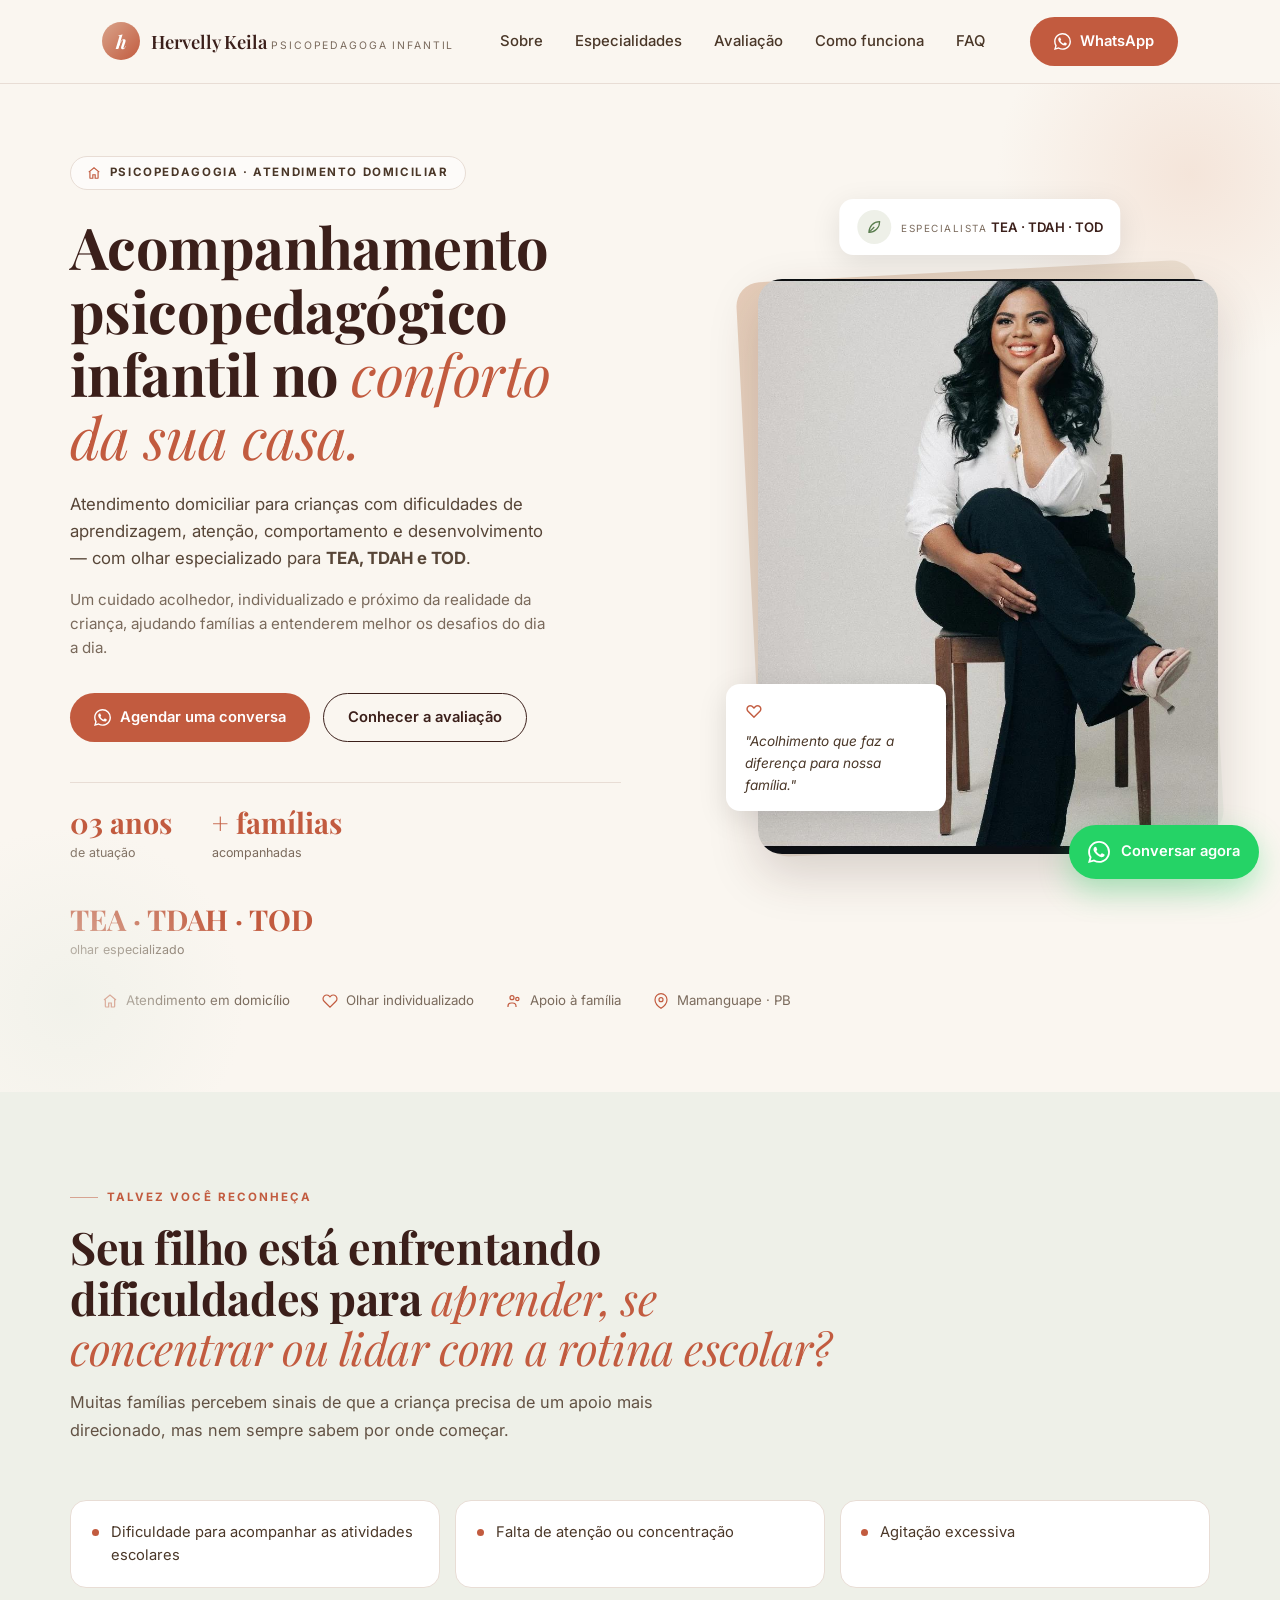
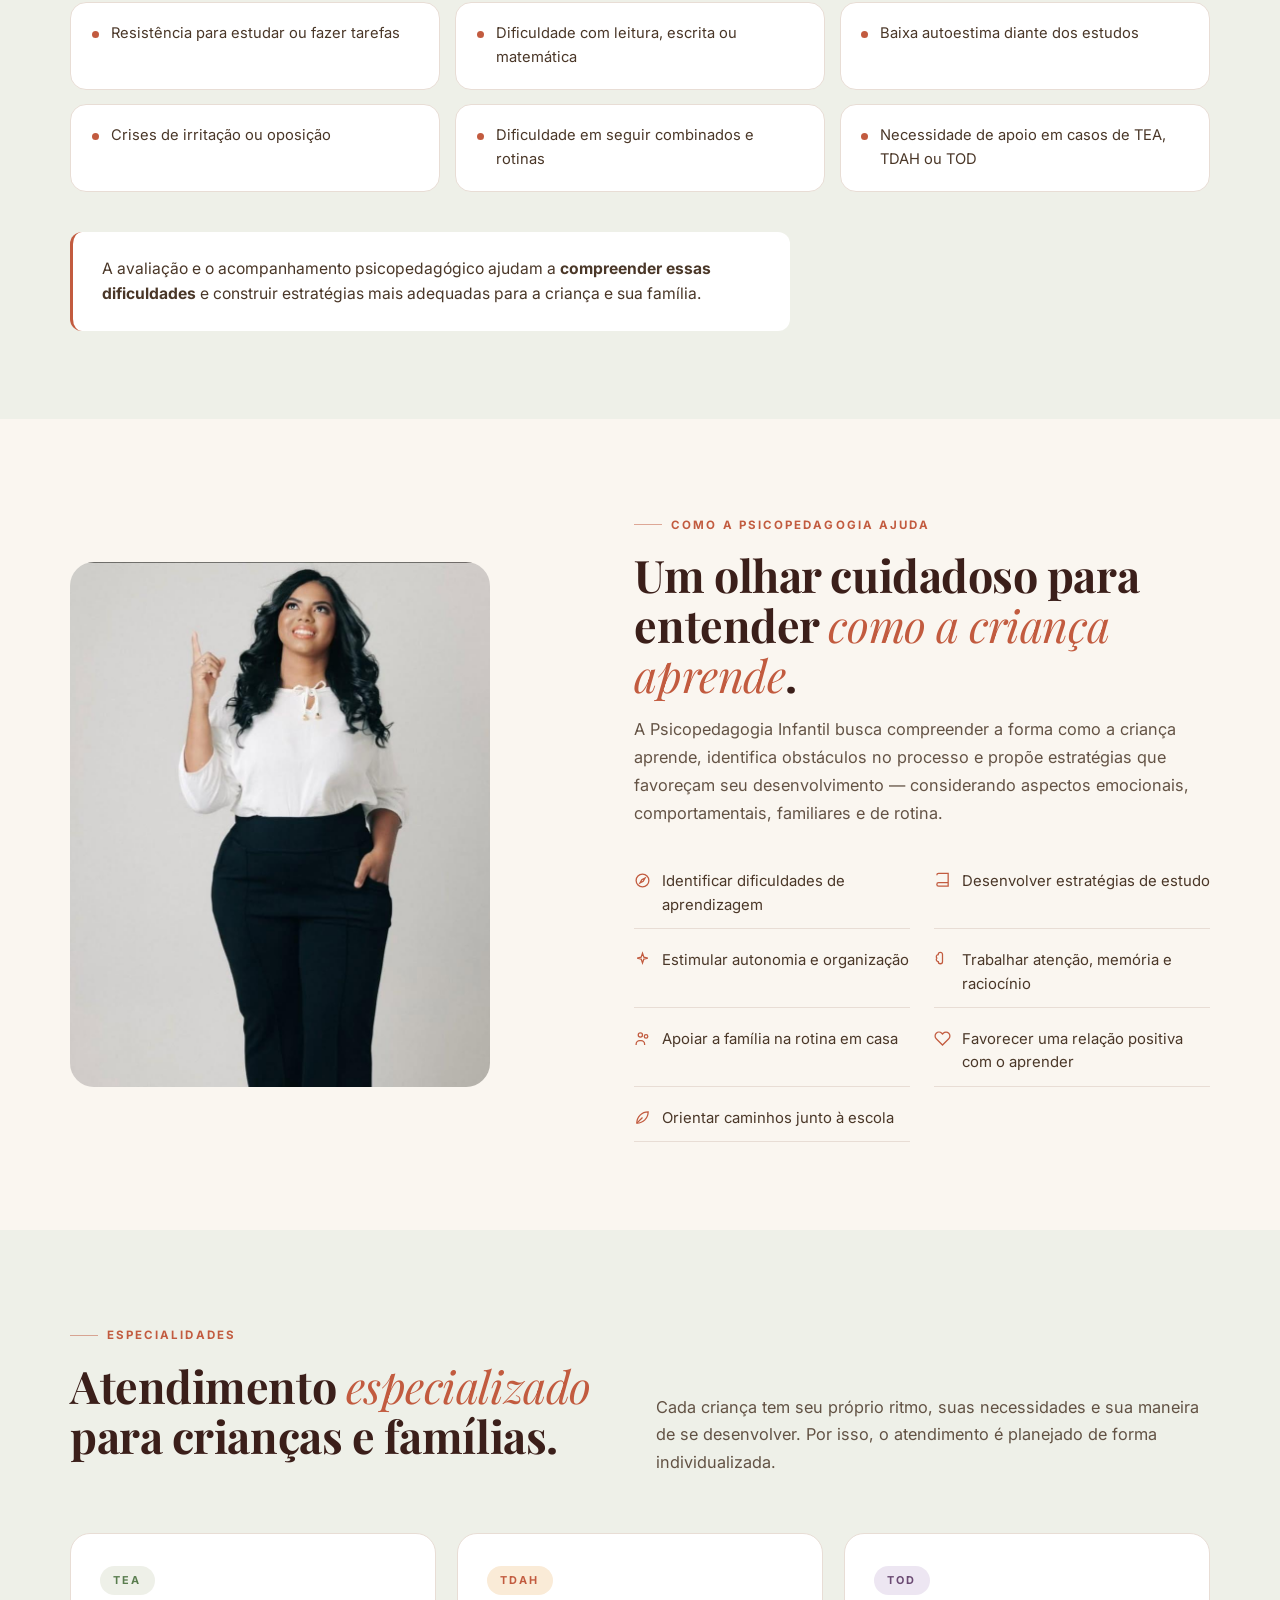
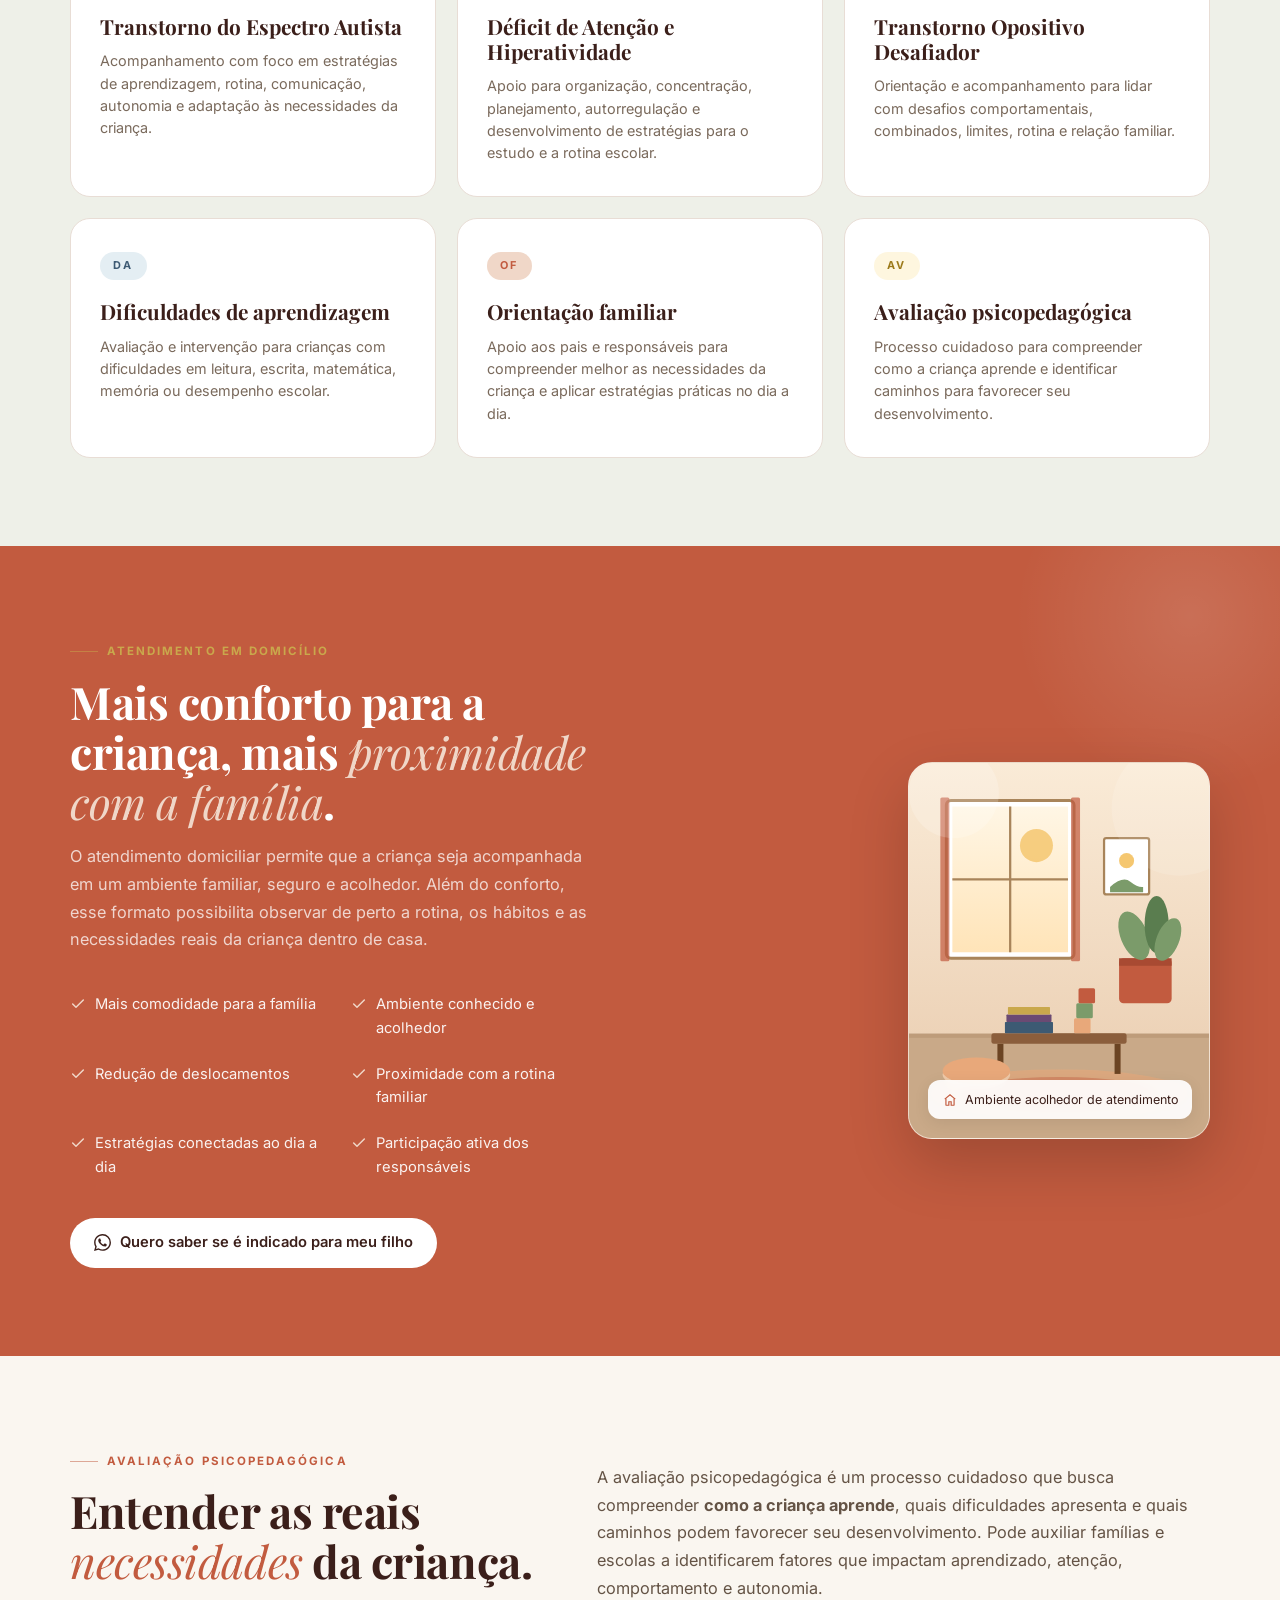
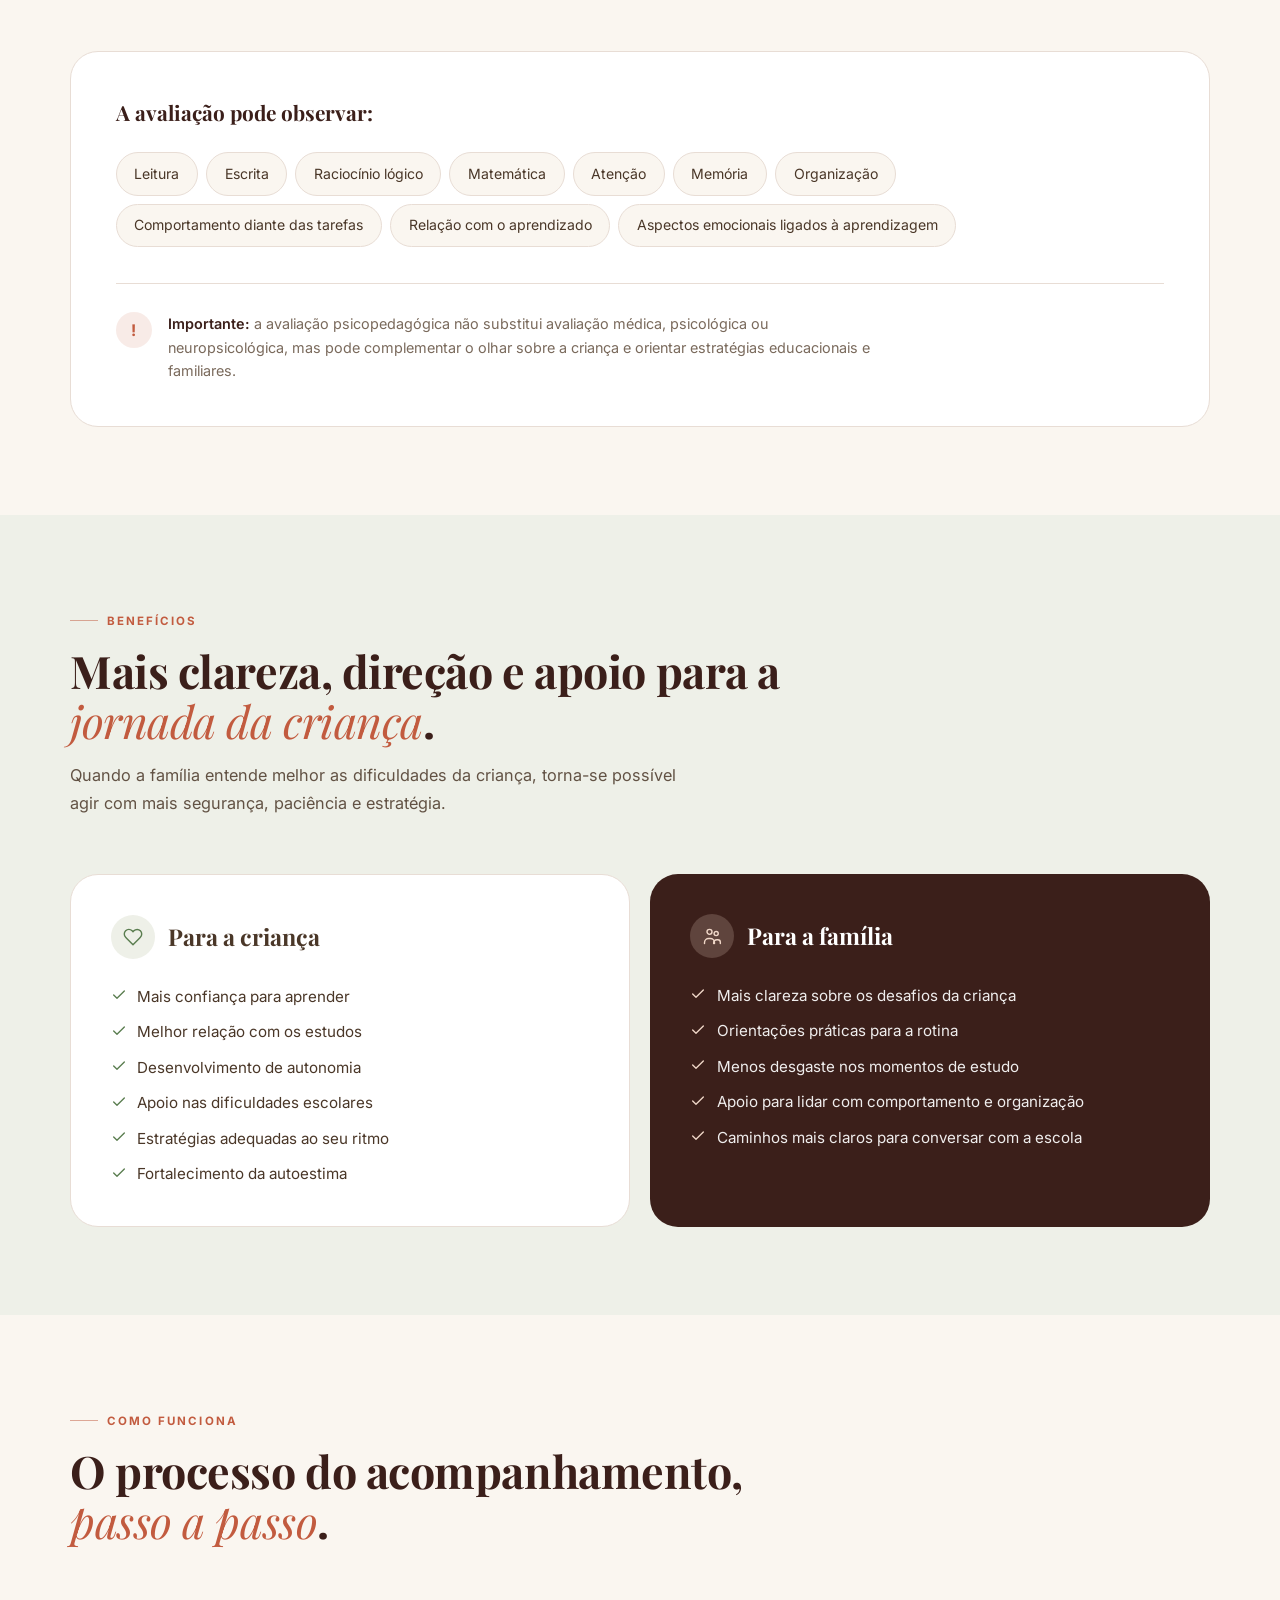
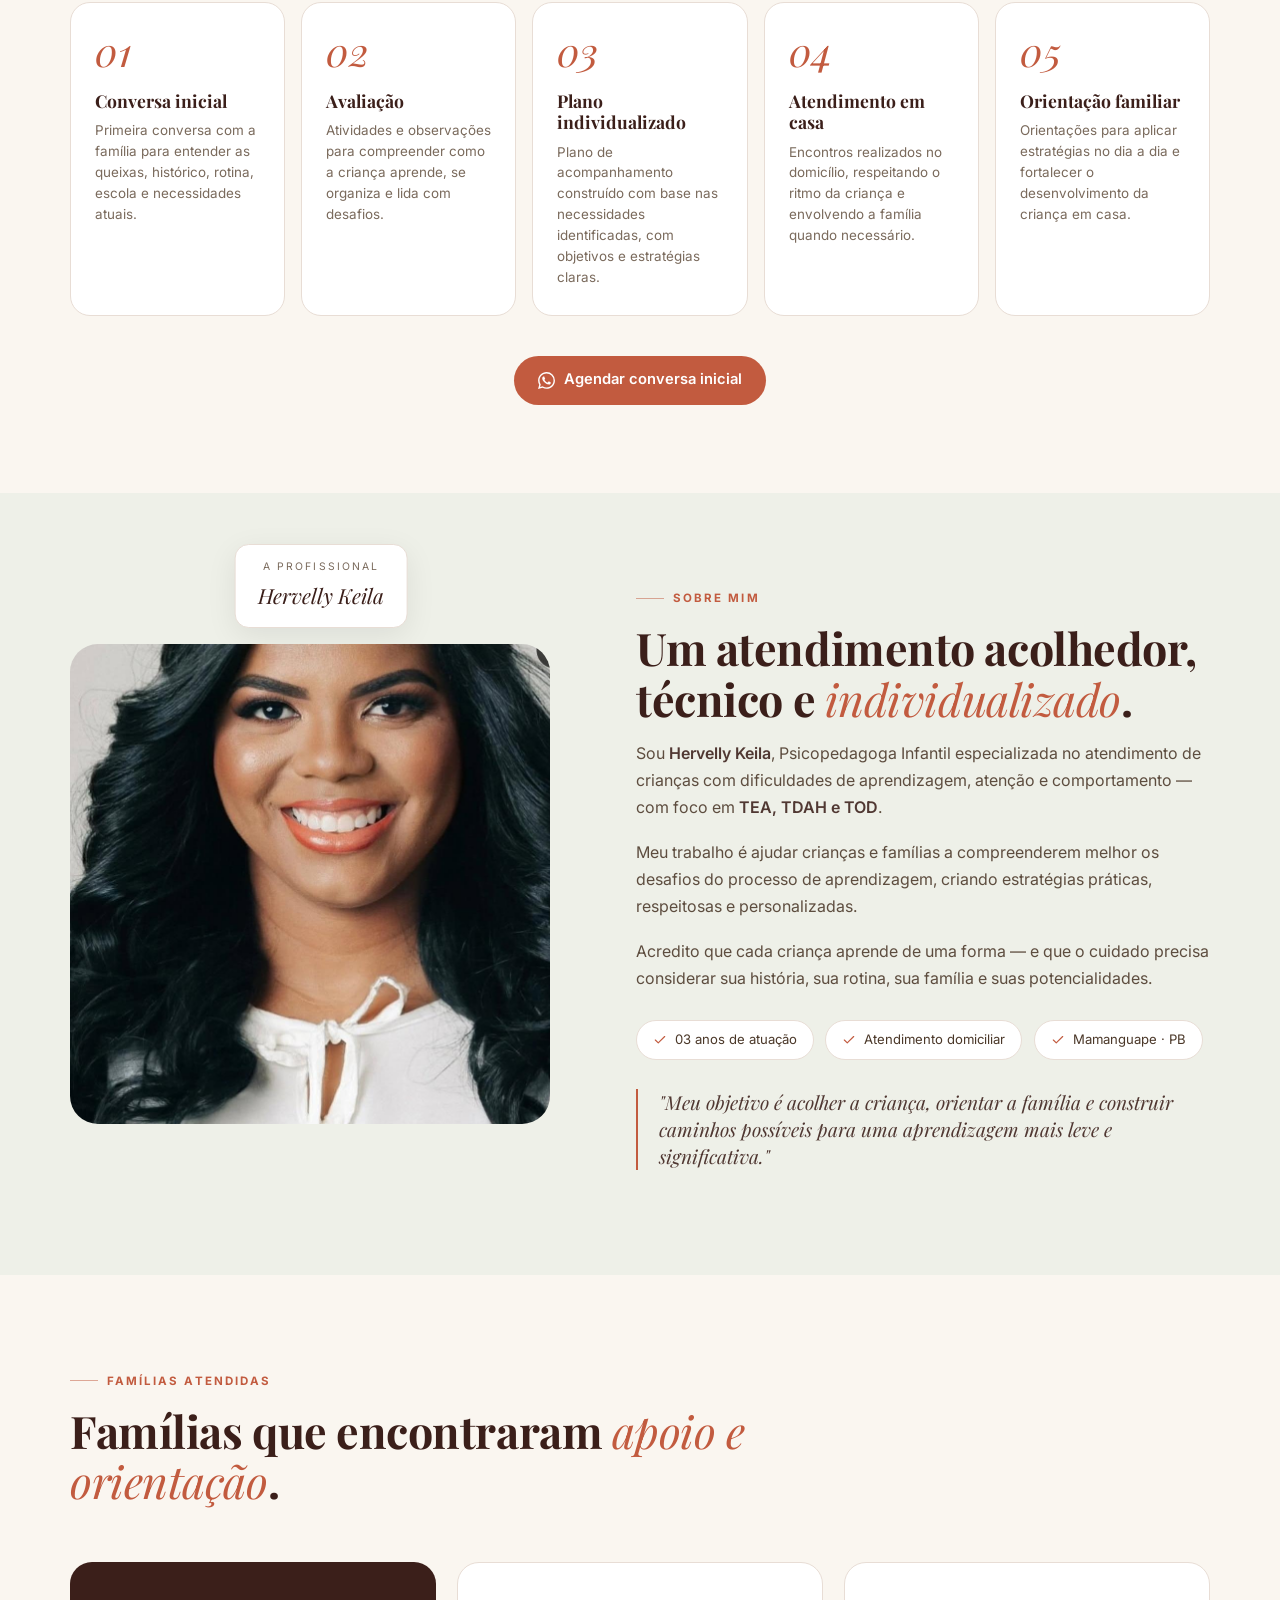
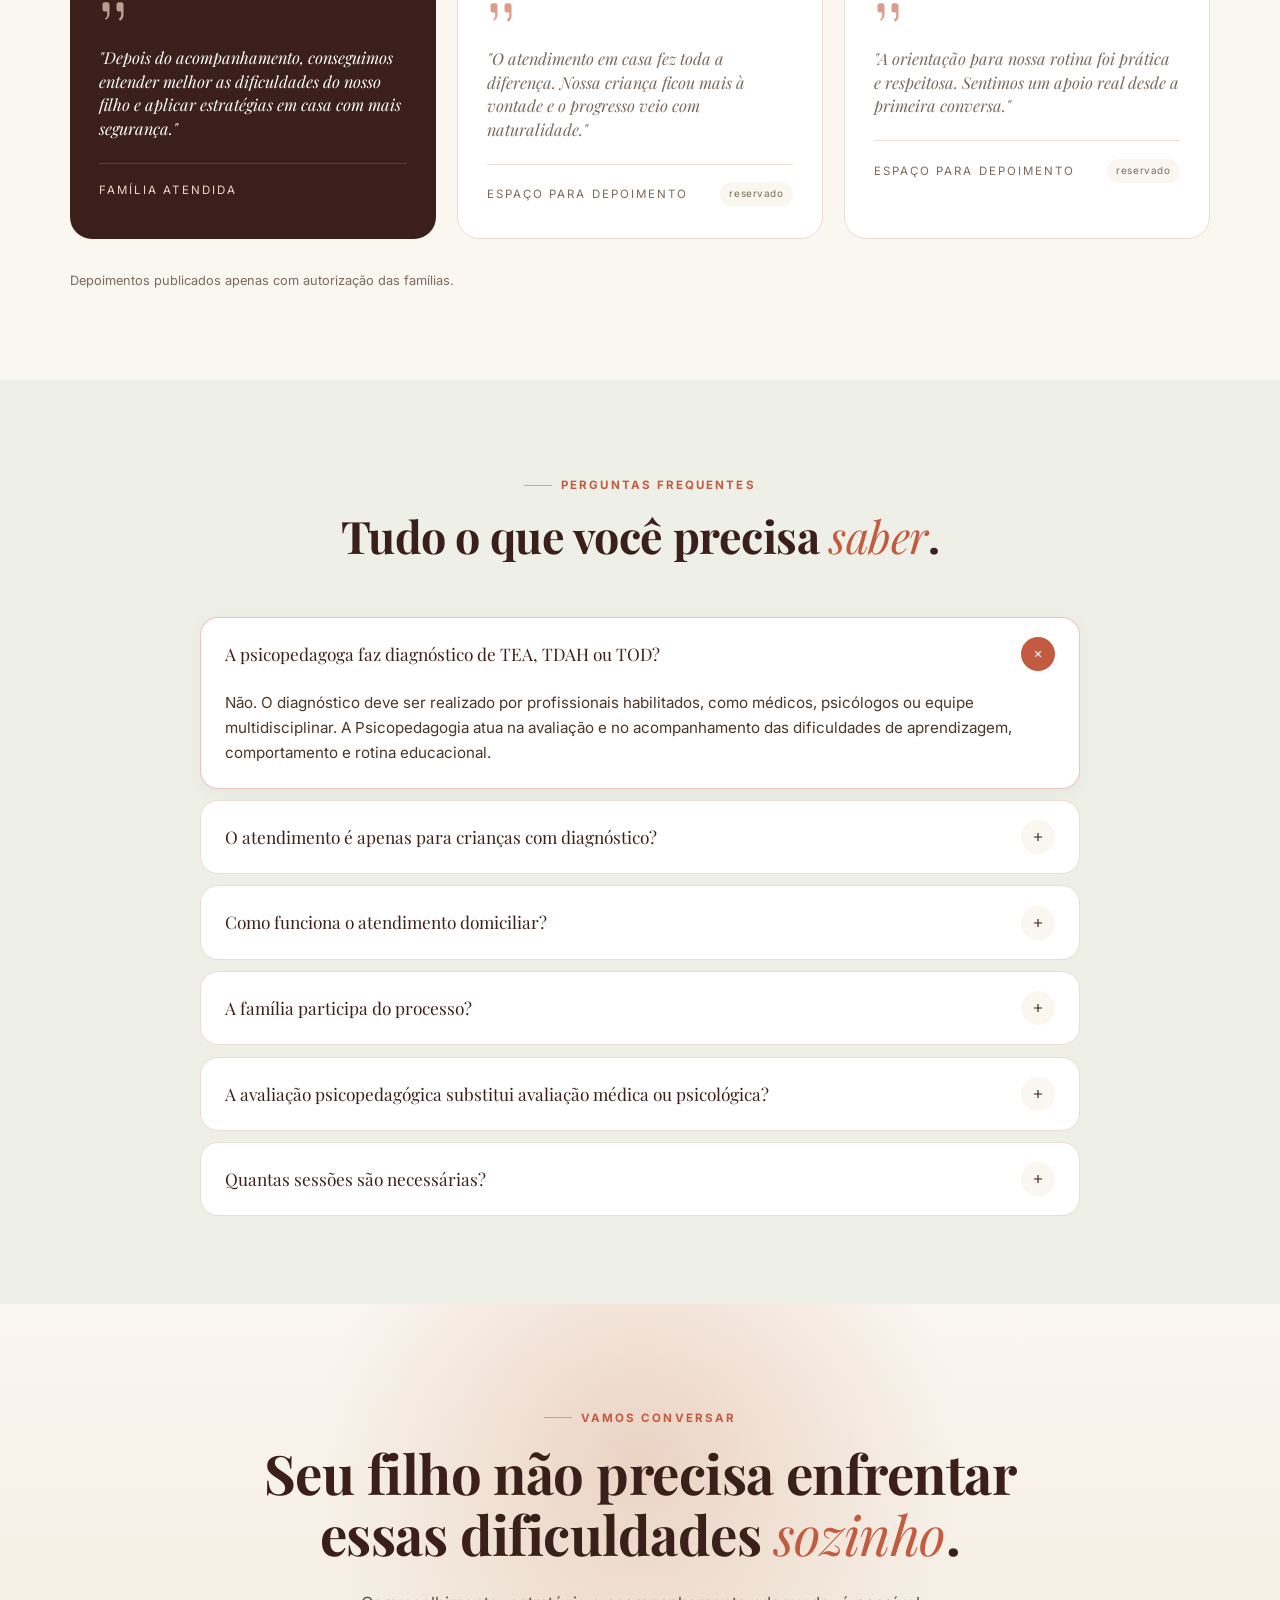
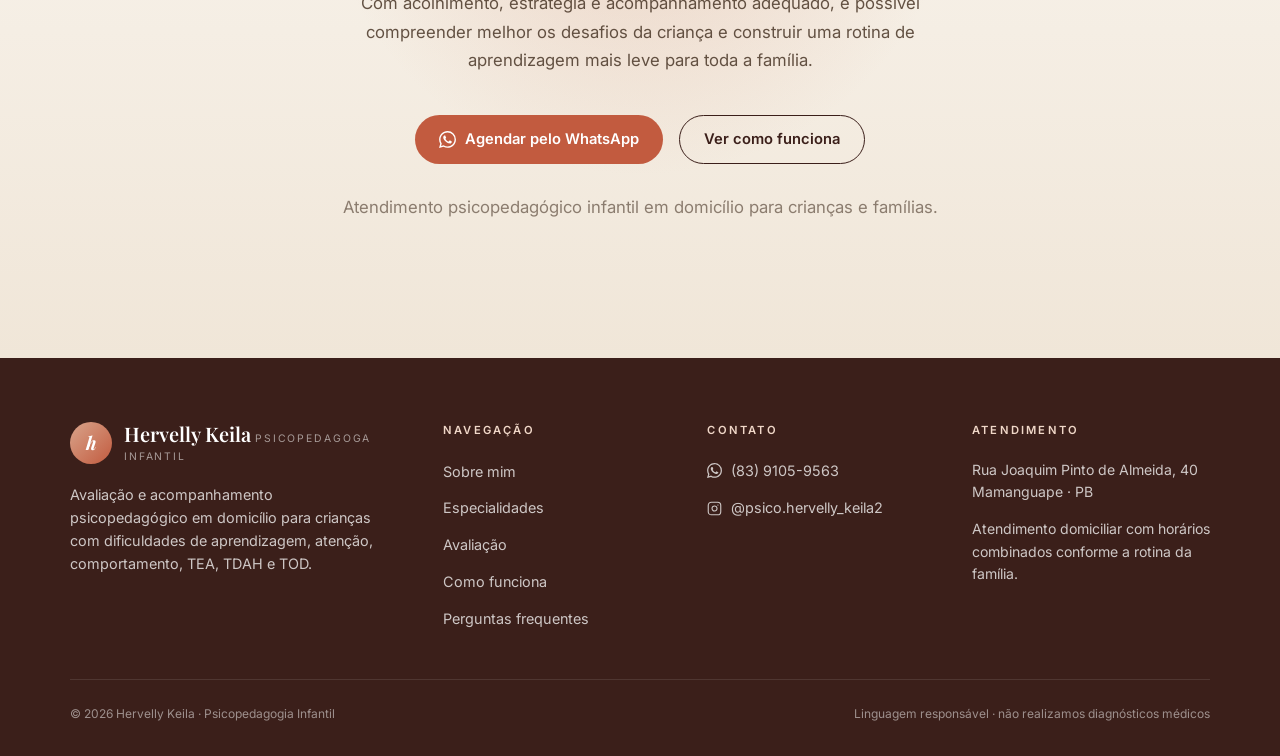
==== commit 7332e222: "Refatoração: estrutura profissional + responsividade mobile/iPad - Cria index.html como página canôn" ====
--- a/Hervelly Keila - Psicopedagoga.html
+++ b/Hervelly Keila - Psicopedagoga.html
@@ -1,1808 +1,14 @@
 <!DOCTYPE html>
 <html lang="pt-BR">
 <head>
-  <meta charset="UTF-8" />
-  <meta name="viewport" content="width=device-width, initial-scale=1.0" />
-  <title>Hervelly Keila — Psicopedagoga Infantil em Domicílio | Mamanguape/PB</title>
-  <meta name="description" content="Atendimento psicopedagógico infantil em domicílio para crianças com dificuldades de aprendizagem, TEA, TDAH e TOD. Apoio acolhedor para crianças e famílias em Mamanguape/PB." />
-  <link rel="preconnect" href="https://fonts.googleapis.com">
-  <link rel="preconnect" href="https://fonts.gstatic.com" crossorigin>
-  <link href="https://fonts.googleapis.com/css2?family=Playfair+Display:ital,wght@0,400;0,500;0,700;1,400;1,500&family=Inter:wght@300;400;500;600;700&display=swap" rel="stylesheet" />
-  <style>
-    *, *::before, *::after { box-sizing: border-box; margin: 0; padding: 0; }
-
-    :root {
-      --cream:     #FAF6F0;
-      --sage:      #EEF0E8;
-      --lilac:     #EDE6F2;
-      --babyblue:  #E4EEF3;
-      --terracota: #C25B3F;
-      --terracota-dark: #a84a32;
-      --dark:      #3B1F1A;
-      --gold:      #C9A84C;
-      --text:      #4A3728;
-      --muted:     #7a6a5c;
-      --card-bg:   #FFFFFF;
-      --border:    #E8DDD5;
-      --wa:        #25D366;
-    }
-
-    html { scroll-behavior: smooth; }
-
-    body {
-      font-family: 'Inter', sans-serif;
-      background-color: var(--cream);
-      color: var(--text);
-      line-height: 1.6;
-      -webkit-font-smoothing: antialiased;
-    }
-    img { max-width: 100%; display: block; }
-    ::selection { background: #f0d7c8; color: var(--dark); }
-
-    .container { max-width: 1140px; margin: 0 auto; padding: 0 2rem; }
-
-    /* ── NAV ── */
-    header {
-      position: sticky;
-      top: 0;
-      z-index: 100;
-      background: rgba(250, 246, 240, 0.92);
-      backdrop-filter: blur(10px);
-      border-bottom: 1px solid var(--border);
-    }
-    nav {
-      max-width: 1140px;
-      margin: 0 auto;
-      padding: 1.05rem 2rem;
-      display: flex;
-      align-items: center;
-      justify-content: space-between;
-      gap: 1rem;
-    }
-    .logo {
-      display: flex;
-      align-items: center;
-      gap: 0.7rem;
-      text-decoration: none;
-    }
-    .logo-mark {
-      width: 38px;
-      height: 38px;
-      border-radius: 50%;
-      background: linear-gradient(135deg, #d9a48b, var(--terracota));
-      color: #fff;
-      display: flex;
-      align-items: center;
-      justify-content: center;
-      font-family: 'Playfair Display', serif;
-      font-style: italic;
-      font-size: 1.15rem;
-      font-weight: 700;
-    }
-    .logo-text { line-height: 1.15; }
-    .logo-name {
-      font-family: 'Playfair Display', serif;
-      font-size: 1.15rem;
-      color: var(--dark);
-      font-weight: 600;
-    }
-    .logo-sub {
-      font-size: 0.65rem;
-      letter-spacing: 0.18em;
-      text-transform: uppercase;
-      color: var(--muted);
-    }
-    nav ul {
-      list-style: none;
-      display: flex;
-      gap: 2rem;
-    }
-    nav ul a {
-      text-decoration: none;
-      color: var(--text);
-      font-size: 0.93rem;
-      font-weight: 500;
-      transition: color .2s;
-    }
-    nav ul a:hover { color: var(--terracota); }
-
-    .btn-primary {
-      background: var(--terracota);
-      color: #fff;
-      border: none;
-      padding: .8rem 1.5rem;
-      border-radius: 50px;
-      font-size: .92rem;
-      font-weight: 600;
-      cursor: pointer;
-      text-decoration: none;
-      transition: background .2s, transform .15s;
-      display: inline-flex;
-      align-items: center;
-      gap: 0.55rem;
-      font-family: inherit;
-    }
-    .btn-primary:hover { background: var(--terracota-dark); transform: translateY(-1px); }
-    .btn-primary svg { width: 17px; height: 17px; }
-
-    .btn-outline {
-      border: 1.5px solid var(--dark);
-      color: var(--dark);
-      padding: .75rem 1.5rem;
-      border-radius: 50px;
-      font-size: .92rem;
-      font-weight: 600;
-      text-decoration: none;
-      display: inline-flex;
-      align-items: center;
-      gap: 0.5rem;
-      transition: all .2s;
-      background: transparent;
-      cursor: pointer;
-      font-family: inherit;
-    }
-    .btn-outline:hover { background: var(--dark); color: #fff; }
-
-    .menu-toggle {
-      display: none;
-      background: none;
-      border: none;
-      cursor: pointer;
-      padding: 0.4rem;
-      color: var(--dark);
-    }
-    .menu-toggle svg { width: 24px; height: 24px; }
-
-    /* ── HERO ── */
-    #hero {
-      padding: 4.5rem 2rem 5rem;
-      position: relative;
-      overflow: hidden;
-    }
-    #hero::before {
-      content: '';
-      position: absolute;
-      top: -120px; right: -120px;
-      width: 420px; height: 420px;
-      border-radius: 50%;
-      background: radial-gradient(circle, #f0d7c8 0%, transparent 65%);
-      opacity: 0.55;
-      pointer-events: none;
-    }
-    #hero::after {
-      content: '';
-      position: absolute;
-      bottom: -100px; left: -120px;
-      width: 380px; height: 380px;
-      border-radius: 50%;
-      background: radial-gradient(circle, var(--sage) 0%, transparent 65%);
-      opacity: 0.7;
-      pointer-events: none;
-    }
-    .hero-inner {
-      position: relative;
-      max-width: 1140px;
-      margin: 0 auto;
-      display: grid;
-      grid-template-columns: 1.05fr 1fr;
-      align-items: center;
-      gap: 4rem;
-    }
-    .hero-badge {
-      display: inline-flex;
-      align-items: center;
-      gap: .55rem;
-      border: 1.5px solid var(--border);
-      background: rgba(255,255,255,0.6);
-      border-radius: 50px;
-      padding: .42rem 1rem;
-      font-size: .72rem;
-      font-weight: 700;
-      letter-spacing: .14em;
-      text-transform: uppercase;
-      color: var(--text);
-      margin-bottom: 1.6rem;
-    }
-    .hero-badge svg { width: 14px; height: 14px; stroke: var(--terracota); fill: none; stroke-width: 2; }
-
-    h1 {
-      font-family: 'Playfair Display', serif;
-      font-size: clamp(2.3rem, 4.8vw, 3.6rem);
-      color: var(--dark);
-      line-height: 1.1;
-      margin-bottom: 1.4rem;
-      font-weight: 700;
-      letter-spacing: -0.01em;
-    }
-    h1 .highlight {
-      color: var(--terracota);
-      font-style: italic;
-      font-weight: 400;
-    }
-    .hero-desc {
-      font-size: 1.05rem;
-      color: var(--text);
-      max-width: 480px;
-      margin-bottom: 1rem;
-      opacity: .92;
-    }
-    .hero-sub {
-      font-size: 0.95rem;
-      color: var(--muted);
-      max-width: 480px;
-      margin-bottom: 2rem;
-    }
-    .hero-buttons { display: flex; gap: .8rem; flex-wrap: wrap; margin-bottom: 2.5rem; }
-    .hero-stats {
-      display: flex;
-      gap: 2.5rem;
-      padding-top: 1.5rem;
-      border-top: 1px solid var(--border);
-    }
-    .stat-number {
-      font-family: 'Playfair Display', serif;
-      font-size: 1.8rem;
-      color: var(--terracota);
-      font-weight: 700;
-      display: block;
-      line-height: 1.1;
-    }
-    .stat-label { font-size: .78rem; color: var(--muted); margin-top: 0.2rem; }
-
-    .hero-image-wrap { position: relative; }
-    .hero-image-frame {
-      position: relative;
-      aspect-ratio: 4/5;
-      max-width: 460px;
-      margin-left: auto;
-    }
-    .hero-image-frame::before {
-      content: '';
-      position: absolute;
-      inset: 0;
-      border-radius: 24px;
-      background: linear-gradient(135deg, #e6cdb9, var(--sage));
-      transform: rotate(-3deg);
-    }
-    .hero-image-frame img {
-      position: absolute;
-      inset: 0;
-      width: 100%;
-      height: 100%;
-      object-fit: cover;
-      object-position: center top;
-      border-radius: 24px;
-      transform: translate(8px, 8px);
-      box-shadow: 0 20px 50px rgba(59,31,26,0.18);
-    }
-    .hero-quote {
-      position: absolute;
-      bottom: 2.2rem;
-      left: -1.5rem;
-      background: #fff;
-      border-radius: 14px;
-      padding: 0.9rem 1.2rem;
-      box-shadow: 0 8px 30px rgba(0,0,0,.1);
-      max-width: 220px;
-      font-size: .85rem;
-      color: var(--text);
-      font-style: italic;
-      z-index: 2;
-    }
-    .hero-quote-icon {
-      color: var(--terracota);
-      font-size: 1.1rem;
-      display: block;
-      margin-bottom: .3rem;
-      font-style: normal;
-    }
-    .hero-tag-card {
-      position: absolute;
-      bottom: 100%;
-      left: 50%;
-      transform: translateX(-50%);
-      margin-bottom: 1rem;
-      background: #fff;
-      border-radius: 14px;
-      padding: 0.7rem 1.1rem;
-      box-shadow: 0 8px 30px rgba(0,0,0,.1);
-      display: inline-flex;
-      align-items: center;
-      gap: 0.65rem;
-      z-index: 3;
-      white-space: nowrap;
-    }
-    .hero-tag-icon {
-      width: 34px;
-      height: 34px;
-      border-radius: 50%;
-      background: var(--sage);
-      display: flex;
-      align-items: center;
-      justify-content: center;
-    }
-    .hero-tag-icon svg { width: 16px; height: 16px; stroke: #5a7d4f; fill: none; stroke-width: 1.8; }
-    .hero-tag-text { line-height: 1.2; }
-    .hero-tag-eyebrow { font-size: 0.62rem; letter-spacing: 0.15em; text-transform: uppercase; color: var(--muted); }
-    .hero-tag-title { font-size: 0.82rem; font-weight: 600; color: var(--dark); }
-
-    .hero-trust {
-      display: flex;
-      flex-wrap: wrap;
-      gap: 1.5rem 2rem;
-      margin-top: 1.8rem;
-      font-size: 0.83rem;
-      color: var(--muted);
-    }
-    .hero-trust span { display: inline-flex; align-items: center; gap: 0.5rem; }
-    .hero-trust svg { width: 16px; height: 16px; stroke: var(--terracota); fill: none; stroke-width: 1.8; }
-
-    /* ── SECTIONS ── */
-    section.alt { background: var(--sage); }
-    section.alt-cream { background: var(--cream); }
-    section.alt-lilac { background: var(--lilac); }
-    section { padding: 5.5rem 2rem; }
-    .section-inner { max-width: 1140px; margin: 0 auto; }
-    .section-label {
-      font-size: .72rem;
-      font-weight: 700;
-      letter-spacing: .18em;
-      text-transform: uppercase;
-      color: var(--terracota);
-      margin-bottom: 1rem;
-      display: inline-flex;
-      align-items: center;
-      gap: 0.55rem;
-    }
-    .section-label::before {
-      content: '';
-      width: 28px;
-      height: 1px;
-      background: var(--terracota);
-      opacity: 0.5;
-    }
-    h2 {
-      font-family: 'Playfair Display', serif;
-      font-size: clamp(1.9rem, 4vw, 2.8rem);
-      color: var(--dark);
-      line-height: 1.12;
-      margin-bottom: 1rem;
-      font-weight: 700;
-      letter-spacing: -0.01em;
-    }
-    h2 em { font-weight: 400; color: var(--terracota); }
-    .section-header { margin-bottom: 3.5rem; }
-    .section-header.center { text-align: center; max-width: 760px; margin-left: auto; margin-right: auto; }
-    .section-intro { font-size: 1.02rem; color: var(--text); opacity: .85; max-width: 620px; line-height: 1.7; }
-
-    /* ── PAIN ── */
-    .pain-grid {
-      display: grid;
-      grid-template-columns: repeat(3, 1fr);
-      gap: 0.9rem;
-      margin-top: 2.5rem;
-    }
-    .pain-card {
-      background: #fff;
-      border: 1px solid var(--border);
-      border-radius: 16px;
-      padding: 1.2rem 1.3rem;
-      display: flex;
-      gap: 0.75rem;
-      align-items: flex-start;
-      font-size: 0.92rem;
-    }
-    .pain-card::before {
-      content: '';
-      width: 7px;
-      height: 7px;
-      border-radius: 50%;
-      background: var(--terracota);
-      flex-shrink: 0;
-      margin-top: 0.55rem;
-    }
-    .pain-closing {
-      margin-top: 2.5rem;
-      padding: 1.5rem 1.8rem;
-      background: #fff;
-      border-left: 3px solid var(--terracota);
-      border-radius: 12px;
-      max-width: 720px;
-      font-size: 0.98rem;
-      line-height: 1.65;
-    }
-
-    /* ── HOW IT HELPS ── */
-    .help-inner {
-      display: grid;
-      grid-template-columns: 1fr 1.15fr;
-      gap: 4rem;
-      align-items: center;
-    }
-    .help-img-wrap {
-      position: relative;
-      aspect-ratio: 4/5;
-      max-width: 420px;
-    }
-    .help-img-wrap img {
-      width: 100%;
-      height: 100%;
-      object-fit: cover;
-      border-radius: 24px;
-      display: block;
-    }
-    .help-quote-card {
-      position: absolute;
-      bottom: 100%;
-      left: 50%;
-      transform: translateX(-50%);
-      margin-bottom: 1rem;
-      background: #fff;
-      border-radius: 14px;
-      padding: 0.7rem 1.1rem;
-      box-shadow: 0 8px 30px rgba(0,0,0,.1);
-      display: inline-flex;
-      align-items: center;
-      gap: 0.65rem;
-      z-index: 3;
-      white-space: nowrap;
-    }
-    .help-quote-card .help-tag-icon {
-      width: 34px;
-      height: 34px;
-      border-radius: 50%;
-      background: var(--sage);
-      display: flex;
-      align-items: center;
-      justify-content: center;
-      flex-shrink: 0;
-    }
-    .help-quote-card .help-tag-icon svg {
-      width: 16px;
-      height: 16px;
-      stroke: #5a7d4f;
-      fill: none;
-      stroke-width: 1.8;
-    }
-    .help-quote-card .help-tag-text { line-height: 1.2; }
-    .help-quote-card .help-tag-eyebrow {
-      font-size: 0.62rem;
-      letter-spacing: 0.15em;
-      text-transform: uppercase;
-      color: var(--muted);
-      display: block;
-    }
-    .help-quote-card .help-tag-title {
-      font-size: 0.82rem;
-      font-weight: 600;
-      color: var(--dark);
-      display: block;
-    }
-    .help-list {
-      list-style: none;
-      display: grid;
-      grid-template-columns: 1fr 1fr;
-      gap: 0.6rem 1.5rem;
-      margin-top: 2rem;
-    }
-    .help-list li {
-      display: flex;
-      gap: 0.65rem;
-      align-items: flex-start;
-      padding: 0.65rem 0;
-      border-bottom: 1px solid var(--border);
-      font-size: 0.93rem;
-    }
-    .help-list svg { width: 17px; height: 17px; stroke: var(--terracota); fill: none; stroke-width: 1.8; flex-shrink: 0; margin-top: 0.15rem; }
-
-    /* ── SPECIALTIES ── */
-    .specialties-grid {
-      display: grid;
-      grid-template-columns: repeat(3, 1fr);
-      gap: 1.3rem;
-    }
-    .specialty-card {
-      background: #fff;
-      border: 1px solid var(--border);
-      border-radius: 20px;
-      padding: 2rem 1.8rem;
-      transition: transform .25s, box-shadow .25s;
-      position: relative;
-    }
-    .specialty-card:hover {
-      transform: translateY(-4px);
-      box-shadow: 0 16px 40px rgba(59,31,26,0.08);
-    }
-    .specialty-tag {
-      display: inline-block;
-      padding: 0.35rem 0.85rem;
-      border-radius: 50px;
-      font-size: 0.68rem;
-      letter-spacing: 0.18em;
-      font-weight: 700;
-      text-transform: uppercase;
-      margin-bottom: 1.2rem;
-    }
-    .specialty-card h3 {
-      font-family: 'Playfair Display', serif;
-      font-size: 1.3rem;
-      color: var(--dark);
-      margin-bottom: 0.7rem;
-      line-height: 1.2;
-    }
-    .specialty-card p {
-      font-size: 0.9rem;
-      color: var(--muted);
-      line-height: 1.55;
-    }
-
-    /* ── HOME VISIT ── */
-    #domicilio {
-      background: var(--terracota);
-      color: #fff;
-      position: relative;
-      overflow: hidden;
-    }
-    #domicilio::before {
-      content: '';
-      position: absolute;
-      top: -120px; right: -100px;
-      width: 380px; height: 380px;
-      border-radius: 50%;
-      background: radial-gradient(circle, rgba(255,255,255,0.12) 0%, transparent 65%);
-    }
-    #domicilio .section-inner { position: relative; }
-    .home-grid {
-      display: grid;
-      grid-template-columns: 1fr 1fr;
-      gap: 4rem;
-      align-items: center;
-    }
-    #domicilio .section-label { color: var(--gold); }
-    #domicilio .section-label::before { background: var(--gold); }
-    #domicilio h2 { color: #fff; }
-    #domicilio h2 em { color: #f0d7c8; }
-    #domicilio .section-intro { color: rgba(255,255,255,0.88); max-width: 520px; }
-    .home-benefits {
-      list-style: none;
-      display: grid;
-      grid-template-columns: 1fr 1fr;
-      gap: 0.5rem 1.5rem;
-      margin: 2rem 0;
-    }
-    .home-benefits li {
-      display: flex;
-      gap: 0.55rem;
-      align-items: flex-start;
-      font-size: 0.92rem;
-      color: rgba(255,255,255,0.92);
-      padding: 0.45rem 0;
-    }
-    .home-benefits svg { width: 16px; height: 16px; stroke: #f0d7c8; fill: none; stroke-width: 2.2; flex-shrink: 0; margin-top: 0.18rem; }
-    .home-cta {
-      background: #fff;
-      color: var(--dark);
-    }
-    .home-cta:hover { background: #fef9f0; color: var(--dark); }
-    .home-illustration {
-      aspect-ratio: 4/5;
-      max-width: 440px;
-      margin-left: auto;
-      border-radius: 24px;
-      position: relative;
-      overflow: hidden;
-      background: linear-gradient(165deg, #F5E6D8 0%, #EDD9C5 60%, #E0C6AE 100%);
-      box-shadow: 0 24px 60px rgba(0,0,0,0.18);
-      border: 1px solid rgba(255,255,255,0.25);
-    }
-    .home-illustration svg {
-      width: 100%;
-      height: 100%;
-      display: block;
-    }
-    .home-illustration .scene-caption {
-      position: absolute;
-      bottom: 1.2rem;
-      left: 1.2rem;
-      background: rgba(255,255,255,0.92);
-      backdrop-filter: blur(4px);
-      padding: 0.6rem 0.9rem;
-      border-radius: 12px;
-      font-size: 0.78rem;
-      color: var(--dark);
-      display: inline-flex;
-      align-items: center;
-      gap: 0.5rem;
-      box-shadow: 0 4px 16px rgba(0,0,0,0.08);
-    }
-    .home-illustration .scene-caption svg {
-      width: 14px;
-      height: 14px;
-      stroke: var(--terracota);
-      fill: none;
-      stroke-width: 2;
-    }
-
-    /* ── EVALUATION ── */
-    .eval-intro {
-      display: grid;
-      grid-template-columns: 1fr 1.3fr;
-      gap: 3.5rem;
-      align-items: end;
-      margin-bottom: 3rem;
-    }
-    .eval-panel {
-      background: #fff;
-      border-radius: 28px;
-      padding: 2.8rem;
-      border: 1px solid var(--border);
-    }
-    .eval-panel h3 {
-      font-family: 'Playfair Display', serif;
-      font-size: 1.3rem;
-      color: var(--dark);
-      margin-bottom: 1.4rem;
-    }
-    .eval-chips {
-      display: flex;
-      flex-wrap: wrap;
-      gap: 0.5rem;
-    }
-    .eval-chip {
-      padding: 0.6rem 1.1rem;
-      border-radius: 50px;
-      background: var(--cream);
-      border: 1px solid var(--border);
-      font-size: 0.88rem;
-      color: var(--text);
-    }
-    .eval-note {
-      margin-top: 2.2rem;
-      padding-top: 1.8rem;
-      border-top: 1px solid var(--border);
-      display: flex;
-      gap: 1rem;
-      align-items: flex-start;
-    }
-    .eval-note-icon {
-      width: 36px; height: 36px;
-      border-radius: 50%;
-      background: rgba(194,91,63,0.12);
-      color: var(--terracota);
-      display: flex;
-      align-items: center;
-      justify-content: center;
-      font-weight: 700;
-      flex-shrink: 0;
-    }
-    .eval-note p { font-size: 0.9rem; line-height: 1.6; color: var(--muted); max-width: 720px; }
-    .eval-note strong { color: var(--dark); font-weight: 600; }
-
-    /* ── BENEFITS ── */
-    .benefits-grid {
-      display: grid;
-      grid-template-columns: 1fr 1fr;
-      gap: 1.3rem;
-    }
-    .benefit-card {
-      border-radius: 28px;
-      padding: 2.5rem;
-      border: 1px solid var(--border);
-    }
-    .benefit-card.dark {
-      background: var(--dark);
-      color: #fff;
-      border: none;
-    }
-    .benefit-card.light { background: #fff; }
-    .benefit-head {
-      display: flex;
-      align-items: center;
-      gap: 0.8rem;
-      margin-bottom: 1.6rem;
-    }
-    .benefit-icon {
-      width: 44px; height: 44px;
-      border-radius: 50%;
-      display: flex;
-      align-items: center;
-      justify-content: center;
-      flex-shrink: 0;
-    }
-    .benefit-card.light .benefit-icon { background: var(--sage); }
-    .benefit-card.light .benefit-icon svg { stroke: #5a7d4f; }
-    .benefit-card.dark .benefit-icon { background: rgba(240,215,200,0.2); }
-    .benefit-card.dark .benefit-icon svg { stroke: #f0d7c8; }
-    .benefit-icon svg { width: 20px; height: 20px; fill: none; stroke-width: 1.7; }
-    .benefit-head h3 {
-      font-family: 'Playfair Display', serif;
-      font-size: 1.45rem;
-      color: inherit;
-    }
-    .benefit-list { list-style: none; display: flex; flex-direction: column; gap: 0.7rem; }
-    .benefit-list li { display: flex; gap: 0.65rem; align-items: flex-start; font-size: 0.95rem; }
-    .benefit-list svg { width: 16px; height: 16px; fill: none; stroke-width: 2; flex-shrink: 0; margin-top: 0.18rem; }
-    .benefit-card.light .benefit-list svg { stroke: #5a7d4f; }
-    .benefit-card.dark .benefit-list svg { stroke: #f0d7c8; }
-    .benefit-card.dark .benefit-list li { color: rgba(255,255,255,0.92); }
-
-    /* ── PROCESS ── */
-    .process-grid {
-      display: grid;
-      grid-template-columns: repeat(5, 1fr);
-      gap: 1rem;
-    }
-    .process-card {
-      background: #fff;
-      border: 1px solid var(--border);
-      border-radius: 20px;
-      padding: 1.7rem 1.5rem;
-      display: flex;
-      flex-direction: column;
-    }
-    .process-num {
-      font-family: 'Playfair Display', serif;
-      font-style: italic;
-      font-size: 2.5rem;
-      color: var(--terracota);
-      line-height: 1;
-      margin-bottom: 1.2rem;
-      font-weight: 400;
-    }
-    .process-card h3 {
-      font-family: 'Playfair Display', serif;
-      font-size: 1.1rem;
-      color: var(--dark);
-      margin-bottom: 0.6rem;
-      line-height: 1.2;
-    }
-    .process-card p {
-      font-size: 0.84rem;
-      color: var(--muted);
-      line-height: 1.55;
-      flex: 1;
-    }
-    .process-cta { text-align: center; margin-top: 2.5rem; }
-
-    /* ── ABOUT PROFESSIONAL ── */
-    .about-inner {
-      display: grid;
-      grid-template-columns: 1.05fr 1.2fr;
-      gap: 4rem;
-      align-items: center;
-    }
-    .about-img-wrap { position: relative; }
-    .about-img-wrap img {
-      aspect-ratio: 1/1;
-      object-fit: cover;
-      border-radius: 28px;
-      max-width: 480px;
-    }
-    .about-badge {
-      position: absolute;
-      bottom: 100%;
-      left: 50%;
-      transform: translateX(-50%);
-      margin-bottom: 1rem;
-      background: #fff;
-      border-radius: 14px;
-      padding: 0.9rem 1.4rem;
-      box-shadow: 0 8px 30px rgba(0,0,0,.08);
-      border: 1px solid var(--border);
-      text-align: center;
-      white-space: nowrap;
-      z-index: 3;
-    }
-    .about-badge-eyebrow {
-      font-size: 0.65rem;
-      letter-spacing: 0.2em;
-      text-transform: uppercase;
-      color: var(--muted);
-      margin-bottom: 0.2rem;
-    }
-    .about-badge-name {
-      font-family: 'Playfair Display', serif;
-      font-style: italic;
-      font-size: 1.3rem;
-      color: var(--dark);
-    }
-    .about-text p { font-size: 1rem; line-height: 1.7; opacity: 0.88; margin-bottom: 1.1rem; }
-    .about-text p strong { color: var(--dark); font-weight: 600; }
-    .about-credentials {
-      display: flex;
-      flex-wrap: wrap;
-      gap: 0.7rem;
-      margin: 1.7rem 0;
-    }
-    .credential-pill {
-      padding: 0.55rem 1rem;
-      background: #fff;
-      border: 1px solid var(--border);
-      border-radius: 50px;
-      font-size: 0.82rem;
-      color: var(--text);
-      display: inline-flex;
-      align-items: center;
-      gap: 0.5rem;
-    }
-    .credential-pill svg { width: 14px; height: 14px; stroke: var(--terracota); fill: none; stroke-width: 2; }
-    .about-quote {
-      margin-top: 1.8rem;
-      padding-left: 1.3rem;
-      border-left: 2px solid var(--terracota);
-    }
-    .about-quote p {
-      font-family: 'Playfair Display', serif;
-      font-style: italic;
-      font-size: 1.2rem;
-      line-height: 1.4;
-      color: var(--dark);
-    }
-
-    /* ── TESTIMONIALS ── */
-    .test-grid {
-      display: grid;
-      grid-template-columns: repeat(3, 1fr);
-      gap: 1.3rem;
-    }
-    .test-card {
-      border-radius: 22px;
-      padding: 2rem 1.8rem;
-      border: 1px solid var(--border);
-      background: #fff;
-    }
-    .test-card.dark {
-      background: var(--dark);
-      color: #fff;
-      border: none;
-    }
-    .test-quote-icon {
-      width: 28px; height: 28px;
-      fill: var(--terracota);
-      opacity: 0.6;
-      margin-bottom: 1rem;
-    }
-    .test-card.dark .test-quote-icon { fill: #f0d7c8; opacity: 0.7; }
-    .test-card p {
-      font-family: 'Playfair Display', serif;
-      font-style: italic;
-      font-size: 1.02rem;
-      line-height: 1.45;
-      color: inherit;
-    }
-    .test-foot {
-      margin-top: 1.4rem;
-      padding-top: 1.1rem;
-      border-top: 1px solid var(--border);
-      display: flex;
-      align-items: center;
-      justify-content: space-between;
-    }
-    .test-card.dark .test-foot { border-top-color: rgba(255,255,255,0.15); }
-    .test-author {
-      font-size: 0.72rem;
-      letter-spacing: 0.18em;
-      text-transform: uppercase;
-      color: var(--muted);
-    }
-    .test-card.dark .test-author { color: #f0d7c8; }
-    .test-placeholder-badge {
-      font-size: 0.62rem;
-      padding: 0.25rem 0.6rem;
-      border-radius: 50px;
-      background: var(--cream);
-      color: var(--muted);
-      text-transform: lowercase;
-      letter-spacing: 0.06em;
-    }
-    .test-card.dark .test-placeholder-badge { background: rgba(255,255,255,0.15); color: rgba(255,255,255,0.7); }
-    .test-disclaimer {
-      margin-top: 2rem;
-      font-size: 0.8rem;
-      color: var(--muted);
-    }
-
-    /* ── FAQ ── */
-    #faq .section-inner { max-width: 880px; }
-    .faq-list { display: flex; flex-direction: column; gap: 0.7rem; margin-top: 1rem; }
-    .faq-item {
-      background: #fff;
-      border: 1px solid var(--border);
-      border-radius: 18px;
-      overflow: hidden;
-      transition: border-color .2s, box-shadow .2s;
-    }
-    .faq-item.open {
-      border-color: rgba(194,91,63,0.35);
-      box-shadow: 0 4px 18px rgba(59,31,26,0.05);
-    }
-    .faq-q {
-      width: 100%;
-      background: none;
-      border: none;
-      padding: 1.2rem 1.5rem;
-      display: flex;
-      align-items: center;
-      justify-content: space-between;
-      gap: 1.5rem;
-      cursor: pointer;
-      text-align: left;
-      font-family: 'Playfair Display', serif;
-      font-size: 1.08rem;
-      color: var(--dark);
-      line-height: 1.3;
-    }
-    .faq-toggle {
-      width: 34px; height: 34px;
-      border-radius: 50%;
-      background: var(--cream);
-      display: flex;
-      align-items: center;
-      justify-content: center;
-      flex-shrink: 0;
-      transition: transform .25s, background .2s, color .2s;
-      color: var(--dark);
-    }
-    .faq-toggle svg { width: 14px; height: 14px; stroke: currentColor; fill: none; stroke-width: 2; }
-    .faq-item.open .faq-toggle {
-      background: var(--terracota);
-      color: #fff;
-      transform: rotate(45deg);
-    }
-    .faq-a {
-      max-height: 0;
-      overflow: hidden;
-      transition: max-height .3s ease;
-    }
-    .faq-a-inner {
-      padding: 0 1.5rem 1.4rem;
-      font-size: 0.95rem;
-      line-height: 1.65;
-      color: var(--text);
-      padding-right: 3.5rem;
-    }
-
-    /* ── FINAL CTA ── */
-    #cta-final {
-      padding: 6rem 2rem;
-      background: linear-gradient(180deg, var(--cream) 0%, #f0e6d8 100%);
-      text-align: center;
-      position: relative;
-      overflow: hidden;
-    }
-    #cta-final::before {
-      content: '';
-      position: absolute;
-      top: -200px; left: 50%; transform: translateX(-50%);
-      width: 700px; height: 700px;
-      border-radius: 50%;
-      background: radial-gradient(circle, rgba(217,164,139,0.4) 0%, transparent 65%);
-      pointer-events: none;
-    }
-    #cta-final .section-inner { max-width: 800px; position: relative; }
-    #cta-final h2 {
-      font-size: clamp(2.2rem, 4.5vw, 3.4rem);
-      margin-bottom: 1.5rem;
-    }
-    #cta-final p { font-size: 1.05rem; line-height: 1.7; opacity: 0.85; max-width: 600px; margin: 0 auto 2.5rem; }
-    .cta-buttons {
-      display: flex;
-      gap: 1rem;
-      justify-content: center;
-      flex-wrap: wrap;
-      margin-bottom: 1.8rem;
-    }
-    .cta-foot {
-      font-size: 0.85rem;
-      color: var(--muted);
-    }
-
-    /* ── FOOTER ── */
-    footer {
-      background: var(--dark);
-      color: rgba(255,255,255,0.75);
-      padding: 4rem 2rem 2rem;
-    }
-    .footer-inner {
-      max-width: 1140px;
-      margin: 0 auto;
-      display: grid;
-      grid-template-columns: 1.5fr 1fr 1fr 1.1fr;
-      gap: 3rem;
-    }
-    .footer-brand .logo-mark { width: 42px; height: 42px; }
-    .footer-brand .logo-name { color: #fff; font-size: 1.25rem; }
-    .footer-brand .logo-sub { color: rgba(255,255,255,0.55); }
-    .footer-brand p {
-      font-size: 0.9rem;
-      line-height: 1.6;
-      margin-top: 1.2rem;
-      max-width: 320px;
-    }
-    .footer-col h4 {
-      font-size: 0.7rem;
-      letter-spacing: 0.2em;
-      text-transform: uppercase;
-      color: #f0d7c8;
-      margin-bottom: 1.2rem;
-      font-weight: 600;
-    }
-    .footer-col ul { list-style: none; display: flex; flex-direction: column; gap: 0.7rem; }
-    .footer-col a {
-      color: rgba(255,255,255,0.75);
-      text-decoration: none;
-      font-size: 0.9rem;
-      display: inline-flex;
-      align-items: center;
-      gap: 0.55rem;
-      transition: color .2s;
-    }
-    .footer-col a:hover { color: #fff; }
-    .footer-col a svg { width: 15px; height: 15px; }
-    .footer-col p { font-size: 0.88rem; line-height: 1.6; }
-    .footer-bottom {
-      max-width: 1140px;
-      margin: 3rem auto 0;
-      padding-top: 1.5rem;
-      border-top: 1px solid rgba(255,255,255,0.1);
-      display: flex;
-      justify-content: space-between;
-      gap: 1rem;
-      flex-wrap: wrap;
-      font-size: 0.75rem;
-      color: rgba(255,255,255,0.5);
-    }
-
-    /* ── FLOATING WHATSAPP ── */
-    .wa-float {
-      position: fixed;
-      bottom: 1.3rem;
-      right: 1.3rem;
-      z-index: 90;
-      background: var(--wa);
-      color: #fff;
-      padding: 0.95rem 1.2rem;
-      border-radius: 50px;
-      box-shadow: 0 12px 30px rgba(37,211,102,0.35);
-      display: inline-flex;
-      align-items: center;
-      gap: 0.7rem;
-      text-decoration: none;
-      font-size: 0.92rem;
-      font-weight: 600;
-      transition: transform .2s;
-    }
-    .wa-float:hover { transform: scale(1.04); }
-    .wa-float svg { width: 22px; height: 22px; }
-
-    /* ── MOBILE MENU ── */
-    .mobile-menu {
-      position: fixed;
-      inset: 0;
-      background: var(--cream);
-      z-index: 110;
-      display: none;
-      flex-direction: column;
-      padding: 1.5rem 2rem 2rem;
-    }
-    .mobile-menu.open { display: flex; }
-    .mobile-menu-head {
-      display: flex;
-      justify-content: space-between;
-      align-items: center;
-      margin-bottom: 2.5rem;
-    }
-    .mobile-menu ul {
-      list-style: none;
-      display: flex;
-      flex-direction: column;
-      gap: 1.3rem;
-      margin-bottom: 2rem;
-    }
-    .mobile-menu ul a {
-      font-family: 'Playfair Display', serif;
-      font-size: 1.7rem;
-      color: var(--dark);
-      text-decoration: none;
-    }
-
-    /* ── RESPONSIVE ── */
-    @media (max-width: 960px) {
-      .specialties-grid { grid-template-columns: repeat(2, 1fr); }
-      .process-grid { grid-template-columns: repeat(2, 1fr); }
-      .pain-grid { grid-template-columns: repeat(2, 1fr); }
-      .footer-inner { grid-template-columns: 1fr 1fr; }
-      .test-grid { grid-template-columns: 1fr; }
-    }
-    @media (max-width: 760px) {
-      section { padding: 4rem 1.5rem; }
-      #hero { padding: 3rem 1.5rem 4rem; }
-      nav { padding: 1rem 1.5rem; }
-      .hero-inner, .help-inner, .home-grid, .eval-intro, .benefits-grid, .about-inner { grid-template-columns: 1fr; gap: 3rem; }
-      .pain-grid, .specialties-grid, .process-grid { grid-template-columns: 1fr; }
-      .help-list, .home-benefits { grid-template-columns: 1fr; }
-      .hero-image-frame { margin: 0 auto; }
-      .hero-quote { left: 0.5rem; }
-      nav ul { display: none; }
-      .menu-toggle { display: inline-flex; }
-      .hero-stats { gap: 1.8rem; }
-      .stat-number { font-size: 1.5rem; }
-      .wa-float span { display: none; }
-      .wa-float { padding: 1rem; }
-      .footer-inner { grid-template-columns: 1fr; gap: 2.5rem; }
-      .eval-panel { padding: 1.8rem; }
-      .benefit-card { padding: 2rem 1.5rem; }
-      .cta-buttons { flex-direction: column; }
-      .cta-buttons .btn-primary, .cta-buttons .btn-outline { width: 100%; justify-content: center; }
-    }
-  </style>
+  <meta charset="UTF-8">
+  <meta name="viewport" content="width=device-width, initial-scale=1.0">
+  <meta http-equiv="refresh" content="0; url=/">
+  <link rel="canonical" href="/">
+  <title>Hervelly Keila — Psicopedagoga Infantil</title>
 </head>
 <body>
-
-<template id="__bundler_thumbnail">
-  <svg xmlns="http://www.w3.org/2000/svg" viewBox="0 0 200 200">
-    <defs>
-      <linearGradient id="bg" x1="0" y1="0" x2="0" y2="1">
-        <stop offset="0%" stop-color="#FAF6F0"/>
-        <stop offset="100%" stop-color="#EDD9C5"/>
-      </linearGradient>
-    </defs>
-    <rect width="200" height="200" fill="url(#bg)"/>
-    <circle cx="100" cy="100" r="48" fill="#C25B3F"/>
-    <text x="100" y="120" font-family="Georgia, serif" font-size="60" font-style="italic" fill="#FFFFFF" text-anchor="middle" font-weight="700">h</text>
-  </svg>
-</template>
-
-<!-- ── HEADER ── -->
-<header>
-  <nav>
-    <a class="logo" href="#top">
-      <span class="logo-mark">h</span>
-      <span class="logo-text">
-        <span class="logo-name">Hervelly Keila</span>
-        <span class="logo-sub">Psicopedagoga Infantil</span>
-      </span>
-    </a>
-    <ul>
-      <li><a href="#sobre">Sobre</a></li>
-      <li><a href="#especialidades">Especialidades</a></li>
-      <li><a href="#avaliacao">Avaliação</a></li>
-      <li><a href="#processo">Como funciona</a></li>
-      <li><a href="#faq">FAQ</a></li>
-    </ul>
-    <a class="btn-primary" href="https://wa.me/558391059563?text=Olá,%20gostaria%20de%20saber%20mais%20sobre%20o%20atendimento%20psicopedagógico%20infantil." target="_blank" rel="noopener">
-      <svg viewBox="0 0 24 24" fill="currentColor"><path d="M17.472 14.382c-.297-.149-1.758-.867-2.03-.967-.273-.099-.471-.148-.67.15-.197.297-.767.966-.94 1.164-.173.199-.347.223-.644.075-.297-.15-1.255-.463-2.39-1.475-.883-.788-1.48-1.761-1.653-2.059-.173-.297-.018-.458.13-.606.134-.133.298-.347.446-.52.149-.174.198-.298.298-.497.099-.198.05-.371-.025-.52-.075-.149-.669-1.612-.916-2.207-.242-.579-.487-.5-.669-.51-.173-.008-.371-.01-.57-.01-.198 0-.52.074-.792.372-.272.297-1.04 1.016-1.04 2.479 0 1.462 1.065 2.875 1.213 3.074.149.198 2.096 3.2 5.077 4.487.709.306 1.262.489 1.694.625.712.227 1.36.195 1.871.118.571-.085 1.758-.719 2.006-1.413.248-.694.248-1.289.173-1.413-.074-.124-.272-.198-.57-.347m-5.421 7.403h-.004a9.87 9.87 0 01-5.031-1.378l-.361-.214-3.741.982.998-3.648-.235-.374a9.86 9.86 0 01-1.51-5.26c.001-5.45 4.436-9.884 9.888-9.884 2.64 0 5.122 1.03 6.988 2.898a9.825 9.825 0 012.893 6.994c-.003 5.45-4.437 9.884-9.885 9.884m8.413-18.297A11.815 11.815 0 0012.05 0C5.495 0 .16 5.335.157 11.892c0 2.096.547 4.142 1.588 5.945L.057 24l6.305-1.654a11.882 11.882 0 005.683 1.448h.005c6.554 0 11.89-5.335 11.893-11.893a11.821 11.821 0 00-3.48-8.413z"/></svg>
-      WhatsApp
-    </a>
-    <button class="menu-toggle" id="menuToggle" aria-label="Abrir menu">
-      <svg viewBox="0 0 24 24" fill="none" stroke="currentColor" stroke-width="1.8" stroke-linecap="round"><line x1="4" y1="8" x2="20" y2="8"/><line x1="4" y1="16" x2="20" y2="16"/></svg>
-    </button>
-  </nav>
-</header>
-
-<!-- ── MOBILE MENU ── -->
-<div class="mobile-menu" id="mobileMenu">
-  <div class="mobile-menu-head">
-    <span class="logo-name" style="font-family:'Playfair Display',serif;font-size:1.4rem;color:var(--dark);font-style:italic;">Hervelly Keila</span>
-    <button class="menu-toggle" id="menuClose" aria-label="Fechar menu">
-      <svg viewBox="0 0 24 24" fill="none" stroke="currentColor" stroke-width="1.8" stroke-linecap="round"><line x1="6" y1="6" x2="18" y2="18"/><line x1="18" y1="6" x2="6" y2="18"/></svg>
-    </button>
-  </div>
-  <ul>
-    <li><a href="#sobre" data-close>Sobre</a></li>
-    <li><a href="#especialidades" data-close>Especialidades</a></li>
-    <li><a href="#avaliacao" data-close>Avaliação</a></li>
-    <li><a href="#processo" data-close>Como funciona</a></li>
-    <li><a href="#faq" data-close>FAQ</a></li>
-  </ul>
-  <a class="btn-primary" href="https://wa.me/558391059563?text=Olá,%20gostaria%20de%20saber%20mais%20sobre%20o%20atendimento%20psicopedagógico%20infantil." target="_blank" rel="noopener" style="justify-content:center;">
-    <svg viewBox="0 0 24 24" fill="currentColor"><path d="M17.472 14.382c-.297-.149-1.758-.867-2.03-.967-.273-.099-.471-.148-.67.15-.197.297-.767.966-.94 1.164-.173.199-.347.223-.644.075-.297-.15-1.255-.463-2.39-1.475-.883-.788-1.48-1.761-1.653-2.059-.173-.297-.018-.458.13-.606.134-.133.298-.347.446-.52.149-.174.198-.298.298-.497.099-.198.05-.371-.025-.52-.075-.149-.669-1.612-.916-2.207-.242-.579-.487-.5-.669-.51-.173-.008-.371-.01-.57-.01-.198 0-.52.074-.792.372-.272.297-1.04 1.016-1.04 2.479 0 1.462 1.065 2.875 1.213 3.074.149.198 2.096 3.2 5.077 4.487.709.306 1.262.489 1.694.625.712.227 1.36.195 1.871.118.571-.085 1.758-.719 2.006-1.413.248-.694.248-1.289.173-1.413-.074-.124-.272-.198-.57-.347m-5.421 7.403h-.004a9.87 9.87 0 01-5.031-1.378l-.361-.214-3.741.982.998-3.648-.235-.374a9.86 9.86 0 01-1.51-5.26c.001-5.45 4.436-9.884 9.888-9.884 2.64 0 5.122 1.03 6.988 2.898a9.825 9.825 0 012.893 6.994c-.003 5.45-4.437 9.884-9.885 9.884m8.413-18.297A11.815 11.815 0 0012.05 0C5.495 0 .16 5.335.157 11.892c0 2.096.547 4.142 1.588 5.945L.057 24l6.305-1.654a11.882 11.882 0 005.683 1.448h.005c6.554 0 11.89-5.335 11.893-11.893a11.821 11.821 0 00-3.48-8.413z"/></svg>
-    Conversar no WhatsApp
-  </a>
-</div>
-
-<!-- ── HERO ── -->
-<section id="hero" data-screen-label="01 Hero">
-  <a id="top"></a>
-  <div class="hero-inner">
-    <div class="hero-text">
-      <span class="hero-badge">
-        <svg viewBox="0 0 24 24"><path d="M3 10.5L12 3l9 7.5"/><path d="M5 9.5V20a1 1 0 001 1h4v-6h4v6h4a1 1 0 001-1V9.5"/></svg>
-        Psicopedagogia · Atendimento Domiciliar
-      </span>
-      <h1>Acompanhamento psicopedagógico infantil no <span class="highlight">conforto da sua casa.</span></h1>
-      <p class="hero-desc">
-        Atendimento domiciliar para crianças com dificuldades de aprendizagem, atenção, comportamento e desenvolvimento — com olhar especializado para <strong>TEA, TDAH e TOD</strong>.
-      </p>
-      <p class="hero-sub">
-        Um cuidado acolhedor, individualizado e próximo da realidade da criança, ajudando famílias a entenderem melhor os desafios do dia a dia.
-      </p>
-      <div class="hero-buttons">
-        <a class="btn-primary" href="https://wa.me/558391059563?text=Olá,%20gostaria%20de%20saber%20mais%20sobre%20o%20atendimento%20psicopedagógico%20infantil." target="_blank" rel="noopener">
-          <svg viewBox="0 0 24 24" fill="currentColor"><path d="M17.472 14.382c-.297-.149-1.758-.867-2.03-.967-.273-.099-.471-.148-.67.15-.197.297-.767.966-.94 1.164-.173.199-.347.223-.644.075-.297-.15-1.255-.463-2.39-1.475-.883-.788-1.48-1.761-1.653-2.059-.173-.297-.018-.458.13-.606.134-.133.298-.347.446-.52.149-.174.198-.298.298-.497.099-.198.05-.371-.025-.52-.075-.149-.669-1.612-.916-2.207-.242-.579-.487-.5-.669-.51-.173-.008-.371-.01-.57-.01-.198 0-.52.074-.792.372-.272.297-1.04 1.016-1.04 2.479 0 1.462 1.065 2.875 1.213 3.074.149.198 2.096 3.2 5.077 4.487.709.306 1.262.489 1.694.625.712.227 1.36.195 1.871.118.571-.085 1.758-.719 2.006-1.413.248-.694.248-1.289.173-1.413-.074-.124-.272-.198-.57-.347m-5.421 7.403h-.004a9.87 9.87 0 01-5.031-1.378l-.361-.214-3.741.982.998-3.648-.235-.374a9.86 9.86 0 01-1.51-5.26c.001-5.45 4.436-9.884 9.888-9.884 2.64 0 5.122 1.03 6.988 2.898a9.825 9.825 0 012.893 6.994c-.003 5.45-4.437 9.884-9.885 9.884m8.413-18.297A11.815 11.815 0 0012.05 0C5.495 0 .16 5.335.157 11.892c0 2.096.547 4.142 1.588 5.945L.057 24l6.305-1.654a11.882 11.882 0 005.683 1.448h.005c6.554 0 11.89-5.335 11.893-11.893a11.821 11.821 0 00-3.48-8.413z"/></svg>
-          Agendar uma conversa
-        </a>
-        <a class="btn-outline" href="#avaliacao">Conhecer a avaliação</a>
-      </div>
-      <div class="hero-stats">
-        <div>
-          <span class="stat-number">03 anos</span>
-          <span class="stat-label">de atuação</span>
-        </div>
-        <div>
-          <span class="stat-number">+ famílias</span>
-          <span class="stat-label">acompanhadas</span>
-        </div>
-        <div>
-          <span class="stat-number">TEA · TDAH · TOD</span>
-          <span class="stat-label">olhar especializado</span>
-        </div>
-      </div>
-    </div>
-
-    <div class="hero-image-wrap">
-      <div class="hero-image-frame">
-        <img src="assets/hervely-sentada.jpeg" alt="Hervelly Keila — Psicopedagoga Infantil" />
-      </div>
-      <div class="hero-tag-card" style="padding: 11px 18px; gap: 2px; width: 1px; height: 56px; text-align: left">
-        <span class="hero-tag-icon">
-          <svg viewBox="0 0 24 24"><path d="M4 20c0-9 7-16 16-16 0 9-7 16-16 16z"/><path d="M4 20l8-8"/></svg>
-        </span>
-        <span class="hero-tag-text">
-          <span class="hero-tag-eyebrow">Especialista</span>
-          <span class="hero-tag-title">TEA · TDAH · TOD</span>
-        </span>
-      </div>
-      <div class="hero-quote">
-        <span class="hero-quote-icon">♡</span>
-        "Acolhimento que faz a diferença para nossa família."
-      </div>
-    </div>
-  </div>
-  <div class="container hero-trust">
-    <span><svg viewBox="0 0 24 24"><path d="M3 10.5L12 3l9 7.5"/><path d="M5 9.5V20a1 1 0 001 1h4v-6h4v6h4a1 1 0 001-1V9.5"/></svg> Atendimento em domicílio</span>
-    <span><svg viewBox="0 0 24 24"><path d="M20.84 4.61a5.5 5.5 0 00-7.78 0L12 5.67l-1.06-1.06a5.5 5.5 0 00-7.78 7.78l1.06 1.06L12 21.23l7.78-7.78 1.06-1.06a5.5 5.5 0 000-7.78z"/></svg> Olhar individualizado</span>
-    <span><svg viewBox="0 0 24 24"><circle cx="9" cy="7" r="3"/><circle cx="17" cy="9" r="2.5"/><path d="M3 21v-1a5 5 0 015-5h2a5 5 0 015 5v1"/></svg> Apoio à família</span>
-    <span><svg viewBox="0 0 24 24"><path d="M21 10c0 7-9 13-9 13s-9-6-9-13a9 9 0 0118 0z"/><circle cx="12" cy="10" r="3"/></svg> Mamanguape · PB</span>
-  </div>
-</section>
-
-<!-- ── DORES ── -->
-<section class="alt" data-screen-label="02 Dores">
-  <div class="section-inner">
-    <div class="section-header" style="max-width:780px;">
-      <span class="section-label">Talvez você reconheça</span>
-      <h2>Seu filho está enfrentando dificuldades para <em>aprender, se concentrar ou lidar com a rotina escolar?</em></h2>
-      <p class="section-intro">Muitas famílias percebem sinais de que a criança precisa de um apoio mais direcionado, mas nem sempre sabem por onde começar.</p>
-    </div>
-    <div class="pain-grid">
-      <div class="pain-card"><p>Dificuldade para acompanhar as atividades escolares</p></div>
-      <div class="pain-card"><p>Falta de atenção ou concentração</p></div>
-      <div class="pain-card"><p>Agitação excessiva</p></div>
-      <div class="pain-card"><p>Resistência para estudar ou fazer tarefas</p></div>
-      <div class="pain-card"><p>Dificuldade com leitura, escrita ou matemática</p></div>
-      <div class="pain-card"><p>Baixa autoestima diante dos estudos</p></div>
-      <div class="pain-card"><p>Crises de irritação ou oposição</p></div>
-      <div class="pain-card"><p>Dificuldade em seguir combinados e rotinas</p></div>
-      <div class="pain-card"><p>Necessidade de apoio em casos de TEA, TDAH ou TOD</p></div>
-    </div>
-    <div class="pain-closing">
-      A avaliação e o acompanhamento psicopedagógico ajudam a <strong>compreender essas dificuldades</strong> e construir estratégias mais adequadas para a criança e sua família.
-    </div>
-  </div>
-</section>
-
-<!-- ── COMO AJUDA ── -->
-<section data-screen-label="03 Como ajuda">
-  <div class="section-inner help-inner">
-    <div class="help-img-wrap">
-      <img src="assets/hervely-aponta.jpeg" alt="Hervelly Keila em atendimento" />
-    </div>
-    <div>
-      <span class="section-label">Como a psicopedagogia ajuda</span>
-      <h2>Um olhar cuidadoso para entender <em>como a criança aprende</em>.</h2>
-      <p class="section-intro">A Psicopedagogia Infantil busca compreender a forma como a criança aprende, identifica obstáculos no processo e propõe estratégias que favoreçam seu desenvolvimento — considerando aspectos emocionais, comportamentais, familiares e de rotina.</p>
-      <ul class="help-list">
-        <li><svg viewBox="0 0 24 24"><circle cx="12" cy="12" r="9"/><polygon points="15.5 8.5 11 11 8.5 15.5 13 13"/></svg> Identificar dificuldades de aprendizagem</li>
-        <li><svg viewBox="0 0 24 24"><path d="M4 4.5A2.5 2.5 0 016.5 2H20v18H6.5a2.5 2.5 0 010-5H20"/></svg> Desenvolver estratégias de estudo</li>
-        <li><svg viewBox="0 0 24 24"><path d="M12 3l1.9 5.6L19.5 10l-5.6 1.4L12 17l-1.9-5.6L4.5 10l5.6-1.4z"/></svg> Estimular autonomia e organização</li>
-        <li><svg viewBox="0 0 24 24"><path d="M12 5a3 3 0 00-3-3 3 3 0 00-3 3 3 3 0 00-2 5 3 3 0 002 5 3 3 0 003 3 3 3 0 003-3V5z"/></svg> Trabalhar atenção, memória e raciocínio</li>
-        <li><svg viewBox="0 0 24 24"><circle cx="9" cy="7" r="3"/><circle cx="17" cy="9" r="2.5"/><path d="M3 21v-1a5 5 0 015-5h2a5 5 0 015 5v1"/></svg> Apoiar a família na rotina em casa</li>
-        <li><svg viewBox="0 0 24 24"><path d="M20.84 4.61a5.5 5.5 0 00-7.78 0L12 5.67l-1.06-1.06a5.5 5.5 0 00-7.78 7.78l1.06 1.06L12 21.23l7.78-7.78 1.06-1.06a5.5 5.5 0 000-7.78z"/></svg> Favorecer uma relação positiva com o aprender</li>
-        <li><svg viewBox="0 0 24 24"><path d="M4 20c0-9 7-16 16-16 0 9-7 16-16 16z"/><path d="M4 20l8-8"/></svg> Orientar caminhos junto à escola</li>
-      </ul>
-    </div>
-  </div>
-</section>
-
-<!-- ── ESPECIALIDADES ── -->
-<section id="especialidades" class="alt" data-screen-label="04 Especialidades">
-  <div class="section-inner">
-    <div class="section-header" style="display:grid;grid-template-columns:1fr 1fr;gap:2rem;align-items:end;">
-      <div>
-        <span class="section-label">Especialidades</span>
-        <h2>Atendimento <em>especializado</em> para crianças e famílias.</h2>
-      </div>
-      <p class="section-intro">Cada criança tem seu próprio ritmo, suas necessidades e sua maneira de se desenvolver. Por isso, o atendimento é planejado de forma individualizada.</p>
-    </div>
-    <div class="specialties-grid">
-      <article class="specialty-card">
-        <span class="specialty-tag" style="background:var(--sage);color:#5a7d4f;">TEA</span>
-        <h3>Transtorno do Espectro Autista</h3>
-        <p>Acompanhamento com foco em estratégias de aprendizagem, rotina, comunicação, autonomia e adaptação às necessidades da criança.</p>
-      </article>
-      <article class="specialty-card">
-        <span class="specialty-tag" style="background:#FAEBD7;color:var(--terracota);">TDAH</span>
-        <h3>Déficit de Atenção e Hiperatividade</h3>
-        <p>Apoio para organização, concentração, planejamento, autorregulação e desenvolvimento de estratégias para o estudo e a rotina escolar.</p>
-      </article>
-      <article class="specialty-card">
-        <span class="specialty-tag" style="background:var(--lilac);color:#6b4a73;">TOD</span>
-        <h3>Transtorno Opositivo Desafiador</h3>
-        <p>Orientação e acompanhamento para lidar com desafios comportamentais, combinados, limites, rotina e relação familiar.</p>
-      </article>
-      <article class="specialty-card">
-        <span class="specialty-tag" style="background:var(--babyblue);color:#3d5a73;">DA</span>
-        <h3>Dificuldades de aprendizagem</h3>
-        <p>Avaliação e intervenção para crianças com dificuldades em leitura, escrita, matemática, memória ou desempenho escolar.</p>
-      </article>
-      <article class="specialty-card">
-        <span class="specialty-tag" style="background:#f0d7c8;color:var(--terracota);">OF</span>
-        <h3>Orientação familiar</h3>
-        <p>Apoio aos pais e responsáveis para compreender melhor as necessidades da criança e aplicar estratégias práticas no dia a dia.</p>
-      </article>
-      <article class="specialty-card">
-        <span class="specialty-tag" style="background:#fef6df;color:#9c7a1a;">AV</span>
-        <h3>Avaliação psicopedagógica</h3>
-        <p>Processo cuidadoso para compreender como a criança aprende e identificar caminhos para favorecer seu desenvolvimento.</p>
-      </article>
-    </div>
-  </div>
-</section>
-
-<!-- ── DOMICILIAR ── -->
-<section id="domicilio" data-screen-label="05 Domicilio">
-  <div class="section-inner">
-    <div class="home-grid">
-      <div>
-        <span class="section-label">Atendimento em domicílio</span>
-        <h2>Mais conforto para a criança, mais <em>proximidade com a família</em>.</h2>
-        <p class="section-intro">O atendimento domiciliar permite que a criança seja acompanhada em um ambiente familiar, seguro e acolhedor. Além do conforto, esse formato possibilita observar de perto a rotina, os hábitos e as necessidades reais da criança dentro de casa.</p>
-        <ul class="home-benefits">
-          <li><svg viewBox="0 0 24 24" fill="none" stroke-linecap="round" stroke-linejoin="round"><polyline points="20 6 9 17 4 12"/></svg> Mais comodidade para a família</li>
-          <li><svg viewBox="0 0 24 24" fill="none" stroke-linecap="round" stroke-linejoin="round"><polyline points="20 6 9 17 4 12"/></svg> Ambiente conhecido e acolhedor</li>
-          <li><svg viewBox="0 0 24 24" fill="none" stroke-linecap="round" stroke-linejoin="round"><polyline points="20 6 9 17 4 12"/></svg> Redução de deslocamentos</li>
-          <li><svg viewBox="0 0 24 24" fill="none" stroke-linecap="round" stroke-linejoin="round"><polyline points="20 6 9 17 4 12"/></svg> Proximidade com a rotina familiar</li>
-          <li><svg viewBox="0 0 24 24" fill="none" stroke-linecap="round" stroke-linejoin="round"><polyline points="20 6 9 17 4 12"/></svg> Estratégias conectadas ao dia a dia</li>
-          <li><svg viewBox="0 0 24 24" fill="none" stroke-linecap="round" stroke-linejoin="round"><polyline points="20 6 9 17 4 12"/></svg> Participação ativa dos responsáveis</li>
-        </ul>
-        <a class="btn-primary home-cta" href="https://wa.me/558391059563?text=Olá,%20gostaria%20de%20saber%20se%20o%20atendimento%20domiciliar%20é%20indicado%20para%20meu%20filho." target="_blank" rel="noopener">
-          <svg viewBox="0 0 24 24" fill="currentColor"><path d="M17.472 14.382c-.297-.149-1.758-.867-2.03-.967-.273-.099-.471-.148-.67.15-.197.297-.767.966-.94 1.164-.173.199-.347.223-.644.075-.297-.15-1.255-.463-2.39-1.475-.883-.788-1.48-1.761-1.653-2.059-.173-.297-.018-.458.13-.606.134-.133.298-.347.446-.52.149-.174.198-.298.298-.497.099-.198.05-.371-.025-.52-.075-.149-.669-1.612-.916-2.207-.242-.579-.487-.5-.669-.51-.173-.008-.371-.01-.57-.01-.198 0-.52.074-.792.372-.272.297-1.04 1.016-1.04 2.479 0 1.462 1.065 2.875 1.213 3.074.149.198 2.096 3.2 5.077 4.487.709.306 1.262.489 1.694.625.712.227 1.36.195 1.871.118.571-.085 1.758-.719 2.006-1.413.248-.694.248-1.289.173-1.413-.074-.124-.272-.198-.57-.347m-5.421 7.403h-.004a9.87 9.87 0 01-5.031-1.378l-.361-.214-3.741.982.998-3.648-.235-.374a9.86 9.86 0 01-1.51-5.26c.001-5.45 4.436-9.884 9.888-9.884 2.64 0 5.122 1.03 6.988 2.898a9.825 9.825 0 012.893 6.994c-.003 5.45-4.437 9.884-9.885 9.884m8.413-18.297A11.815 11.815 0 0012.05 0C5.495 0 .16 5.335.157 11.892c0 2.096.547 4.142 1.588 5.945L.057 24l6.305-1.654a11.882 11.882 0 005.683 1.448h.005c6.554 0 11.89-5.335 11.893-11.893a11.821 11.821 0 00-3.48-8.413z"/></svg>
-          Quero saber se é indicado para meu filho
-        </a>
-      </div>
-      <div class="home-illustration" role="img" aria-label="Ilustração de ambiente acolhedor de atendimento em casa">
-        <svg viewBox="0 0 400 500" preserveAspectRatio="xMidYMid slice" xmlns="http://www.w3.org/2000/svg">
-          <!-- Floor -->
-          <rect x="0" y="360" width="400" height="140" fill="#C9A988"/>
-          <rect x="0" y="360" width="400" height="6" fill="#B89572" opacity="0.6"/>
-          <!-- Wall warm wash -->
-          <rect x="0" y="0" width="400" height="360" fill="url(#wall)"/>
-          <defs>
-            <linearGradient id="wall" x1="0" y1="0" x2="0" y2="1">
-              <stop offset="0%" stop-color="#FAEBD7"/>
-              <stop offset="100%" stop-color="#EDD3B8"/>
-            </linearGradient>
-            <linearGradient id="window" x1="0" y1="0" x2="0" y2="1">
-              <stop offset="0%" stop-color="#FFF6E5"/>
-              <stop offset="100%" stop-color="#FFE4B8"/>
-            </linearGradient>
-          </defs>
-          <!-- Window frame -->
-          <rect x="50" y="50" width="170" height="210" rx="6" fill="#FFFFFF" stroke="#A8845A" stroke-width="4"/>
-          <rect x="58" y="58" width="154" height="194" fill="url(#window)"/>
-          <line x1="135" y1="58" x2="135" y2="252" stroke="#A8845A" stroke-width="3"/>
-          <line x1="58" y1="155" x2="212" y2="155" stroke="#A8845A" stroke-width="3"/>
-          <!-- Sun in window -->
-          <circle cx="170" cy="110" r="22" fill="#F5C770" opacity="0.85"/>
-          <!-- Curtain hint -->
-          <rect x="42" y="46" width="12" height="218" fill="#C25B3F" opacity="0.7" rx="2"/>
-          <rect x="216" y="46" width="12" height="218" fill="#C25B3F" opacity="0.7" rx="2"/>
-          <!-- Plant pot on right -->
-          <rect x="280" y="260" width="70" height="60" rx="6" fill="#C25B3F"/>
-          <rect x="280" y="260" width="70" height="10" fill="#A84A32"/>
-          <!-- Plant leaves (stylized rounded shapes) -->
-          <ellipse cx="300" cy="230" rx="18" ry="34" fill="#7B9B6A" transform="rotate(-22 300 230)"/>
-          <ellipse cx="330" cy="215" rx="16" ry="38" fill="#5A7D4F"/>
-          <ellipse cx="345" cy="235" rx="15" ry="30" fill="#7B9B6A" transform="rotate(22 345 235)"/>
-          <!-- Rug -->
-          <ellipse cx="200" cy="440" rx="170" ry="32" fill="#E8A87A" opacity="0.6"/>
-          <ellipse cx="200" cy="440" rx="130" ry="22" fill="#C25B3F" opacity="0.4"/>
-          <!-- Low table -->
-          <rect x="110" y="360" width="180" height="14" rx="3" fill="#8B5E3C"/>
-          <rect x="118" y="374" width="8" height="40" fill="#6B4423"/>
-          <rect x="274" y="374" width="8" height="40" fill="#6B4423"/>
-          <!-- Books on table -->
-          <rect x="130" y="335" width="60" height="10" rx="1" fill="#6B4A73"/>
-          <rect x="132" y="325" width="56" height="10" rx="1" fill="#C9A84C"/>
-          <rect x="128" y="345" width="64" height="15" rx="1" fill="#3D5A73"/>
-          <!-- Toy block tower -->
-          <rect x="220" y="340" width="22" height="20" rx="2" fill="#E8A87A"/>
-          <rect x="223" y="320" width="22" height="20" rx="2" fill="#7B9B6A"/>
-          <rect x="226" y="300" width="22" height="20" rx="2" fill="#C25B3F"/>
-          <!-- Small wall picture frame -->
-          <rect x="260" y="100" width="60" height="75" rx="3" fill="#FFFFFF" stroke="#A8845A" stroke-width="3"/>
-          <circle cx="290" cy="130" r="10" fill="#F5C770"/>
-          <path d="M 268 165 Q 285 150, 295 158 T 312 165 L 312 172 L 268 172 Z" fill="#7B9B6A"/>
-          <!-- Cushion on floor -->
-          <ellipse cx="90" cy="415" rx="45" ry="18" fill="#EDC9A8"/>
-          <ellipse cx="90" cy="410" rx="45" ry="18" fill="#E8A87A"/>
-          <!-- Soft light spots -->
-          <circle cx="60" cy="40" r="60" fill="#FFFFFF" opacity="0.18"/>
-          <circle cx="360" cy="60" r="90" fill="#FFFFFF" opacity="0.12"/>
-        </svg>
-        <span class="scene-caption">
-          <svg viewBox="0 0 24 24"><path d="M3 10.5L12 3l9 7.5"/><path d="M5 9.5V20a1 1 0 001 1h4v-6h4v6h4a1 1 0 001-1V9.5"/></svg>
-          Ambiente acolhedor de atendimento
-        </span>
-      </div>
-    </div>
-  </div>
-</section>
-
-<!-- ── AVALIAÇÃO ── -->
-<section id="avaliacao" data-screen-label="06 Avaliacao">
-  <div class="section-inner">
-    <div class="eval-intro">
-      <div>
-        <span class="section-label">Avaliação psicopedagógica</span>
-        <h2>Entender as reais <em>necessidades</em> da criança.</h2>
-      </div>
-      <p class="section-intro">A avaliação psicopedagógica é um processo cuidadoso que busca compreender <strong>como a criança aprende</strong>, quais dificuldades apresenta e quais caminhos podem favorecer seu desenvolvimento. Pode auxiliar famílias e escolas a identificarem fatores que impactam aprendizado, atenção, comportamento e autonomia.</p>
-    </div>
-    <div class="eval-panel">
-      <h3>A avaliação pode observar:</h3>
-      <div class="eval-chips">
-        <span class="eval-chip">Leitura</span>
-        <span class="eval-chip">Escrita</span>
-        <span class="eval-chip">Raciocínio lógico</span>
-        <span class="eval-chip">Matemática</span>
-        <span class="eval-chip">Atenção</span>
-        <span class="eval-chip">Memória</span>
-        <span class="eval-chip">Organização</span>
-        <span class="eval-chip">Comportamento diante das tarefas</span>
-        <span class="eval-chip">Relação com o aprendizado</span>
-        <span class="eval-chip">Aspectos emocionais ligados à aprendizagem</span>
-      </div>
-      <div class="eval-note">
-        <span class="eval-note-icon">!</span>
-        <p><strong>Importante:</strong> a avaliação psicopedagógica não substitui avaliação médica, psicológica ou neuropsicológica, mas pode complementar o olhar sobre a criança e orientar estratégias educacionais e familiares.</p>
-      </div>
-    </div>
-  </div>
-</section>
-
-<!-- ── BENEFÍCIOS ── -->
-<section class="alt" data-screen-label="07 Beneficios">
-  <div class="section-inner">
-    <div class="section-header" style="max-width:760px;">
-      <span class="section-label">Benefícios</span>
-      <h2>Mais clareza, direção e apoio para a <em>jornada da criança</em>.</h2>
-      <p class="section-intro">Quando a família entende melhor as dificuldades da criança, torna-se possível agir com mais segurança, paciência e estratégia.</p>
-    </div>
-    <div class="benefits-grid">
-      <article class="benefit-card light">
-        <div class="benefit-head">
-          <span class="benefit-icon">
-            <svg viewBox="0 0 24 24" stroke-linecap="round" stroke-linejoin="round"><path d="M20.84 4.61a5.5 5.5 0 00-7.78 0L12 5.67l-1.06-1.06a5.5 5.5 0 00-7.78 7.78l1.06 1.06L12 21.23l7.78-7.78 1.06-1.06a5.5 5.5 0 000-7.78z"/></svg>
-          </span>
-          <h3>Para a criança</h3>
-        </div>
-        <ul class="benefit-list">
-          <li><svg viewBox="0 0 24 24" stroke-linecap="round" stroke-linejoin="round"><polyline points="20 6 9 17 4 12"/></svg> Mais confiança para aprender</li>
-          <li><svg viewBox="0 0 24 24" stroke-linecap="round" stroke-linejoin="round"><polyline points="20 6 9 17 4 12"/></svg> Melhor relação com os estudos</li>
-          <li><svg viewBox="0 0 24 24" stroke-linecap="round" stroke-linejoin="round"><polyline points="20 6 9 17 4 12"/></svg> Desenvolvimento de autonomia</li>
-          <li><svg viewBox="0 0 24 24" stroke-linecap="round" stroke-linejoin="round"><polyline points="20 6 9 17 4 12"/></svg> Apoio nas dificuldades escolares</li>
-          <li><svg viewBox="0 0 24 24" stroke-linecap="round" stroke-linejoin="round"><polyline points="20 6 9 17 4 12"/></svg> Estratégias adequadas ao seu ritmo</li>
-          <li><svg viewBox="0 0 24 24" stroke-linecap="round" stroke-linejoin="round"><polyline points="20 6 9 17 4 12"/></svg> Fortalecimento da autoestima</li>
-        </ul>
-      </article>
-      <article class="benefit-card dark">
-        <div class="benefit-head">
-          <span class="benefit-icon">
-            <svg viewBox="0 0 24 24" stroke-linecap="round" stroke-linejoin="round"><circle cx="9" cy="7" r="3"/><circle cx="17" cy="9" r="2.5"/><path d="M3 21v-1a5 5 0 015-5h2a5 5 0 015 5v1"/><path d="M14 21v-.5a4 4 0 014-4h1a3 3 0 013 3v1.5"/></svg>
-          </span>
-          <h3>Para a família</h3>
-        </div>
-        <ul class="benefit-list">
-          <li><svg viewBox="0 0 24 24" stroke-linecap="round" stroke-linejoin="round"><polyline points="20 6 9 17 4 12"/></svg> Mais clareza sobre os desafios da criança</li>
-          <li><svg viewBox="0 0 24 24" stroke-linecap="round" stroke-linejoin="round"><polyline points="20 6 9 17 4 12"/></svg> Orientações práticas para a rotina</li>
-          <li><svg viewBox="0 0 24 24" stroke-linecap="round" stroke-linejoin="round"><polyline points="20 6 9 17 4 12"/></svg> Menos desgaste nos momentos de estudo</li>
-          <li><svg viewBox="0 0 24 24" stroke-linecap="round" stroke-linejoin="round"><polyline points="20 6 9 17 4 12"/></svg> Apoio para lidar com comportamento e organização</li>
-          <li><svg viewBox="0 0 24 24" stroke-linecap="round" stroke-linejoin="round"><polyline points="20 6 9 17 4 12"/></svg> Caminhos mais claros para conversar com a escola</li>
-        </ul>
-      </article>
-    </div>
-  </div>
-</section>
-
-<!-- ── PROCESSO ── -->
-<section id="processo" data-screen-label="08 Processo">
-  <div class="section-inner">
-    <div class="section-header" style="max-width:720px;">
-      <span class="section-label">Como funciona</span>
-      <h2>O processo do acompanhamento, <em>passo a passo</em>.</h2>
-    </div>
-    <div class="process-grid">
-      <article class="process-card">
-        <span class="process-num">01</span>
-        <h3>Conversa inicial</h3>
-        <p>Primeira conversa com a família para entender as queixas, histórico, rotina, escola e necessidades atuais.</p>
-      </article>
-      <article class="process-card">
-        <span class="process-num">02</span>
-        <h3>Avaliação</h3>
-        <p>Atividades e observações para compreender como a criança aprende, se organiza e lida com desafios.</p>
-      </article>
-      <article class="process-card">
-        <span class="process-num">03</span>
-        <h3>Plano individualizado</h3>
-        <p>Plano de acompanhamento construído com base nas necessidades identificadas, com objetivos e estratégias claras.</p>
-      </article>
-      <article class="process-card">
-        <span class="process-num">04</span>
-        <h3>Atendimento em casa</h3>
-        <p>Encontros realizados no domicílio, respeitando o ritmo da criança e envolvendo a família quando necessário.</p>
-      </article>
-      <article class="process-card">
-        <span class="process-num">05</span>
-        <h3>Orientação familiar</h3>
-        <p>Orientações para aplicar estratégias no dia a dia e fortalecer o desenvolvimento da criança em casa.</p>
-      </article>
-    </div>
-    <div class="process-cta">
-      <a class="btn-primary" href="https://wa.me/558391059563?text=Olá,%20gostaria%20de%20agendar%20a%20conversa%20inicial." target="_blank" rel="noopener">
-        <svg viewBox="0 0 24 24" fill="currentColor"><path d="M17.472 14.382c-.297-.149-1.758-.867-2.03-.967-.273-.099-.471-.148-.67.15-.197.297-.767.966-.94 1.164-.173.199-.347.223-.644.075-.297-.15-1.255-.463-2.39-1.475-.883-.788-1.48-1.761-1.653-2.059-.173-.297-.018-.458.13-.606.134-.133.298-.347.446-.52.149-.174.198-.298.298-.497.099-.198.05-.371-.025-.52-.075-.149-.669-1.612-.916-2.207-.242-.579-.487-.5-.669-.51-.173-.008-.371-.01-.57-.01-.198 0-.52.074-.792.372-.272.297-1.04 1.016-1.04 2.479 0 1.462 1.065 2.875 1.213 3.074.149.198 2.096 3.2 5.077 4.487.709.306 1.262.489 1.694.625.712.227 1.36.195 1.871.118.571-.085 1.758-.719 2.006-1.413.248-.694.248-1.289.173-1.413-.074-.124-.272-.198-.57-.347m-5.421 7.403h-.004a9.87 9.87 0 01-5.031-1.378l-.361-.214-3.741.982.998-3.648-.235-.374a9.86 9.86 0 01-1.51-5.26c.001-5.45 4.436-9.884 9.888-9.884 2.64 0 5.122 1.03 6.988 2.898a9.825 9.825 0 012.893 6.994c-.003 5.45-4.437 9.884-9.885 9.884m8.413-18.297A11.815 11.815 0 0012.05 0C5.495 0 .16 5.335.157 11.892c0 2.096.547 4.142 1.588 5.945L.057 24l6.305-1.654a11.882 11.882 0 005.683 1.448h.005c6.554 0 11.89-5.335 11.893-11.893a11.821 11.821 0 00-3.48-8.413z"/></svg>
-        Agendar conversa inicial
-      </a>
-    </div>
-  </div>
-</section>
-
-<!-- ── SOBRE A PROFISSIONAL ── -->
-<section id="sobre" class="alt" data-screen-label="09 Sobre">
-  <div class="section-inner about-inner">
-    <div class="about-img-wrap">
-      <img src="assets/hervely-retrato.jpeg" alt="Retrato de Hervelly Keila" />
-      <div class="about-badge">
-        <div class="about-badge-eyebrow">A profissional</div>
-        <div class="about-badge-name">Hervelly Keila</div>
-      </div>
-    </div>
-    <div class="about-text">
-      <span class="section-label">Sobre mim</span>
-      <h2>Um atendimento acolhedor, técnico e <em>individualizado</em>.</h2>
-      <p>Sou <strong>Hervelly Keila</strong>, Psicopedagoga Infantil especializada no atendimento de crianças com dificuldades de aprendizagem, atenção e comportamento — com foco em <strong>TEA, TDAH e TOD</strong>.</p>
-      <p>Meu trabalho é ajudar crianças e famílias a compreenderem melhor os desafios do processo de aprendizagem, criando estratégias práticas, respeitosas e personalizadas.</p>
-      <p>Acredito que cada criança aprende de uma forma — e que o cuidado precisa considerar sua história, sua rotina, sua família e suas potencialidades.</p>
-
-      <div class="about-credentials">
-        <span class="credential-pill"><svg viewBox="0 0 24 24" stroke-linecap="round" stroke-linejoin="round"><polyline points="20 6 9 17 4 12"/></svg> 03 anos de atuação</span>
-        <span class="credential-pill"><svg viewBox="0 0 24 24" stroke-linecap="round" stroke-linejoin="round"><polyline points="20 6 9 17 4 12"/></svg> Atendimento domiciliar</span>
-        <span class="credential-pill"><svg viewBox="0 0 24 24" stroke-linecap="round" stroke-linejoin="round"><polyline points="20 6 9 17 4 12"/></svg> Mamanguape · PB</span>
-      </div>
-
-      <div class="about-quote">
-        <p>"Meu objetivo é acolher a criança, orientar a família e construir caminhos possíveis para uma aprendizagem mais leve e significativa."</p>
-      </div>
-    </div>
-  </div>
-</section>
-
-<!-- ── DEPOIMENTOS ── -->
-<section data-screen-label="10 Depoimentos">
-  <div class="section-inner">
-    <div class="section-header" style="max-width:680px;">
-      <span class="section-label">Famílias atendidas</span>
-      <h2>Famílias que encontraram <em>apoio e orientação</em>.</h2>
-    </div>
-    <div class="test-grid">
-      <article class="test-card dark">
-        <svg class="test-quote-icon" viewBox="0 0 24 24"><path d="M9 7H5a2 2 0 00-2 2v4a2 2 0 002 2h2v3a4 4 0 01-2 3.5L6 22a6 6 0 003-5V9a2 2 0 00-2-2zm12 0h-4a2 2 0 00-2 2v4a2 2 0 002 2h2v3a4 4 0 01-2 3.5l1 1.5a6 6 0 003-5V9a2 2 0 00-2-2z"/></svg>
-        <p>"Depois do acompanhamento, conseguimos entender melhor as dificuldades do nosso filho e aplicar estratégias em casa com mais segurança."</p>
-        <div class="test-foot">
-          <span class="test-author">Família atendida</span>
-        </div>
-      </article>
-      <article class="test-card">
-        <svg class="test-quote-icon" viewBox="0 0 24 24"><path d="M9 7H5a2 2 0 00-2 2v4a2 2 0 002 2h2v3a4 4 0 01-2 3.5L6 22a6 6 0 003-5V9a2 2 0 00-2-2zm12 0h-4a2 2 0 00-2 2v4a2 2 0 002 2h2v3a4 4 0 01-2 3.5l1 1.5a6 6 0 003-5V9a2 2 0 00-2-2z"/></svg>
-        <p style="opacity:0.75;">"O atendimento em casa fez toda a diferença. Nossa criança ficou mais à vontade e o progresso veio com naturalidade."</p>
-        <div class="test-foot">
-          <span class="test-author">Espaço para depoimento</span>
-          <span class="test-placeholder-badge">reservado</span>
-        </div>
-      </article>
-      <article class="test-card">
-        <svg class="test-quote-icon" viewBox="0 0 24 24"><path d="M9 7H5a2 2 0 00-2 2v4a2 2 0 002 2h2v3a4 4 0 01-2 3.5L6 22a6 6 0 003-5V9a2 2 0 00-2-2zm12 0h-4a2 2 0 00-2 2v4a2 2 0 002 2h2v3a4 4 0 01-2 3.5l1 1.5a6 6 0 003-5V9a2 2 0 00-2-2z"/></svg>
-        <p style="opacity:0.75;">"A orientação para nossa rotina foi prática e respeitosa. Sentimos um apoio real desde a primeira conversa."</p>
-        <div class="test-foot">
-          <span class="test-author">Espaço para depoimento</span>
-          <span class="test-placeholder-badge">reservado</span>
-        </div>
-      </article>
-    </div>
-    <p class="test-disclaimer">Depoimentos publicados apenas com autorização das famílias.</p>
-  </div>
-</section>
-
-<!-- ── FAQ ── -->
-<section id="faq" class="alt" data-screen-label="11 FAQ">
-  <div class="section-inner">
-    <div class="section-header center">
-      <span class="section-label">Perguntas frequentes</span>
-      <h2>Tudo o que você precisa <em>saber</em>.</h2>
-    </div>
-    <div class="faq-list">
-      <div class="faq-item open">
-        <button class="faq-q" type="button">
-          <span>A psicopedagoga faz diagnóstico de TEA, TDAH ou TOD?</span>
-          <span class="faq-toggle"><svg viewBox="0 0 24 24"><line x1="12" y1="5" x2="12" y2="19"/><line x1="5" y1="12" x2="19" y2="12"/></svg></span>
-        </button>
-        <div class="faq-a">
-          <div class="faq-a-inner">Não. O diagnóstico deve ser realizado por profissionais habilitados, como médicos, psicólogos ou equipe multidisciplinar. A Psicopedagogia atua na avaliação e no acompanhamento das dificuldades de aprendizagem, comportamento e rotina educacional.</div>
-        </div>
-      </div>
-      <div class="faq-item">
-        <button class="faq-q" type="button">
-          <span>O atendimento é apenas para crianças com diagnóstico?</span>
-          <span class="faq-toggle"><svg viewBox="0 0 24 24"><line x1="12" y1="5" x2="12" y2="19"/><line x1="5" y1="12" x2="19" y2="12"/></svg></span>
-        </button>
-        <div class="faq-a">
-          <div class="faq-a-inner">Não. O atendimento também é indicado para crianças com dificuldades escolares, falta de concentração, desorganização, baixa autoestima nos estudos ou resistência às tarefas — mesmo sem diagnóstico fechado.</div>
-        </div>
-      </div>
-      <div class="faq-item">
-        <button class="faq-q" type="button">
-          <span>Como funciona o atendimento domiciliar?</span>
-          <span class="faq-toggle"><svg viewBox="0 0 24 24"><line x1="12" y1="5" x2="12" y2="19"/><line x1="5" y1="12" x2="19" y2="12"/></svg></span>
-        </button>
-        <div class="faq-a">
-          <div class="faq-a-inner">A profissional vai até a casa da família em dias e horários combinados. O atendimento acontece em ambiente familiar, com atividades direcionadas às necessidades da criança.</div>
-        </div>
-      </div>
-      <div class="faq-item">
-        <button class="faq-q" type="button">
-          <span>A família participa do processo?</span>
-          <span class="faq-toggle"><svg viewBox="0 0 24 24"><line x1="12" y1="5" x2="12" y2="19"/><line x1="5" y1="12" x2="19" y2="12"/></svg></span>
-        </button>
-        <div class="faq-a">
-          <div class="faq-a-inner">Sim. A participação da família é muito importante. Os responsáveis recebem orientações para apoiar a criança também fora dos atendimentos.</div>
-        </div>
-      </div>
-      <div class="faq-item">
-        <button class="faq-q" type="button">
-          <span>A avaliação psicopedagógica substitui avaliação médica ou psicológica?</span>
-          <span class="faq-toggle"><svg viewBox="0 0 24 24"><line x1="12" y1="5" x2="12" y2="19"/><line x1="5" y1="12" x2="19" y2="12"/></svg></span>
-        </button>
-        <div class="faq-a">
-          <div class="faq-a-inner">Não. A avaliação psicopedagógica tem foco na aprendizagem e pode complementar outros acompanhamentos, mas não substitui avaliações médicas, psicológicas ou neuropsicológicas.</div>
-        </div>
-      </div>
-      <div class="faq-item">
-        <button class="faq-q" type="button">
-          <span>Quantas sessões são necessárias?</span>
-          <span class="faq-toggle"><svg viewBox="0 0 24 24"><line x1="12" y1="5" x2="12" y2="19"/><line x1="5" y1="12" x2="19" y2="12"/></svg></span>
-        </button>
-        <div class="faq-a">
-          <div class="faq-a-inner">Depende das necessidades da criança. Após a conversa inicial e a avaliação, é possível indicar um plano de acompanhamento mais adequado.</div>
-        </div>
-      </div>
-    </div>
-  </div>
-</section>
-
-<!-- ── CTA FINAL ── -->
-<section id="cta-final" data-screen-label="12 CTA Final">
-  <div class="section-inner">
-    <span class="section-label" style="justify-content:center;">Vamos conversar</span>
-    <h2>Seu filho não precisa enfrentar essas dificuldades <em>sozinho</em>.</h2>
-    <p>Com acolhimento, estratégia e acompanhamento adequado, é possível compreender melhor os desafios da criança e construir uma rotina de aprendizagem mais leve para toda a família.</p>
-    <div class="cta-buttons">
-      <a class="btn-primary" href="https://wa.me/558391059563?text=Olá,%20gostaria%20de%20saber%20mais%20sobre%20o%20atendimento%20psicopedagógico%20infantil." target="_blank" rel="noopener">
-        <svg viewBox="0 0 24 24" fill="currentColor"><path d="M17.472 14.382c-.297-.149-1.758-.867-2.03-.967-.273-.099-.471-.148-.67.15-.197.297-.767.966-.94 1.164-.173.199-.347.223-.644.075-.297-.15-1.255-.463-2.39-1.475-.883-.788-1.48-1.761-1.653-2.059-.173-.297-.018-.458.13-.606.134-.133.298-.347.446-.52.149-.174.198-.298.298-.497.099-.198.05-.371-.025-.52-.075-.149-.669-1.612-.916-2.207-.242-.579-.487-.5-.669-.51-.173-.008-.371-.01-.57-.01-.198 0-.52.074-.792.372-.272.297-1.04 1.016-1.04 2.479 0 1.462 1.065 2.875 1.213 3.074.149.198 2.096 3.2 5.077 4.487.709.306 1.262.489 1.694.625.712.227 1.36.195 1.871.118.571-.085 1.758-.719 2.006-1.413.248-.694.248-1.289.173-1.413-.074-.124-.272-.198-.57-.347m-5.421 7.403h-.004a9.87 9.87 0 01-5.031-1.378l-.361-.214-3.741.982.998-3.648-.235-.374a9.86 9.86 0 01-1.51-5.26c.001-5.45 4.436-9.884 9.888-9.884 2.64 0 5.122 1.03 6.988 2.898a9.825 9.825 0 012.893 6.994c-.003 5.45-4.437 9.884-9.885 9.884m8.413-18.297A11.815 11.815 0 0012.05 0C5.495 0 .16 5.335.157 11.892c0 2.096.547 4.142 1.588 5.945L.057 24l6.305-1.654a11.882 11.882 0 005.683 1.448h.005c6.554 0 11.89-5.335 11.893-11.893a11.821 11.821 0 00-3.48-8.413z"/></svg>
-        Agendar pelo WhatsApp
-      </a>
-      <a class="btn-outline" href="#processo">Ver como funciona</a>
-    </div>
-    <p class="cta-foot">Atendimento psicopedagógico infantil em domicílio para crianças e famílias.</p>
-  </div>
-</section>
-
-<!-- ── FOOTER ── -->
-<footer>
-  <div class="footer-inner">
-    <div class="footer-brand">
-      <div style="display:flex;align-items:center;gap:0.75rem;">
-        <span class="logo-mark">h</span>
-        <span class="logo-text">
-          <span class="logo-name">Hervelly Keila</span>
-          <span class="logo-sub">Psicopedagoga Infantil</span>
-        </span>
-      </div>
-      <p>Avaliação e acompanhamento psicopedagógico em domicílio para crianças com dificuldades de aprendizagem, atenção, comportamento, TEA, TDAH e TOD.</p>
-    </div>
-    <div class="footer-col">
-      <h4>Navegação</h4>
-      <ul>
-        <li><a href="#sobre">Sobre mim</a></li>
-        <li><a href="#especialidades">Especialidades</a></li>
-        <li><a href="#avaliacao">Avaliação</a></li>
-        <li><a href="#processo">Como funciona</a></li>
-        <li><a href="#faq">Perguntas frequentes</a></li>
-      </ul>
-    </div>
-    <div class="footer-col">
-      <h4>Contato</h4>
-      <ul>
-        <li>
-          <a href="https://wa.me/558391059563?text=Olá,%20gostaria%20de%20saber%20mais%20sobre%20o%20atendimento%20psicopedagógico%20infantil." target="_blank" rel="noopener">
-            <svg viewBox="0 0 24 24" fill="currentColor"><path d="M17.472 14.382c-.297-.149-1.758-.867-2.03-.967-.273-.099-.471-.148-.67.15-.197.297-.767.966-.94 1.164-.173.199-.347.223-.644.075-.297-.15-1.255-.463-2.39-1.475-.883-.788-1.48-1.761-1.653-2.059-.173-.297-.018-.458.13-.606.134-.133.298-.347.446-.52.149-.174.198-.298.298-.497.099-.198.05-.371-.025-.52-.075-.149-.669-1.612-.916-2.207-.242-.579-.487-.5-.669-.51-.173-.008-.371-.01-.57-.01-.198 0-.52.074-.792.372-.272.297-1.04 1.016-1.04 2.479 0 1.462 1.065 2.875 1.213 3.074.149.198 2.096 3.2 5.077 4.487.709.306 1.262.489 1.694.625.712.227 1.36.195 1.871.118.571-.085 1.758-.719 2.006-1.413.248-.694.248-1.289.173-1.413-.074-.124-.272-.198-.57-.347m-5.421 7.403h-.004a9.87 9.87 0 01-5.031-1.378l-.361-.214-3.741.982.998-3.648-.235-.374a9.86 9.86 0 01-1.51-5.26c.001-5.45 4.436-9.884 9.888-9.884 2.64 0 5.122 1.03 6.988 2.898a9.825 9.825 0 012.893 6.994c-.003 5.45-4.437 9.884-9.885 9.884m8.413-18.297A11.815 11.815 0 0012.05 0C5.495 0 .16 5.335.157 11.892c0 2.096.547 4.142 1.588 5.945L.057 24l6.305-1.654a11.882 11.882 0 005.683 1.448h.005c6.554 0 11.89-5.335 11.893-11.893a11.821 11.821 0 00-3.48-8.413z"/></svg>
-            (83) 9105-9563
-          </a>
-        </li>
-        <li>
-          <a href="https://www.instagram.com/psico.hervelly_keila2" target="_blank" rel="noopener">
-            <svg viewBox="0 0 24 24" fill="none" stroke="currentColor" stroke-width="1.8" stroke-linecap="round" stroke-linejoin="round"><rect x="2" y="2" width="20" height="20" rx="5" ry="5"/><path d="M16 11.37A4 4 0 1112.63 8 4 4 0 0116 11.37z"/><line x1="17.5" y1="6.5" x2="17.51" y2="6.5"/></svg>
-            @psico.hervelly_keila2
-          </a>
-        </li>
-      </ul>
-    </div>
-    <div class="footer-col">
-      <h4>Atendimento</h4>
-      <p>Rua Joaquim Pinto de Almeida, 40<br/>Mamanguape · PB</p>
-      <p style="margin-top:0.9rem;">Atendimento domiciliar com horários combinados conforme a rotina da família.</p>
-    </div>
-  </div>
-  <div class="footer-bottom">
-    <span>© 2026 Hervelly Keila · Psicopedagogia Infantil</span>
-    <span>Linguagem responsável · não realizamos diagnósticos médicos</span>
-  </div>
-</footer>
-
-<!-- ── FLOATING WHATSAPP ── -->
-<a class="wa-float" href="https://wa.me/558391059563?text=Olá,%20gostaria%20de%20saber%20mais%20sobre%20o%20atendimento%20psicopedagógico%20infantil." target="_blank" rel="noopener" aria-label="Conversar no WhatsApp">
-  <svg viewBox="0 0 24 24" fill="currentColor"><path d="M17.472 14.382c-.297-.149-1.758-.867-2.03-.967-.273-.099-.471-.148-.67.15-.197.297-.767.966-.94 1.164-.173.199-.347.223-.644.075-.297-.15-1.255-.463-2.39-1.475-.883-.788-1.48-1.761-1.653-2.059-.173-.297-.018-.458.13-.606.134-.133.298-.347.446-.52.149-.174.198-.298.298-.497.099-.198.05-.371-.025-.52-.075-.149-.669-1.612-.916-2.207-.242-.579-.487-.5-.669-.51-.173-.008-.371-.01-.57-.01-.198 0-.52.074-.792.372-.272.297-1.04 1.016-1.04 2.479 0 1.462 1.065 2.875 1.213 3.074.149.198 2.096 3.2 5.077 4.487.709.306 1.262.489 1.694.625.712.227 1.36.195 1.871.118.571-.085 1.758-.719 2.006-1.413.248-.694.248-1.289.173-1.413-.074-.124-.272-.198-.57-.347m-5.421 7.403h-.004a9.87 9.87 0 01-5.031-1.378l-.361-.214-3.741.982.998-3.648-.235-.374a9.86 9.86 0 01-1.51-5.26c.001-5.45 4.436-9.884 9.888-9.884 2.64 0 5.122 1.03 6.988 2.898a9.825 9.825 0 012.893 6.994c-.003 5.45-4.437 9.884-9.885 9.884m8.413-18.297A11.815 11.815 0 0012.05 0C5.495 0 .16 5.335.157 11.892c0 2.096.547 4.142 1.588 5.945L.057 24l6.305-1.654a11.882 11.882 0 005.683 1.448h.005c6.554 0 11.89-5.335 11.893-11.893a11.821 11.821 0 00-3.48-8.413z"/></svg>
-  <span>Conversar agora</span>
-</a>
-
-<script>
-  // FAQ accordion
-  document.querySelectorAll('.faq-q').forEach(btn => {
-    btn.addEventListener('click', () => {
-      const item = btn.parentElement;
-      const isOpen = item.classList.contains('open');
-      document.querySelectorAll('.faq-item').forEach(i => {
-        i.classList.remove('open');
-        i.querySelector('.faq-a').style.maxHeight = null;
-      });
-      if (!isOpen) {
-        item.classList.add('open');
-        const a = item.querySelector('.faq-a');
-        a.style.maxHeight = a.scrollHeight + 'px';
-      }
-    });
-  });
-  // Open first FAQ on load
-  const firstOpen = document.querySelector('.faq-item.open .faq-a');
-  if (firstOpen) firstOpen.style.maxHeight = firstOpen.scrollHeight + 'px';
-
-  // Mobile menu
-  const menu = document.getElementById('mobileMenu');
-  document.getElementById('menuToggle').addEventListener('click', () => menu.classList.add('open'));
-  document.getElementById('menuClose').addEventListener('click', () => menu.classList.remove('open'));
-  menu.querySelectorAll('[data-close]').forEach(a => a.addEventListener('click', () => menu.classList.remove('open')));
-</script>
-
+  <p>Redirecionando... <a href="/">Clique aqui se não for redirecionado.</a></p>
+  <script>location.replace('/');</script>
 </body>
 </html>
